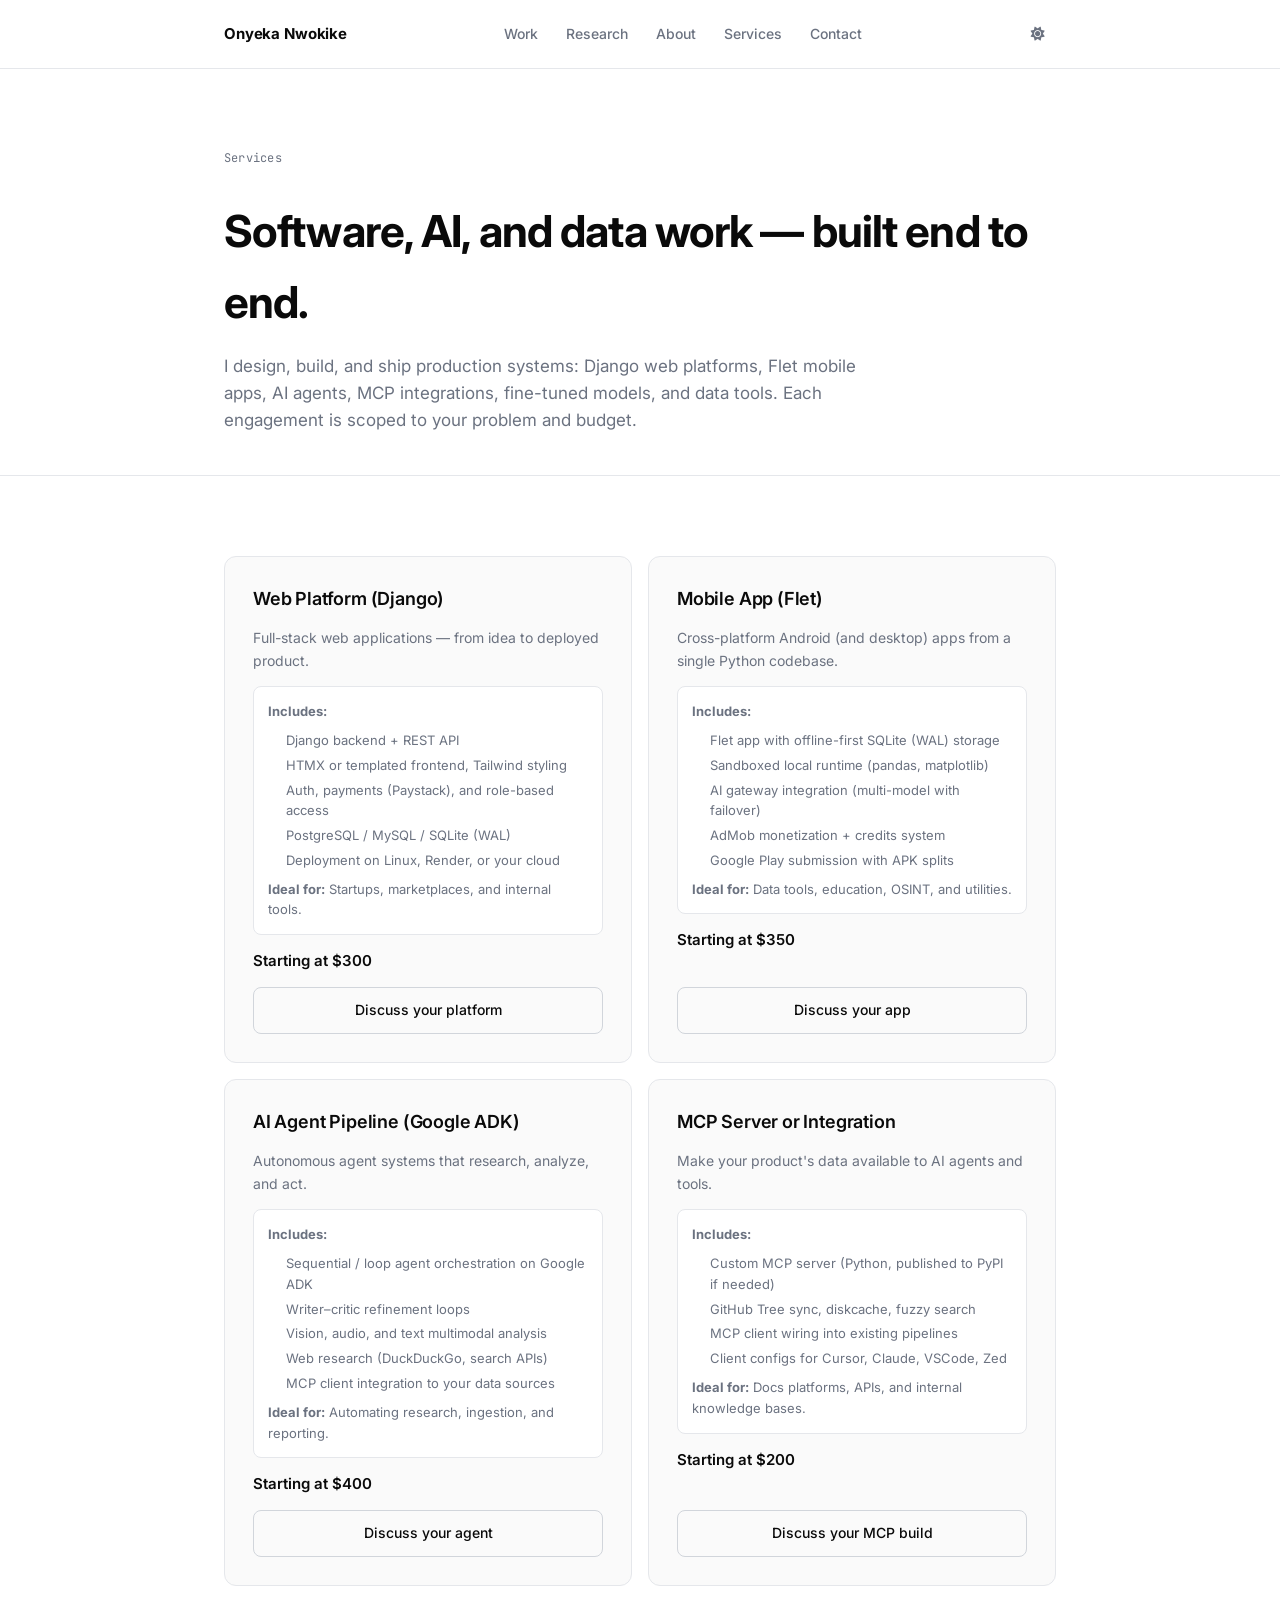
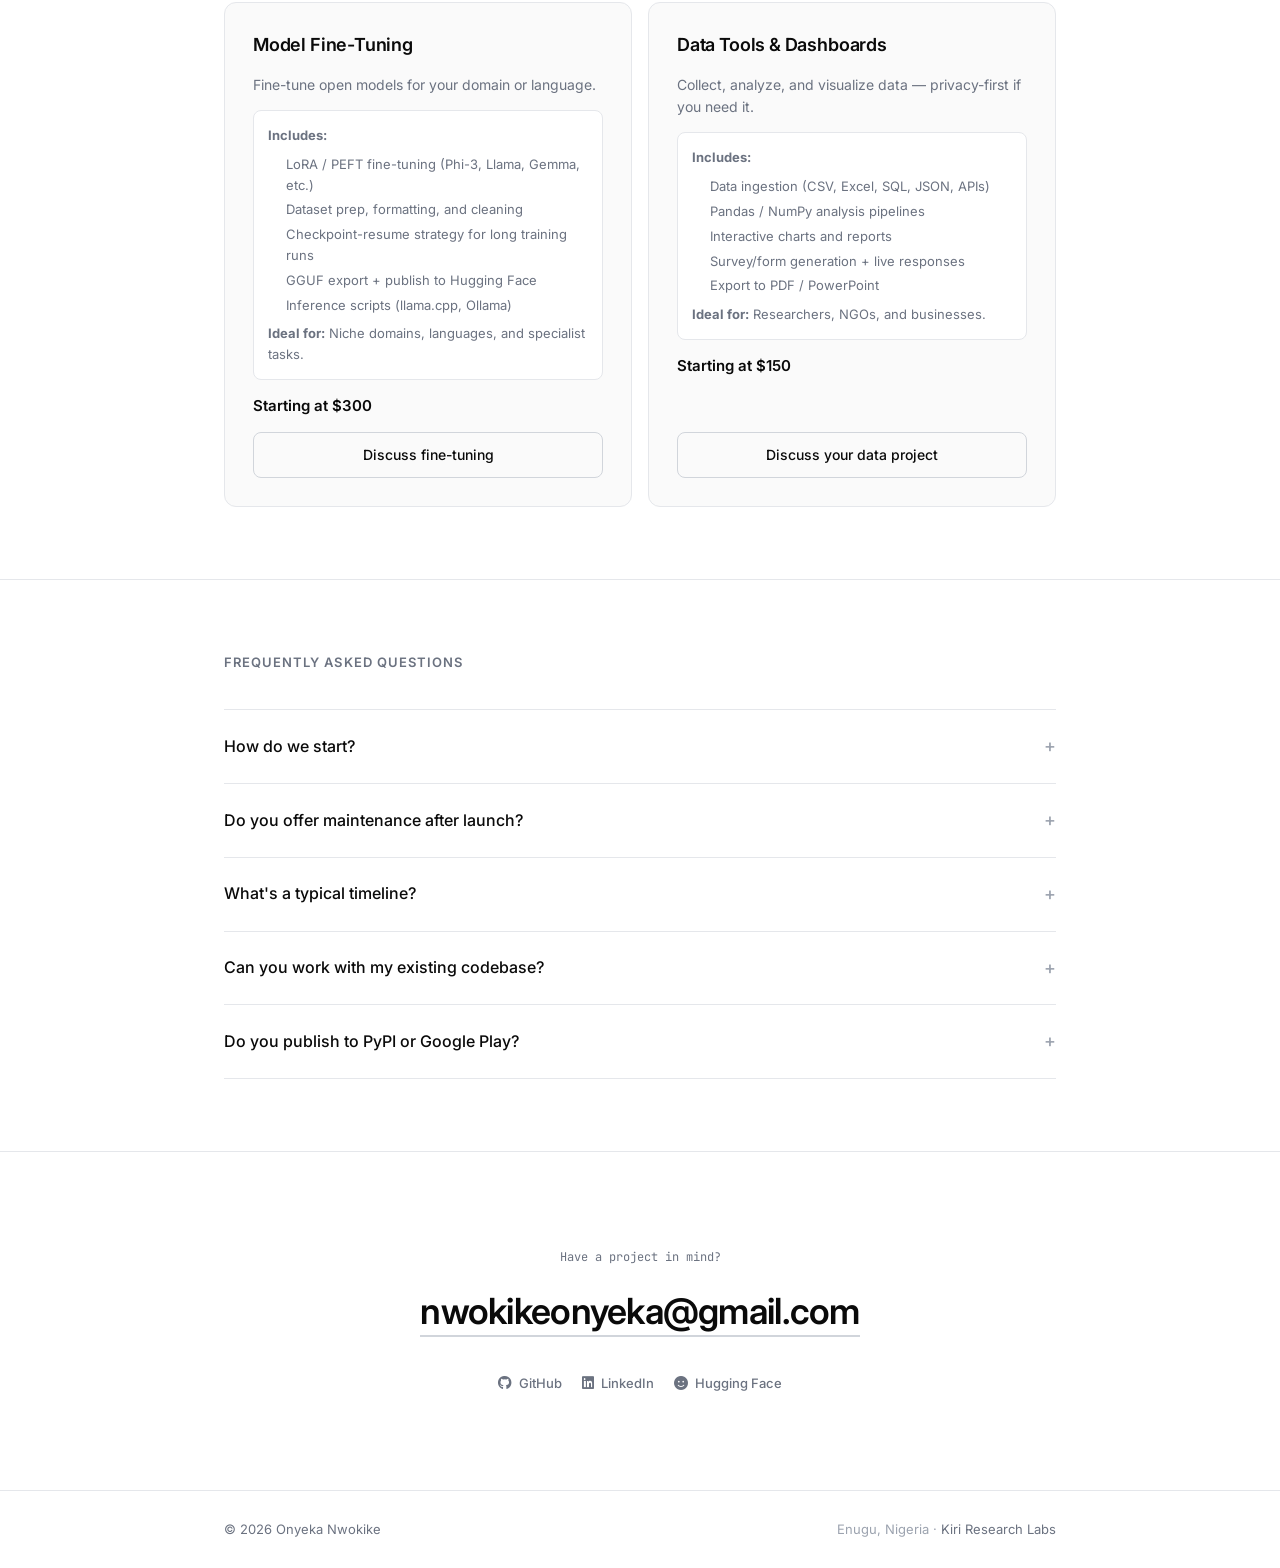
==== services.html @ c1fd8513 "Redesign portfolio (Minimal Mono) + update CV + services - index.html: generalist hero mirroring CV," ====
<!DOCTYPE html>
<html lang="en">
<head>
  <meta charset="utf-8"/>
  <meta name="viewport" content="width=device-width, initial-scale=1.0"/>
  <title>Services — Onyeka Nwokike</title>
  <meta name="description" content="Software development services from Onyeka Nwokike — Django web platforms, Flet mobile apps, AI agents, MCP servers, model fine-tuning, and data tools."/>

  <!-- Theme: set BEFORE paint to avoid flash -->
  <script>
    (function () {
      try {
        var saved = localStorage.getItem('theme') || 'system';
        var sysDark = window.matchMedia('(prefers-color-scheme: dark)').matches;
        var dark = saved === 'dark' || (saved === 'system' && sysDark);
        document.documentElement.setAttribute('data-theme', dark ? 'dark' : 'light');
      } catch (e) {
        document.documentElement.setAttribute('data-theme', 'light');
      }
    })();
  </script>

  <link rel="preconnect" href="https://fonts.googleapis.com">
  <link rel="preconnect" href="https://fonts.gstatic.com" crossorigin>
  <link href="https://fonts.googleapis.com/css2?family=Inter:wght@400;500;600;700;800&family=JetBrains+Mono:wght@400;500&display=swap" rel="stylesheet">
  <link rel="stylesheet" href="https://cdnjs.cloudflare.com/ajax/libs/font-awesome/6.4.0/css/all.min.css">
  <link href="css/style.css" rel="stylesheet"/>
  <link href="images/FB_IMG.jpg" rel="icon"/>
</head>
<body>
  <nav class="nav">
    <div class="nav-inner">
      <a href="index.html" class="nav-logo">Onyeka Nwokike</a>
      <ul class="nav-links" id="navLinks">
        <li><a href="index.html#work">Work</a></li>
        <li><a href="index.html#research">Research</a></li>
        <li><a href="index.html#about">About</a></li>
        <li><a href="services.html">Services</a></li>
        <li><a href="mailto:nwokikeonyeka@gmail.com">Contact</a></li>
      </ul>
      <div class="nav-actions">
        <button id="themeToggle" class="theme-toggle" title="Switch theme" aria-label="Switch theme">
          <i class="fas fa-sun icon-light" aria-hidden="true"></i>
          <i class="fas fa-moon icon-dark" aria-hidden="true"></i>
          <i class="fas fa-desktop icon-system" aria-hidden="true"></i>
        </button>
        <button class="menu-btn" id="menuBtn" aria-label="Open menu">
          <span class="bar"></span>
          <span class="bar"></span>
        </button>
      </div>
    </div>
  </nav>

  <div class="mobile-menu" id="mobileMenu">
    <button aria-label="Close menu" class="close-btn" id="closeMenu">×</button>
    <ul>
      <li><a href="index.html#work">Work</a></li>
      <li><a href="index.html#research">Research</a></li>
      <li><a href="index.html#about">About</a></li>
      <li><a href="services.html">Services</a></li>
      <li><a href="mailto:nwokikeonyeka@gmail.com">Contact</a></li>
    </ul>
  </div>

  <main id="top">

    <!-- PAGE HERO -->
    <section class="page-hero">
      <div class="container">
        <p class="eyebrow">Services</p>
        <h1 class="page-title">Software, AI, and data work — built end to end.</h1>
        <p class="page-lede">
          I design, build, and ship production systems: Django web platforms, Flet mobile apps, AI agents, MCP integrations, fine-tuned models, and data tools. Each engagement is scoped to your problem and budget.
        </p>
      </div>
    </section>

    <!-- SERVICES GRID -->
    <section class="section">
      <div class="container">
        <div class="services-grid">

          <div class="service-card">
            <h3>Web Platform (Django)</h3>
            <p>Full-stack web applications — from idea to deployed product.</p>
            <div class="service-details">
              <strong>Includes:</strong>
              <ul>
                <li>Django backend + REST API</li>
                <li>HTMX or templated frontend, Tailwind styling</li>
                <li>Auth, payments (Paystack), and role-based access</li>
                <li>PostgreSQL / MySQL / SQLite (WAL)</li>
                <li>Deployment on Linux, Render, or your cloud</li>
              </ul>
              <strong>Ideal for:</strong> Startups, marketplaces, and internal tools.
            </div>
            <div class="service-price">Starting at $300</div>
            <div class="service-cta">
              <a class="btn-block" href="mailto:nwokikeonyeka@gmail.com?subject=Django%20web%20platform">Discuss your platform</a>
            </div>
          </div>

          <div class="service-card">
            <h3>Mobile App (Flet)</h3>
            <p>Cross-platform Android (and desktop) apps from a single Python codebase.</p>
            <div class="service-details">
              <strong>Includes:</strong>
              <ul>
                <li>Flet app with offline-first SQLite (WAL) storage</li>
                <li>Sandboxed local runtime (pandas, matplotlib)</li>
                <li>AI gateway integration (multi-model with failover)</li>
                <li>AdMob monetization + credits system</li>
                <li>Google Play submission with APK splits</li>
              </ul>
              <strong>Ideal for:</strong> Data tools, education, OSINT, and utilities.
            </div>
            <div class="service-price">Starting at $350</div>
            <div class="service-cta">
              <a class="btn-block" href="mailto:nwokikeonyeka@gmail.com?subject=Flet%20mobile%20app">Discuss your app</a>
            </div>
          </div>

          <div class="service-card">
            <h3>AI Agent Pipeline (Google ADK)</h3>
            <p>Autonomous agent systems that research, analyze, and act.</p>
            <div class="service-details">
              <strong>Includes:</strong>
              <ul>
                <li>Sequential / loop agent orchestration on Google ADK</li>
                <li>Writer–critic refinement loops</li>
                <li>Vision, audio, and text multimodal analysis</li>
                <li>Web research (DuckDuckGo, search APIs)</li>
                <li>MCP client integration to your data sources</li>
              </ul>
              <strong>Ideal for:</strong> Automating research, ingestion, and reporting.
            </div>
            <div class="service-price">Starting at $400</div>
            <div class="service-cta">
              <a class="btn-block" href="mailto:nwokikeonyeka@gmail.com?subject=AI%20agent%20pipeline">Discuss your agent</a>
            </div>
          </div>

          <div class="service-card">
            <h3>MCP Server or Integration</h3>
            <p>Make your product's data available to AI agents and tools.</p>
            <div class="service-details">
              <strong>Includes:</strong>
              <ul>
                <li>Custom MCP server (Python, published to PyPI if needed)</li>
                <li>GitHub Tree sync, diskcache, fuzzy search</li>
                <li>MCP client wiring into existing pipelines</li>
                <li>Client configs for Cursor, Claude, VSCode, Zed</li>
              </ul>
              <strong>Ideal for:</strong> Docs platforms, APIs, and internal knowledge bases.
            </div>
            <div class="service-price">Starting at $200</div>
            <div class="service-cta">
              <a class="btn-block" href="mailto:nwokikeonyeka@gmail.com?subject=MCP%20server">Discuss your MCP build</a>
            </div>
          </div>

          <div class="service-card">
            <h3>Model Fine-Tuning</h3>
            <p>Fine-tune open models for your domain or language.</p>
            <div class="service-details">
              <strong>Includes:</strong>
              <ul>
                <li>LoRA / PEFT fine-tuning (Phi-3, Llama, Gemma, etc.)</li>
                <li>Dataset prep, formatting, and cleaning</li>
                <li>Checkpoint-resume strategy for long training runs</li>
                <li>GGUF export + publish to Hugging Face</li>
                <li>Inference scripts (llama.cpp, Ollama)</li>
              </ul>
              <strong>Ideal for:</strong> Niche domains, languages, and specialist tasks.
            </div>
            <div class="service-price">Starting at $300</div>
            <div class="service-cta">
              <a class="btn-block" href="mailto:nwokikeonyeka@gmail.com?subject=Model%20fine-tuning">Discuss fine-tuning</a>
            </div>
          </div>

          <div class="service-card">
            <h3>Data Tools &amp; Dashboards</h3>
            <p>Collect, analyze, and visualize data — privacy-first if you need it.</p>
            <div class="service-details">
              <strong>Includes:</strong>
              <ul>
                <li>Data ingestion (CSV, Excel, SQL, JSON, APIs)</li>
                <li>Pandas / NumPy analysis pipelines</li>
                <li>Interactive charts and reports</li>
                <li>Survey/form generation + live responses</li>
                <li>Export to PDF / PowerPoint</li>
              </ul>
              <strong>Ideal for:</strong> Researchers, NGOs, and businesses.
            </div>
            <div class="service-price">Starting at $150</div>
            <div class="service-cta">
              <a class="btn-block" href="mailto:nwokikeonyeka@gmail.com?subject=Data%20tools">Discuss your data project</a>
            </div>
          </div>

        </div>
      </div>
    </section>

    <!-- FAQ -->
    <section class="section">
      <div class="container">
        <h2 class="section-head">Frequently Asked Questions</h2>
        <div class="faq-list">

          <div class="faq-item">
            <button class="faq-question">
              How do we start?
              <span class="faq-toggle">+</span>
            </button>
            <div class="faq-answer">
              <p>Email me with a short description of your project, your goal, your timeline, and a rough budget. From there I'll send a scope and proposal.</p>
            </div>
          </div>

          <div class="faq-item">
            <button class="faq-question">
              Do you offer maintenance after launch?
              <span class="faq-toggle">+</span>
            </button>
            <div class="faq-answer">
              <p>Yes. After launch we can arrange a monthly retainer for updates, monitoring, and support to keep things secure and fast.</p>
            </div>
          </div>

          <div class="faq-item">
            <button class="faq-question">
              What's a typical timeline?
              <span class="faq-toggle">+</span>
            </button>
            <div class="faq-answer">
              <p>A data tool or MCP server is often 1–2 weeks. A Django platform or Flet app usually runs 3–8 weeks depending on scope. AI agent pipelines and fine-tuning vary most — I'll give a precise estimate up front.</p>
            </div>
          </div>

          <div class="faq-item">
            <button class="faq-question">
              Can you work with my existing codebase?
              <span class="faq-toggle">+</span>
            </button>
            <div class="faq-answer">
              <p>Yes. I'm comfortable onboarding into existing Django, Flet, or Python projects — adding features, refactoring, or integrating AI without a full rewrite.</p>
            </div>
          </div>

          <div class="faq-item">
            <button class="faq-question">
              Do you publish to PyPI or Google Play?
              <span class="faq-toggle">+</span>
            </button>
            <div class="faq-answer">
              <p>If you want it. I can package a tool for PyPI, submit a Flet app to Google Play (with APK architecture splits), or publish models and datasets to Hugging Face under your account.</p>
            </div>
          </div>

        </div>
      </div>
    </section>

    <!-- CONTACT -->
    <section class="contact">
      <div class="container">
        <p class="contact-eyebrow">Have a project in mind?</p>
        <h2 class="contact-title">
          <a href="mailto:nwokikeonyeka@gmail.com">nwokikeonyeka@gmail.com</a>
        </h2>
        <div class="hero-socials">
          <a href="https://github.com/Nwokike" target="_blank" aria-label="GitHub"><i class="fab fa-github"></i> GitHub</a>
          <a href="https://www.linkedin.com/in/onyeka-nwokike" target="_blank" aria-label="LinkedIn"><i class="fab fa-linkedin"></i> LinkedIn</a>
          <a href="https://huggingface.co/nwokikeonyeka" target="_blank" aria-label="Hugging Face"><i class="fas fa-face-smile"></i> Hugging Face</a>
        </div>
      </div>
    </section>

  </main>

  <footer class="footer">
    <div class="container footer-inner">
      <span>© <span id="year"></span> Onyeka Nwokike</span>
      <span class="footer-muted">Enugu, Nigeria · <a href="https://kiri.ng" target="_blank" class="footer-link">Kiri Research Labs</a></span>
    </div>
  </footer>

  <script src="js/script.js"></script>
  <script>
    // FAQ accordion
    document.querySelectorAll('.faq-question').forEach(function (btn) {
      btn.addEventListener('click', function () {
        var item = btn.closest('.faq-item');
        var isOpen = item.classList.contains('open');
        document.querySelectorAll('.faq-item').forEach(function (i) { i.classList.remove('open'); });
        if (!isOpen) item.classList.add('open');
      });
    });
  </script>
</body>
</html>
---- css/style.css ----
/* ─────────────────────────────────────────────────────
   Onyeka Nwokike — Minimal Mono
   Theme: light / dark / system (via [data-theme])
   ───────────────────────────────────────────────────── */

/* TOKENS — LIGHT (default) */
:root,
[data-theme="light"] {
  --bg: #ffffff;
  --bg-subtle: #fafafa;
  --bg-elevated: #ffffff;
  --text: #0a0a0a;
  --text-muted: #6b7280;
  --text-faint: #9ca3af;
  --border: #e5e7eb;
  --border-strong: #d1d5db;
  --accent: #0a0a0a;
  --accent-contrast: #ffffff;
  --hover: #f5f5f5;
  --radius: 12px;
  --radius-sm: 8px;
}

/* TOKENS — DARK */
[data-theme="dark"] {
  --bg: #0a0a0a;
  --bg-subtle: #111111;
  --bg-elevated: #161616;
  --text: #fafafa;
  --text-muted: #9ca3af;
  --text-faint: #6b7280;
  --border: #1f1f1f;
  --border-strong: #2a2a2a;
  --accent: #ffffff;
  --accent-contrast: #0a0a0a;
  --hover: #1a1a1a;
}

/* Follow system if user hasn't explicitly chosen */
@media (prefers-color-scheme: dark) {
  :root:not([data-theme]) {
    --bg: #0a0a0a;
    --bg-subtle: #111111;
    --bg-elevated: #161616;
    --text: #fafafa;
    --text-muted: #9ca3af;
    --text-faint: #6b7280;
    --border: #1f1f1f;
    --border-strong: #2a2a2a;
    --accent: #ffffff;
    --accent-contrast: #0a0a0a;
    --hover: #1a1a1a;
  }
}

/* RESET */
*, *::before, *::after { box-sizing: border-box; margin: 0; padding: 0; }
html { scroll-behavior: smooth; -webkit-text-size-adjust: 100%; }
body {
  font-family: 'Inter', -apple-system, BlinkMacSystemFont, sans-serif;
  background: var(--bg);
  color: var(--text);
  line-height: 1.6;
  font-size: 16px;
  -webkit-font-smoothing: antialiased;
  -moz-osx-font-smoothing: grayscale;
  transition: background-color 0.2s ease, color 0.2s ease;
}
a { color: inherit; text-decoration: none; }
ol, ul { list-style: none; }
img { max-width: 100%; display: block; }
button { font: inherit; cursor: pointer; background: none; border: none; color: inherit; }

/* LAYOUT */
.container { max-width: 880px; margin: 0 auto; padding: 0 24px; }

/* NAV */
.nav {
  position: sticky; top: 0; z-index: 50;
  background: color-mix(in srgb, var(--bg) 85%, transparent);
  backdrop-filter: saturate(180%) blur(12px);
  -webkit-backdrop-filter: saturate(180%) blur(12px);
  border-bottom: 1px solid var(--border);
}
.nav-inner {
  max-width: 880px; margin: 0 auto; padding: 16px 24px;
  display: flex; align-items: center; justify-content: space-between; gap: 16px;
}
.nav-logo { font-weight: 700; font-size: 15px; letter-spacing: -0.01em; }
.nav-links { display: flex; gap: 28px; }
.nav-links a {
  color: var(--text-muted); font-size: 14px; font-weight: 500;
  transition: color 0.15s ease;
}
.nav-links a:hover { color: var(--text); }
.nav-actions { display: flex; align-items: center; gap: 8px; }

/* THEME TOGGLE — 3-state (system / light / dark) */
.theme-toggle {
  width: 36px; height: 36px;
  display: inline-flex; align-items: center; justify-content: center;
  border-radius: 8px; color: var(--text-muted);
  transition: background-color 0.15s ease, color 0.15s ease;
}
.theme-toggle:hover { background: var(--hover); color: var(--text); }
.theme-toggle i { display: none; font-size: 14px; }
[data-theme="light"] .theme-toggle .icon-light,
[data-theme="dark"]  .theme-toggle .icon-dark { display: block; }
:root:not([data-theme]) .theme-toggle .icon-system { display: block; }
@media (prefers-color-scheme: light) {
  :root:not([data-theme]) .theme-toggle .icon-light { display: block; }
  :root:not([data-theme]) .theme-toggle .icon-system { display: none; }
}
@media (prefers-color-scheme: dark) {
  :root:not([data-theme]) .theme-toggle .icon-dark { display: block; }
  :root:not([data-theme]) .theme-toggle .icon-light { display: none; }
}

/* MOBILE MENU BUTTON */
.menu-btn { display: none; width: 36px; height: 36px; flex-direction: column; gap: 5px; align-items: center; justify-content: center; border-radius: 8px; }
.menu-btn .bar { width: 20px; height: 2px; background: var(--text); transition: transform 0.2s ease; }
.menu-btn:hover { background: var(--hover); }

/* HERO */
.hero { padding: 96px 0 72px; }
.eyebrow {
  font-family: 'JetBrains Mono', monospace; font-size: 12px;
  color: var(--text-muted); margin-bottom: 28px;
  letter-spacing: 0.02em;
}
.hero-title {
  font-size: clamp(38px, 7vw, 64px);
  font-weight: 700; letter-spacing: -0.03em; line-height: 1.05;
  margin-bottom: 14px;
}
.hero-sub {
  font-size: clamp(15px, 2vw, 18px);
  color: var(--text-muted); font-weight: 500; margin-bottom: 28px;
}
.muted { color: var(--text-muted); }
.hero-lede {
  font-size: 18px; color: var(--text-muted); max-width: 60ch;
  margin-bottom: 36px;
}
.hero-actions { display: flex; gap: 12px; margin-bottom: 36px; flex-wrap: wrap; }
.btn {
  display: inline-flex; align-items: center; gap: 8px;
  padding: 12px 22px; font-size: 14px; font-weight: 500;
  border-radius: var(--radius-sm); transition: all 0.15s ease;
  border: 1px solid transparent;
}
.btn-primary { background: var(--accent); color: var(--accent-contrast); }
.btn-primary:hover { transform: translateY(-1px); box-shadow: 0 4px 12px rgba(0,0,0,0.12); }
.btn-ghost { background: transparent; color: var(--text); border-color: var(--border-strong); }
.btn-ghost:hover { background: var(--hover); }

/* SOCIALS */
.hero-socials { display: flex; gap: 20px; flex-wrap: wrap; }
.hero-socials a {
  display: inline-flex; align-items: center; gap: 7px;
  font-size: 13px; color: var(--text-muted); font-weight: 500;
  transition: color 0.15s ease;
}
.hero-socials a:hover { color: var(--text); }
.hero-socials i { font-size: 14px; }

/* STATS */
.stats { padding: 0 0 72px; }
.stats-grid {
  display: grid; grid-template-columns: repeat(4, 1fr); gap: 16px;
  padding: 32px 0; border-top: 1px solid var(--border); border-bottom: 1px solid var(--border);
}
.stat-num { font-size: 30px; font-weight: 700; letter-spacing: -0.02em; margin-bottom: 4px; }
.stat-label { font-size: 13px; color: var(--text-muted); line-height: 1.4; }

/* SECTIONS */
.section { padding: 72px 0; border-top: 1px solid var(--border); }
.section-head {
  font-size: 13px; font-weight: 600; color: var(--text-muted);
  text-transform: uppercase; letter-spacing: 0.08em;
  margin-bottom: 36px;
}

/* WORK LIST */
.work-list { display: flex; flex-direction: column; }
.work-item { border-bottom: 1px solid var(--border); }
.work-item:first-child { border-top: 1px solid var(--border); }
.work-link {
  display: block; padding: 24px 0;
  display: flex; align-items: baseline; justify-content: space-between; gap: 20px;
  transition: padding 0.18s ease, background-color 0.18s ease;
}
.work-link:hover { padding-left: 12px; padding-right: 12px; }
.work-meta { display: flex; align-items: baseline; gap: 16px; flex-wrap: wrap; }
.work-num {
  font-family: 'JetBrains Mono', monospace; font-size: 12px;
  color: var(--text-faint); min-width: 22px;
}
.work-title { font-size: 18px; font-weight: 600; letter-spacing: -0.01em; }
.work-info { display: flex; align-items: center; gap: 16px; text-align: right; }
.work-desc { font-size: 14px; color: var(--text-muted); }
.work-arrow {
  color: var(--text-faint); font-size: 12px;
  transition: transform 0.18s ease, color 0.18s ease;
}
.work-link:hover .work-arrow { color: var(--text); transform: translateX(4px); }
.badge-store {
  font-family: 'JetBrains Mono', monospace; font-size: 10px;
  padding: 3px 8px; border-radius: 4px;
  background: var(--bg-subtle); color: var(--text-muted);
  border: 1px solid var(--border); letter-spacing: 0.04em;
}

.see-all {
  display: inline-flex; align-items: center; gap: 8px;
  margin-top: 32px; font-size: 14px; color: var(--text-muted);
  transition: color 0.15s ease;
}
.see-all:hover { color: var(--text); }
.see-all i { font-size: 11px; transition: transform 0.15s ease; }
.see-all:hover i { transform: translateX(3px); }

/* ABOUT */
.about-grid { display: grid; grid-template-columns: 1.4fr 1fr; gap: 56px; align-items: start; }
.about-text { font-size: 17px; color: var(--text-muted); margin-bottom: 18px; line-height: 1.65; }
.inline-link { color: var(--text); font-weight: 500; border-bottom: 1px solid var(--border-strong); }
.inline-link:hover { border-bottom-color: var(--text); }
.stack { padding: 28px; background: var(--bg-subtle); border: 1px solid var(--border); border-radius: var(--radius); }
.stack-title {
  font-size: 13px; font-weight: 600; color: var(--text-muted);
  text-transform: uppercase; letter-spacing: 0.08em; margin-bottom: 18px;
}
.stack-list { display: flex; flex-direction: column; gap: 12px; }
.stack-list li {
  font-size: 14px; color: var(--text); display: flex; flex-direction: column; gap: 2px;
  padding-bottom: 12px; border-bottom: 1px solid var(--border);
}
.stack-list li:last-child { border-bottom: none; padding-bottom: 0; }
.stack-key {
  font-size: 11px; color: var(--text-faint); font-weight: 600;
  text-transform: uppercase; letter-spacing: 0.06em;
}

/* CONTACT */
.contact { padding: 96px 0; border-top: 1px solid var(--border); text-align: center; }
.contact-eyebrow { font-family: 'JetBrains Mono', monospace; font-size: 12px; color: var(--text-muted); margin-bottom: 16px; }
.contact-title { font-size: clamp(22px, 4vw, 36px); font-weight: 600; letter-spacing: -0.02em; margin-bottom: 32px; }
.contact-title a { border-bottom: 2px solid var(--border-strong); padding-bottom: 2px; transition: border-color 0.15s ease; }
.contact-title a:hover { border-bottom-color: var(--text); }
.contact .hero-socials { justify-content: center; }

/* FOOTER */
.footer { border-top: 1px solid var(--border); padding: 28px 0; }
.footer-inner { display: flex; justify-content: space-between; align-items: center; gap: 12px; flex-wrap: wrap; font-size: 13px; color: var(--text-muted); }
.footer-muted { color: var(--text-faint); }
.footer-link { color: var(--text-muted); border-bottom: 1px solid transparent; transition: color 0.15s ease, border-color 0.15s ease; }
.footer-link:hover { color: var(--text); border-bottom-color: var(--text); }

/* ───────── SERVICES PAGE ───────── */
.page-hero { padding: 80px 0 40px; }
.page-title { font-size: clamp(28px, 5vw, 44px); font-weight: 700; letter-spacing: -0.02em; margin-bottom: 16px; }
.page-lede { font-size: 17px; color: var(--text-muted); max-width: 60ch; }

.services-grid {
  display: grid; grid-template-columns: repeat(2, 1fr); gap: 16px;
  margin-top: 8px;
}
.service-card {
  padding: 28px; background: var(--bg-subtle); border: 1px solid var(--border);
  border-radius: var(--radius); display: flex; flex-direction: column; gap: 14px;
  transition: border-color 0.18s ease, transform 0.18s ease;
}
.service-card:hover { border-color: var(--border-strong); transform: translateY(-2px); }
.service-card h3 { font-size: 18px; font-weight: 600; letter-spacing: -0.01em; }
.service-card p { font-size: 14px; color: var(--text-muted); }
.service-details {
  font-size: 13px; color: var(--text-muted); line-height: 1.6;
  padding: 14px; background: var(--bg); border-radius: var(--radius-sm);
  border: 1px solid var(--border);
}
.service-details ul { padding-left: 18px; margin: 8px 0; }
.service-details ul li { margin-bottom: 4px; }
.service-price { font-size: 15px; font-weight: 600; color: var(--text); }
.service-cta { margin-top: auto; }
.btn-block {
  display: flex; align-items: center; justify-content: center; gap: 8px;
  width: 100%; padding: 11px 16px; font-size: 14px; font-weight: 500;
  border-radius: var(--radius-sm); border: 1px solid var(--border-strong);
  background: transparent; color: var(--text); transition: all 0.15s ease;
}
.btn-block:hover { background: var(--hover); }

/* FAQ */
.faq-list { margin-top: 8px; }
.faq-item { border-bottom: 1px solid var(--border); }
.faq-item:first-child { border-top: 1px solid var(--border); }
.faq-question {
  width: 100%; text-align: left; padding: 22px 0;
  display: flex; justify-content: space-between; align-items: center; gap: 16px;
  font-size: 16px; font-weight: 500; color: var(--text);
}
.faq-toggle { color: var(--text-faint); font-size: 18px; transition: transform 0.2s ease; }
.faq-item.open .faq-toggle { transform: rotate(45deg); }
.faq-answer {
  max-height: 0; overflow: hidden;
  transition: max-height 0.3s ease, padding 0.3s ease;
  font-size: 15px; color: var(--text-muted); line-height: 1.6;
}
.faq-item.open .faq-answer { max-height: 240px; padding-bottom: 22px; }

@media (max-width: 768px) {
  .services-grid { grid-template-columns: 1fr; }
  .page-hero { padding: 64px 0 32px; }
}

/* MOBILE MENU PANEL */
.mobile-menu {
  position: fixed; inset: 0; z-index: 100; background: var(--bg);
  transform: translateX(100%); transition: transform 0.25s ease;
  display: flex; flex-direction: column; justify-content: center; align-items: center; gap: 24px;
}
.mobile-menu.open { transform: translateX(0); }
.mobile-menu ul { display: flex; flex-direction: column; align-items: center; gap: 28px; }
.mobile-menu a { font-size: 22px; font-weight: 600; }
.close-btn {
  position: absolute; top: 22px; right: 24px;
  width: 44px; height: 44px; font-size: 28px; color: var(--text);
  display: inline-flex; align-items: center; justify-content: center;
}

/* ───────── RESPONSIVE ───────── */
@media (max-width: 768px) {
  .nav-links { display: none; }
  .menu-btn { display: inline-flex; }
  .hero { padding: 64px 0 56px; }
  .hero-lede { font-size: 16px; }
  .stats-grid { grid-template-columns: repeat(2, 1fr); gap: 28px 16px; }
  .section { padding: 56px 0; }
  .work-link { flex-direction: column; align-items: flex-start; gap: 8px; }
  .work-info { text-align: left; justify-content: space-between; width: 100%; }
  .work-desc { font-size: 13px; }
  .about-grid { grid-template-columns: 1fr; gap: 32px; }
  .contact { padding: 72px 0; }
}
@media (max-width: 480px) {
  .hero-title { font-size: 30px; }
  .stat-num { font-size: 24px; }
}
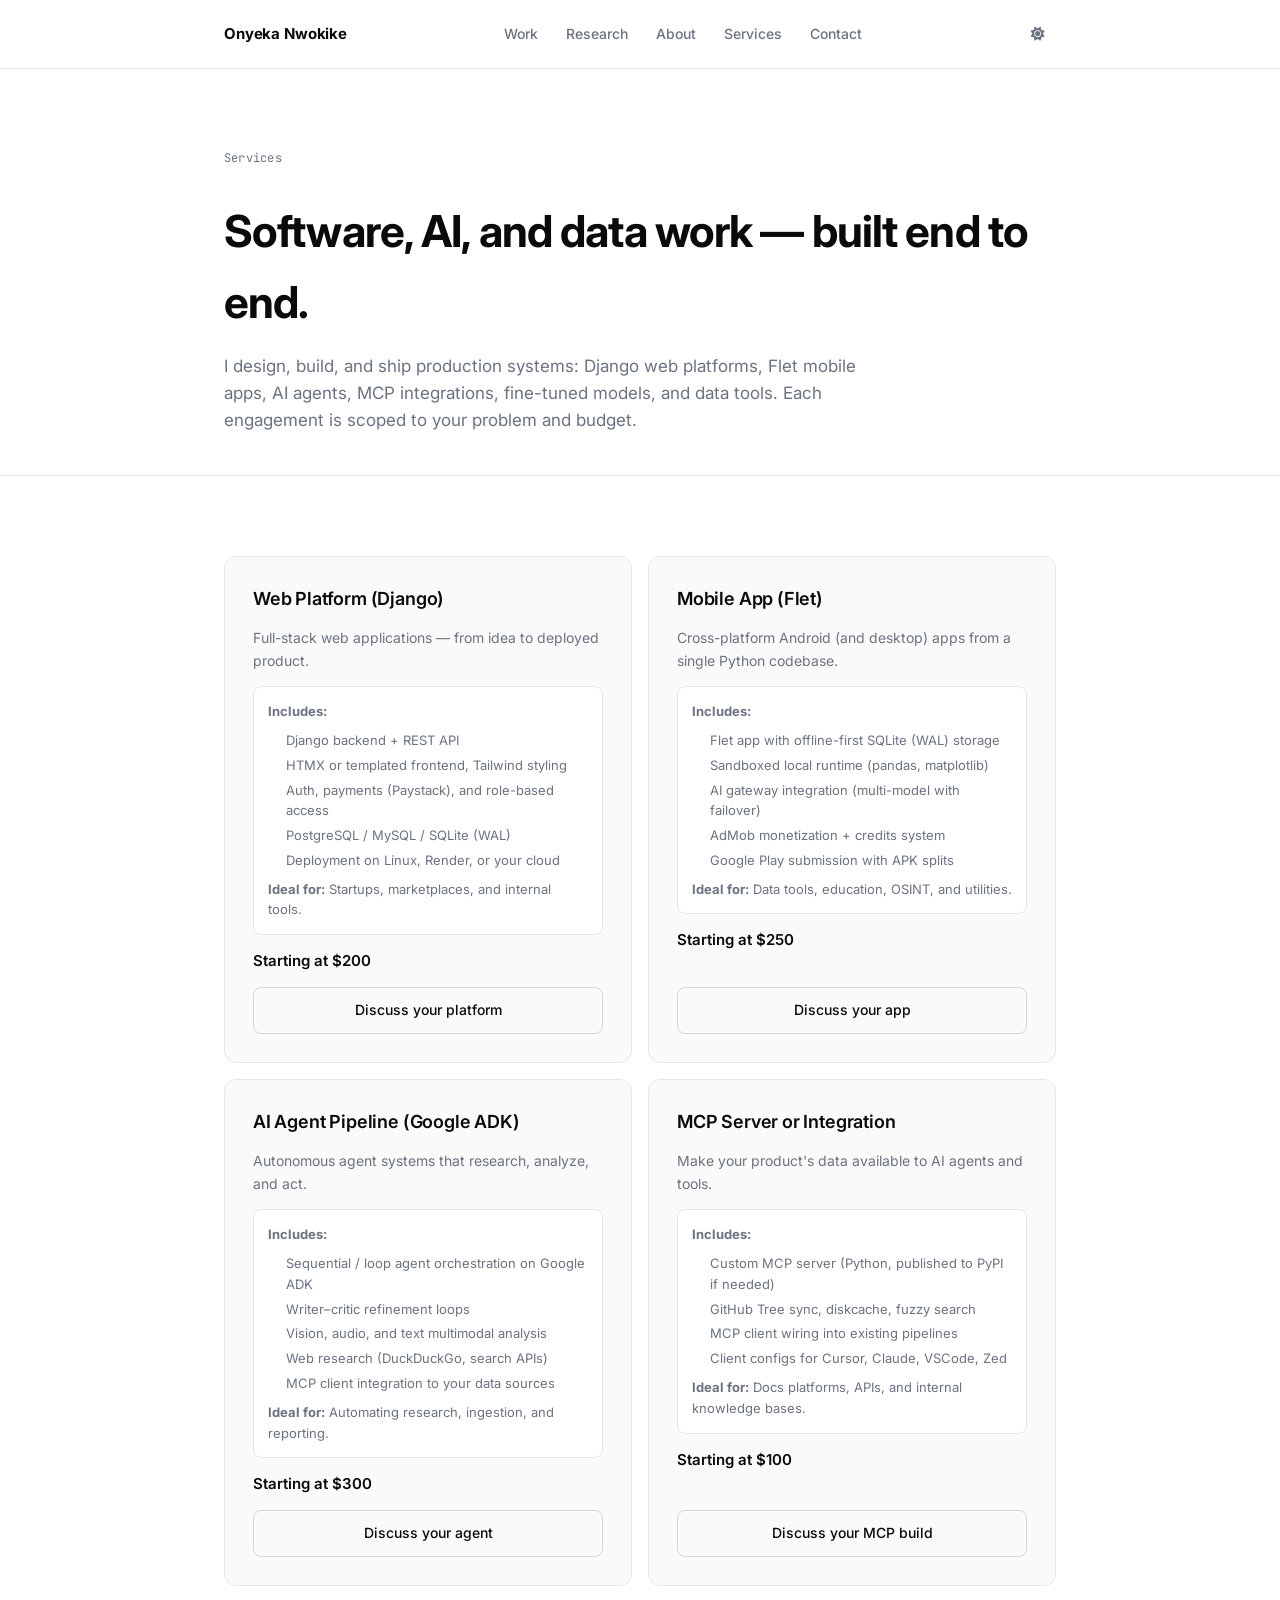
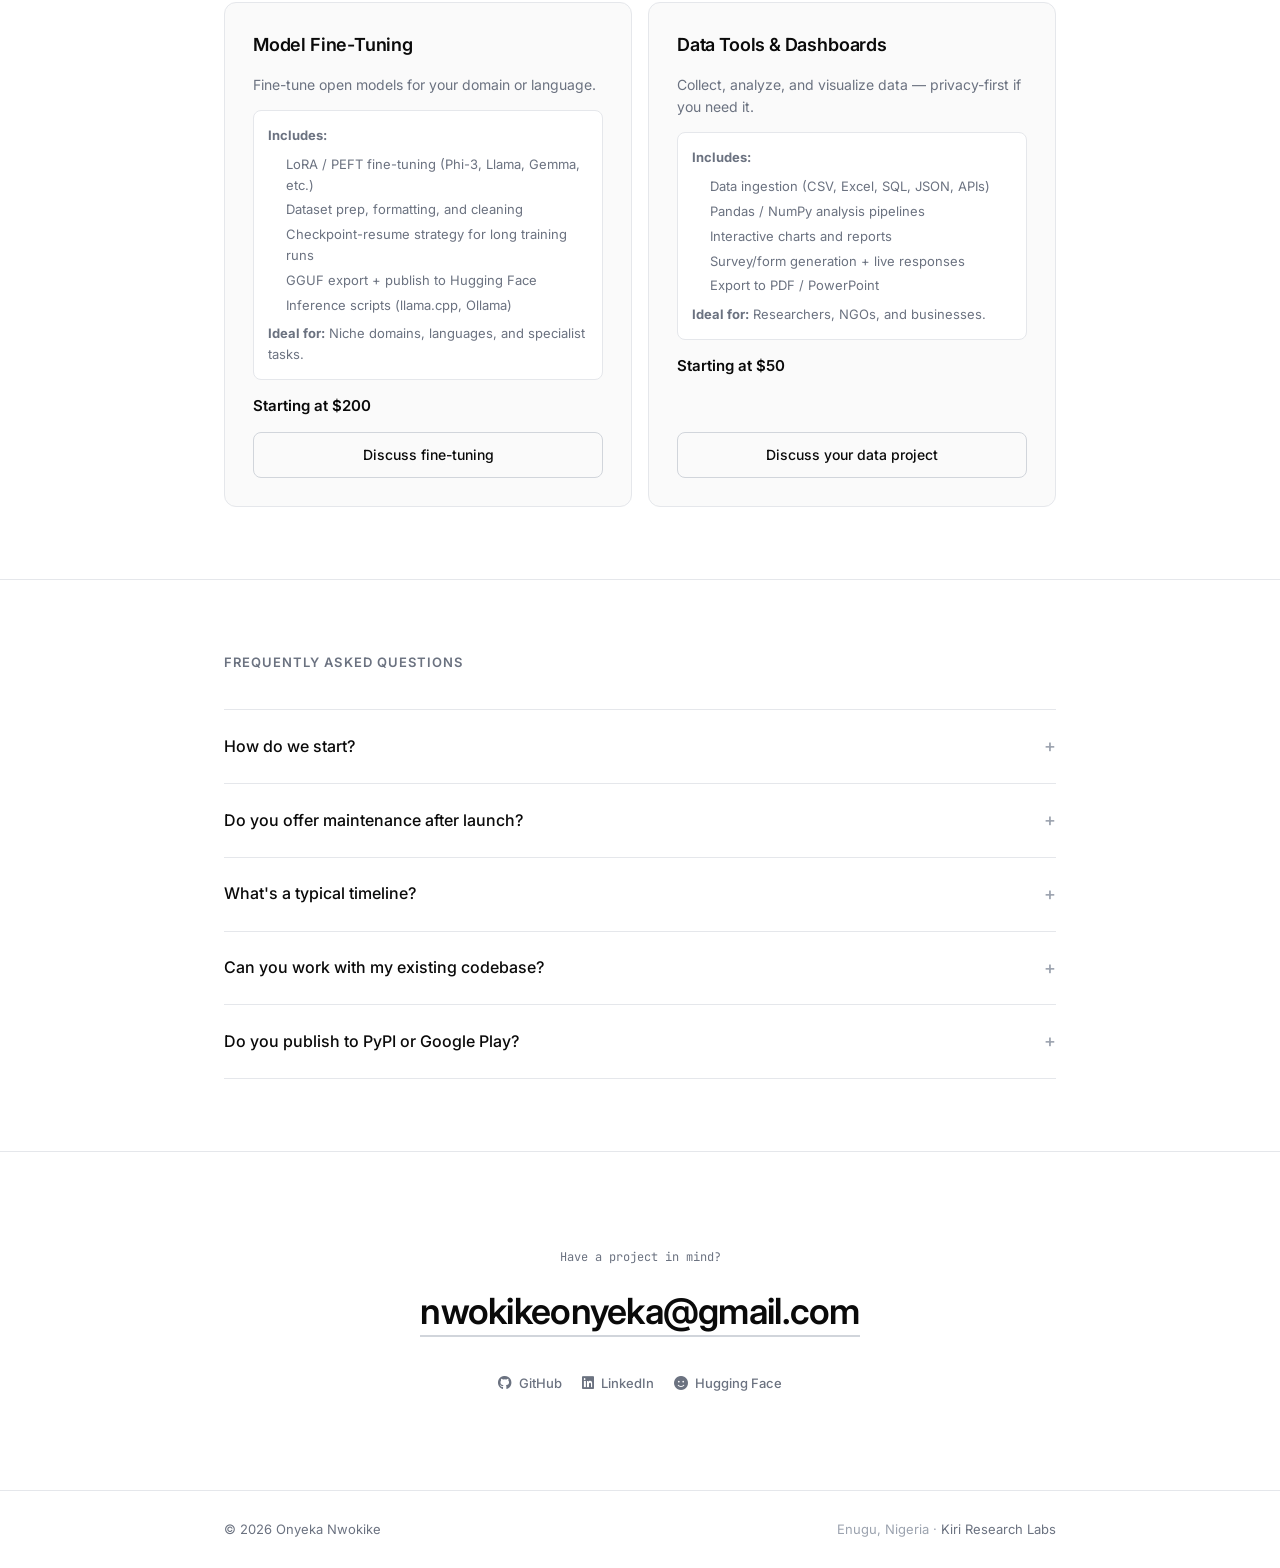
==== commit c0e4661a: "Link services from nav+hero CTA, cut prices by $100, remove orphan PDF - index.html: add Services to" ====
--- a/services.html
+++ b/services.html
@@ -95,7 +95,7 @@
               </ul>
               <strong>Ideal for:</strong> Startups, marketplaces, and internal tools.
             </div>
-            <div class="service-price">Starting at $300</div>
+            <div class="service-price">Starting at $200</div>
             <div class="service-cta">
               <a class="btn-block" href="mailto:nwokikeonyeka@gmail.com?subject=Django%20web%20platform">Discuss your platform</a>
             </div>
@@ -115,7 +115,7 @@
               </ul>
               <strong>Ideal for:</strong> Data tools, education, OSINT, and utilities.
             </div>
-            <div class="service-price">Starting at $350</div>
+            <div class="service-price">Starting at $250</div>
             <div class="service-cta">
               <a class="btn-block" href="mailto:nwokikeonyeka@gmail.com?subject=Flet%20mobile%20app">Discuss your app</a>
             </div>
@@ -135,7 +135,7 @@
               </ul>
               <strong>Ideal for:</strong> Automating research, ingestion, and reporting.
             </div>
-            <div class="service-price">Starting at $400</div>
+            <div class="service-price">Starting at $300</div>
             <div class="service-cta">
               <a class="btn-block" href="mailto:nwokikeonyeka@gmail.com?subject=AI%20agent%20pipeline">Discuss your agent</a>
             </div>
@@ -154,7 +154,7 @@
               </ul>
               <strong>Ideal for:</strong> Docs platforms, APIs, and internal knowledge bases.
             </div>
-            <div class="service-price">Starting at $200</div>
+            <div class="service-price">Starting at $100</div>
             <div class="service-cta">
               <a class="btn-block" href="mailto:nwokikeonyeka@gmail.com?subject=MCP%20server">Discuss your MCP build</a>
             </div>
@@ -174,7 +174,7 @@
               </ul>
               <strong>Ideal for:</strong> Niche domains, languages, and specialist tasks.
             </div>
-            <div class="service-price">Starting at $300</div>
+            <div class="service-price">Starting at $200</div>
             <div class="service-cta">
               <a class="btn-block" href="mailto:nwokikeonyeka@gmail.com?subject=Model%20fine-tuning">Discuss fine-tuning</a>
             </div>
@@ -194,7 +194,7 @@
               </ul>
               <strong>Ideal for:</strong> Researchers, NGOs, and businesses.
             </div>
-            <div class="service-price">Starting at $150</div>
+            <div class="service-price">Starting at $50</div>
             <div class="service-cta">
               <a class="btn-block" href="mailto:nwokikeonyeka@gmail.com?subject=Data%20tools">Discuss your data project</a>
             </div>
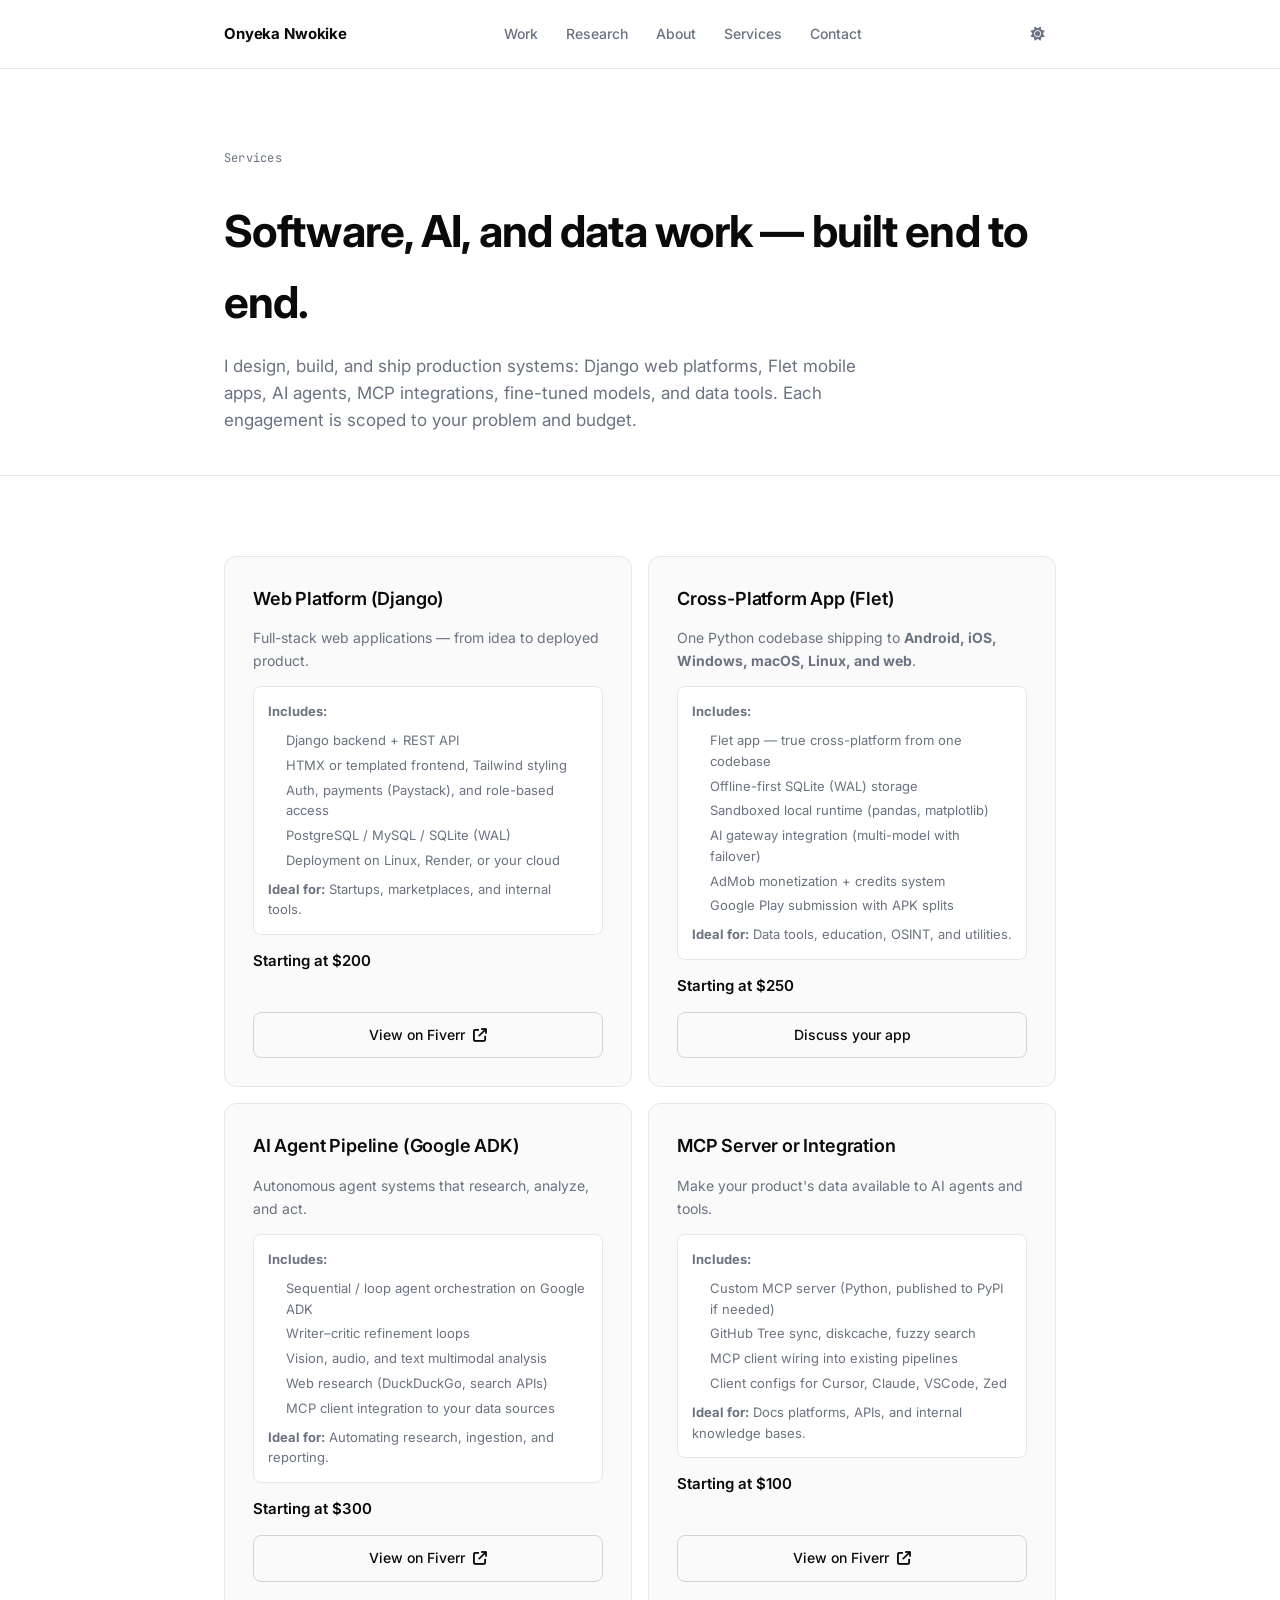
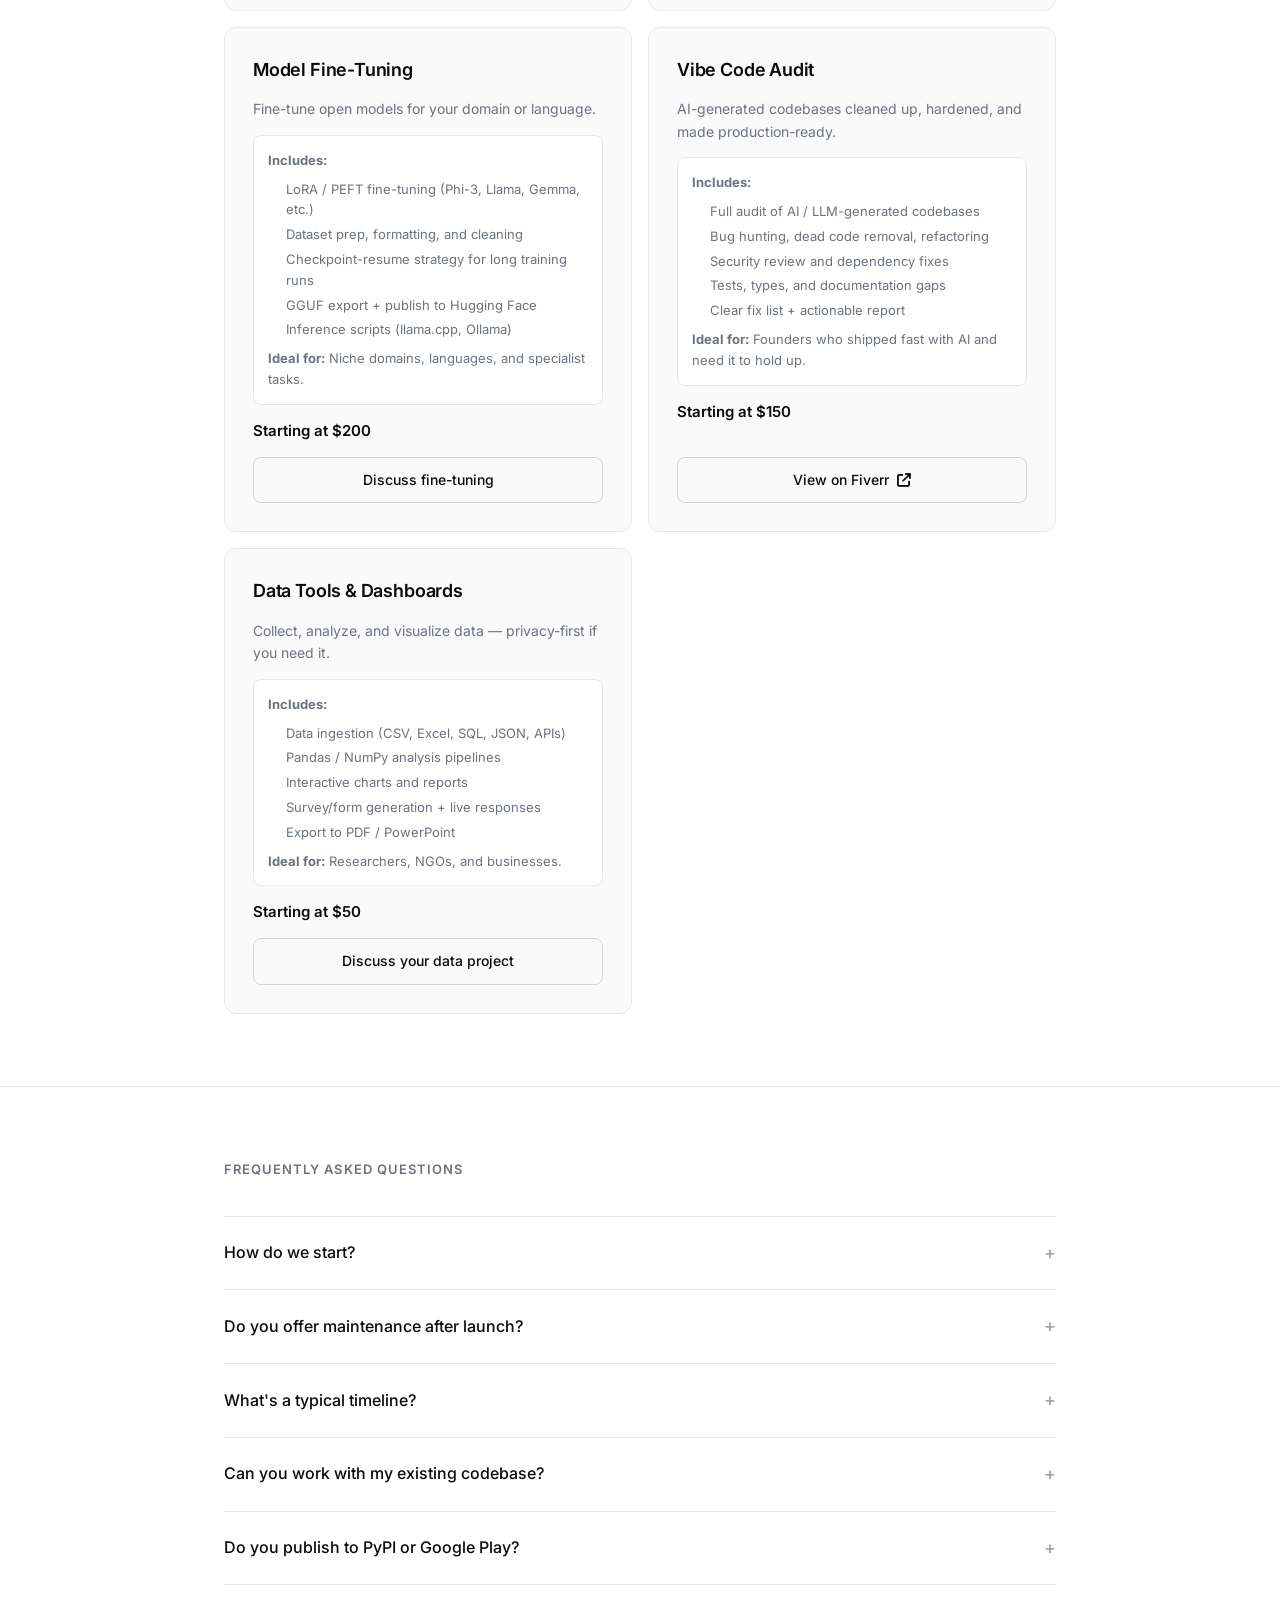
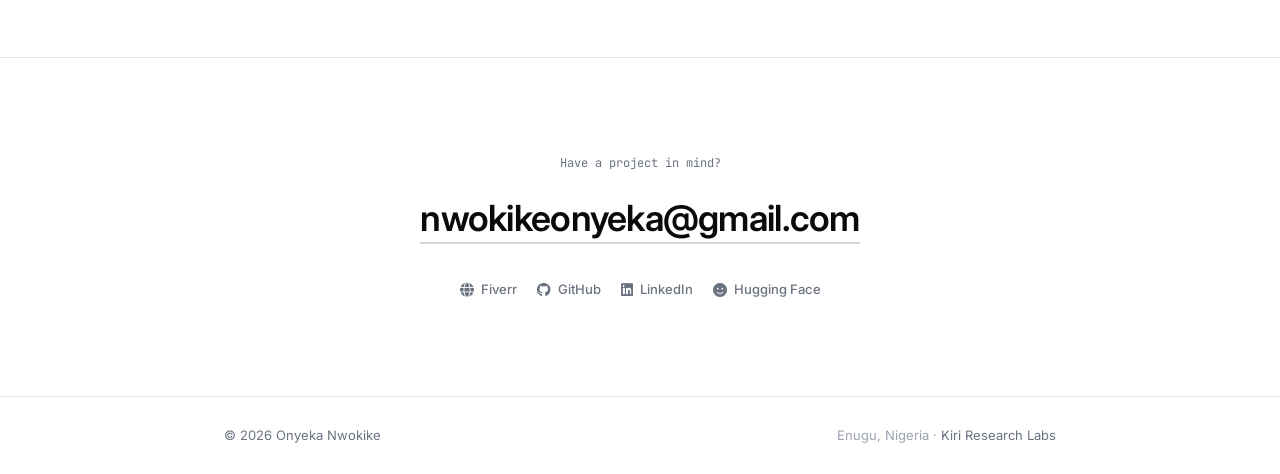
==== commit 3cbf5ac7: "upgdate" ====
--- a/services.html
+++ b/services.html
@@ -97,17 +97,18 @@
             </div>
             <div class="service-price">Starting at $200</div>
             <div class="service-cta">
-              <a class="btn-block" href="mailto:nwokikeonyeka@gmail.com?subject=Django%20web%20platform">Discuss your platform</a>
-            </div>
-          </div>
-
-          <div class="service-card">
-            <h3>Mobile App (Flet)</h3>
-            <p>Cross-platform Android (and desktop) apps from a single Python codebase.</p>
-            <div class="service-details">
-              <strong>Includes:</strong>
-              <ul>
-                <li>Flet app with offline-first SQLite (WAL) storage</li>
+              <a class="btn-block" href="https://www.fiverr.com/maikel7/build-fast-and-responsive-website-or-web-app-using-django" target="_blank">View on Fiverr <i class="fas fa-arrow-up-right-from-square"></i></a>
+            </div>
+          </div>
+
+          <div class="service-card">
+            <h3>Cross-Platform App (Flet)</h3>
+            <p>One Python codebase shipping to <strong>Android, iOS, Windows, macOS, Linux, and web</strong>.</p>
+            <div class="service-details">
+              <strong>Includes:</strong>
+              <ul>
+                <li>Flet app — true cross-platform from one codebase</li>
+                <li>Offline-first SQLite (WAL) storage</li>
                 <li>Sandboxed local runtime (pandas, matplotlib)</li>
                 <li>AI gateway integration (multi-model with failover)</li>
                 <li>AdMob monetization + credits system</li>
@@ -117,7 +118,7 @@
             </div>
             <div class="service-price">Starting at $250</div>
             <div class="service-cta">
-              <a class="btn-block" href="mailto:nwokikeonyeka@gmail.com?subject=Flet%20mobile%20app">Discuss your app</a>
+              <a class="btn-block" href="mailto:nwokikeonyeka@gmail.com?subject=Cross-platform%20app">Discuss your app</a>
             </div>
           </div>
 
@@ -137,7 +138,7 @@
             </div>
             <div class="service-price">Starting at $300</div>
             <div class="service-cta">
-              <a class="btn-block" href="mailto:nwokikeonyeka@gmail.com?subject=AI%20agent%20pipeline">Discuss your agent</a>
+              <a class="btn-block" href="https://www.fiverr.com/maikel7/build-smart-ai-features-and-llm-apis-into-your-django-backend" target="_blank">View on Fiverr <i class="fas fa-arrow-up-right-from-square"></i></a>
             </div>
           </div>
 
@@ -156,7 +157,7 @@
             </div>
             <div class="service-price">Starting at $100</div>
             <div class="service-cta">
-              <a class="btn-block" href="mailto:nwokikeonyeka@gmail.com?subject=MCP%20server">Discuss your MCP build</a>
+              <a class="btn-block" href="https://www.fiverr.com/maikel7/make-your-saas-agent-ready-with-model-context-protocol-mcp" target="_blank">View on Fiverr <i class="fas fa-arrow-up-right-from-square"></i></a>
             </div>
           </div>
 
@@ -177,6 +178,26 @@
             <div class="service-price">Starting at $200</div>
             <div class="service-cta">
               <a class="btn-block" href="mailto:nwokikeonyeka@gmail.com?subject=Model%20fine-tuning">Discuss fine-tuning</a>
+            </div>
+          </div>
+
+          <div class="service-card">
+            <h3>Vibe Code Audit</h3>
+            <p>AI-generated codebases cleaned up, hardened, and made production-ready.</p>
+            <div class="service-details">
+              <strong>Includes:</strong>
+              <ul>
+                <li>Full audit of AI / LLM-generated codebases</li>
+                <li>Bug hunting, dead code removal, refactoring</li>
+                <li>Security review and dependency fixes</li>
+                <li>Tests, types, and documentation gaps</li>
+                <li>Clear fix list + actionable report</li>
+              </ul>
+              <strong>Ideal for:</strong> Founders who shipped fast with AI and need it to hold up.
+            </div>
+            <div class="service-price">Starting at $150</div>
+            <div class="service-cta">
+              <a class="btn-block" href="https://www.fiverr.com/maikel7/audit-your-ai-generated-codebase-and-fix-vibe-code-bugs" target="_blank">View on Fiverr <i class="fas fa-arrow-up-right-from-square"></i></a>
             </div>
           </div>
 
@@ -272,6 +293,7 @@
           <a href="mailto:nwokikeonyeka@gmail.com">nwokikeonyeka@gmail.com</a>
         </h2>
         <div class="hero-socials">
+          <a href="https://www.fiverr.com/maikel7" target="_blank" aria-label="Fiverr"><i class="fas fa-globe"></i> Fiverr</a>
           <a href="https://github.com/Nwokike" target="_blank" aria-label="GitHub"><i class="fab fa-github"></i> GitHub</a>
           <a href="https://www.linkedin.com/in/onyeka-nwokike" target="_blank" aria-label="LinkedIn"><i class="fab fa-linkedin"></i> LinkedIn</a>
           <a href="https://huggingface.co/nwokikeonyeka" target="_blank" aria-label="Hugging Face"><i class="fas fa-face-smile"></i> Hugging Face</a>
--- a/css/style.css
+++ b/css/style.css
@@ -148,6 +148,7 @@
   padding: 12px 22px; font-size: 14px; font-weight: 500;
   border-radius: var(--radius-sm); transition: all 0.15s ease;
   border: 1px solid transparent;
+  white-space: nowrap;
 }
 .btn-primary { background: var(--accent); color: var(--accent-contrast); }
 .btn-primary:hover { transform: translateY(-1px); box-shadow: 0 4px 12px rgba(0,0,0,0.12); }
@@ -221,7 +222,7 @@
 .see-all:hover i { transform: translateX(3px); }
 
 /* ABOUT */
-.about-grid { display: grid; grid-template-columns: 1.4fr 1fr; gap: 56px; align-items: start; }
+.about-grid { display: grid; grid-template-columns: 1fr 1fr; gap: 56px; align-items: start; }
 .about-text { font-size: 17px; color: var(--text-muted); margin-bottom: 18px; line-height: 1.65; }
 .inline-link { color: var(--text); font-weight: 500; border-bottom: 1px solid var(--border-strong); }
 .inline-link:hover { border-bottom-color: var(--text); }
@@ -239,6 +240,19 @@
 .stack-key {
   font-size: 11px; color: var(--text-faint); font-weight: 600;
   text-transform: uppercase; letter-spacing: 0.06em;
+}
+
+/* ABOUT PHOTO */
+.about-photo {
+  width: 140px; height: 140px; object-fit: cover;
+  border-radius: 16px; margin-bottom: 28px;
+  border: 1px solid var(--border);
+  filter: grayscale(15%);
+  transition: filter 0.25s ease, transform 0.25s ease;
+}
+.about-photo:hover { filter: grayscale(0%); transform: scale(1.02); }
+@media (max-width: 768px) {
+  .about-photo { width: 120px; height: 120px; border-radius: 14px; }
 }
 
 /* CONTACT */
@@ -334,7 +348,11 @@
   .menu-btn { display: inline-flex; }
   .hero { padding: 64px 0 56px; }
   .hero-lede { font-size: 16px; }
-  .stats-grid { grid-template-columns: repeat(2, 1fr); gap: 28px 16px; }
+  /* Hero buttons: fit on one line on mobile */
+  .hero-actions { gap: 8px; }
+  .hero-actions .btn { padding: 9px 14px; font-size: 13px; }
+  /* Stats: inner breathing room from screen edge */
+  .stats-grid { grid-template-columns: repeat(2, 1fr); gap: 28px 16px; padding: 28px 8px; }
   .section { padding: 56px 0; }
   .work-link { flex-direction: column; align-items: flex-start; gap: 8px; }
   .work-info { text-align: left; justify-content: space-between; width: 100%; }
@@ -345,4 +363,9 @@
 @media (max-width: 480px) {
   .hero-title { font-size: 30px; }
   .stat-num { font-size: 24px; }
-}
+  /* Even tighter on small phones so 3 buttons fit */
+  .hero-actions .btn { padding: 8px 11px; font-size: 12px; }
+}
+@media (max-width: 360px) {
+  .hero-actions { flex-wrap: nowrap; overflow-x: auto; }
+}
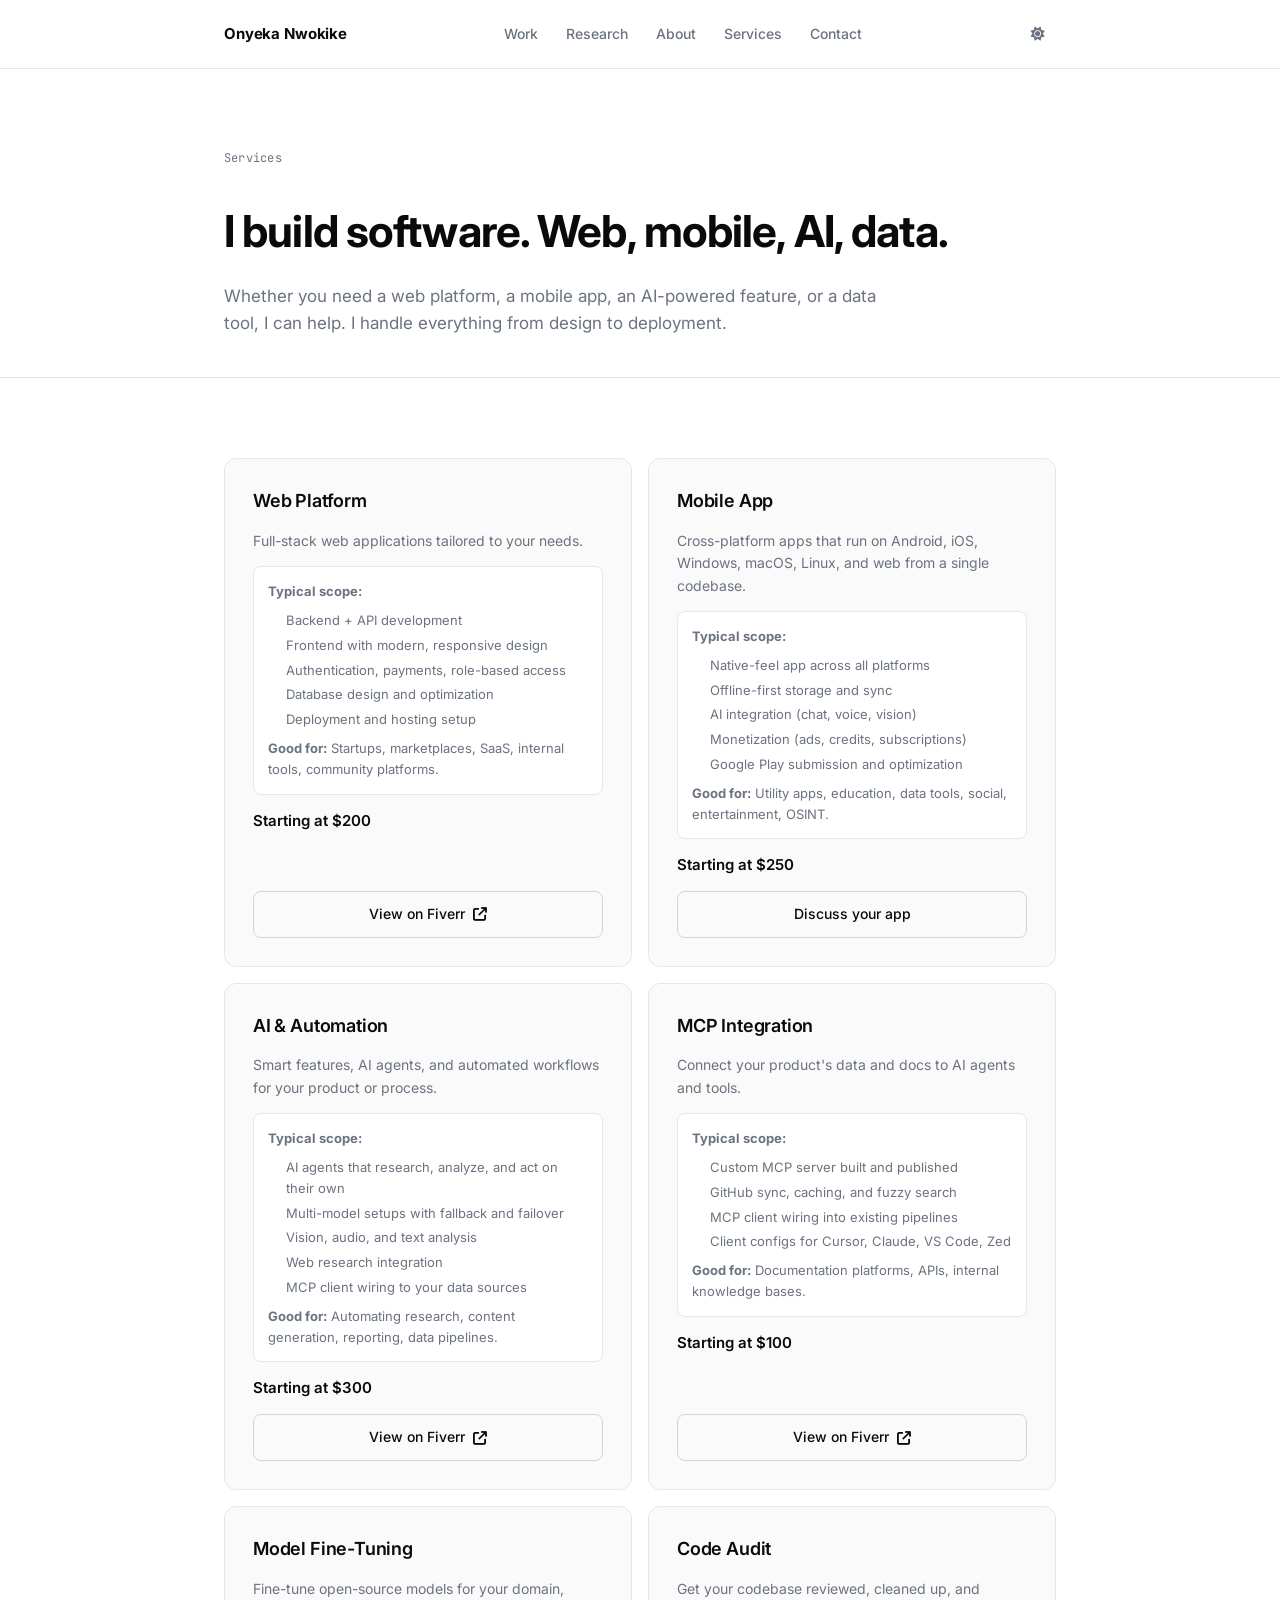
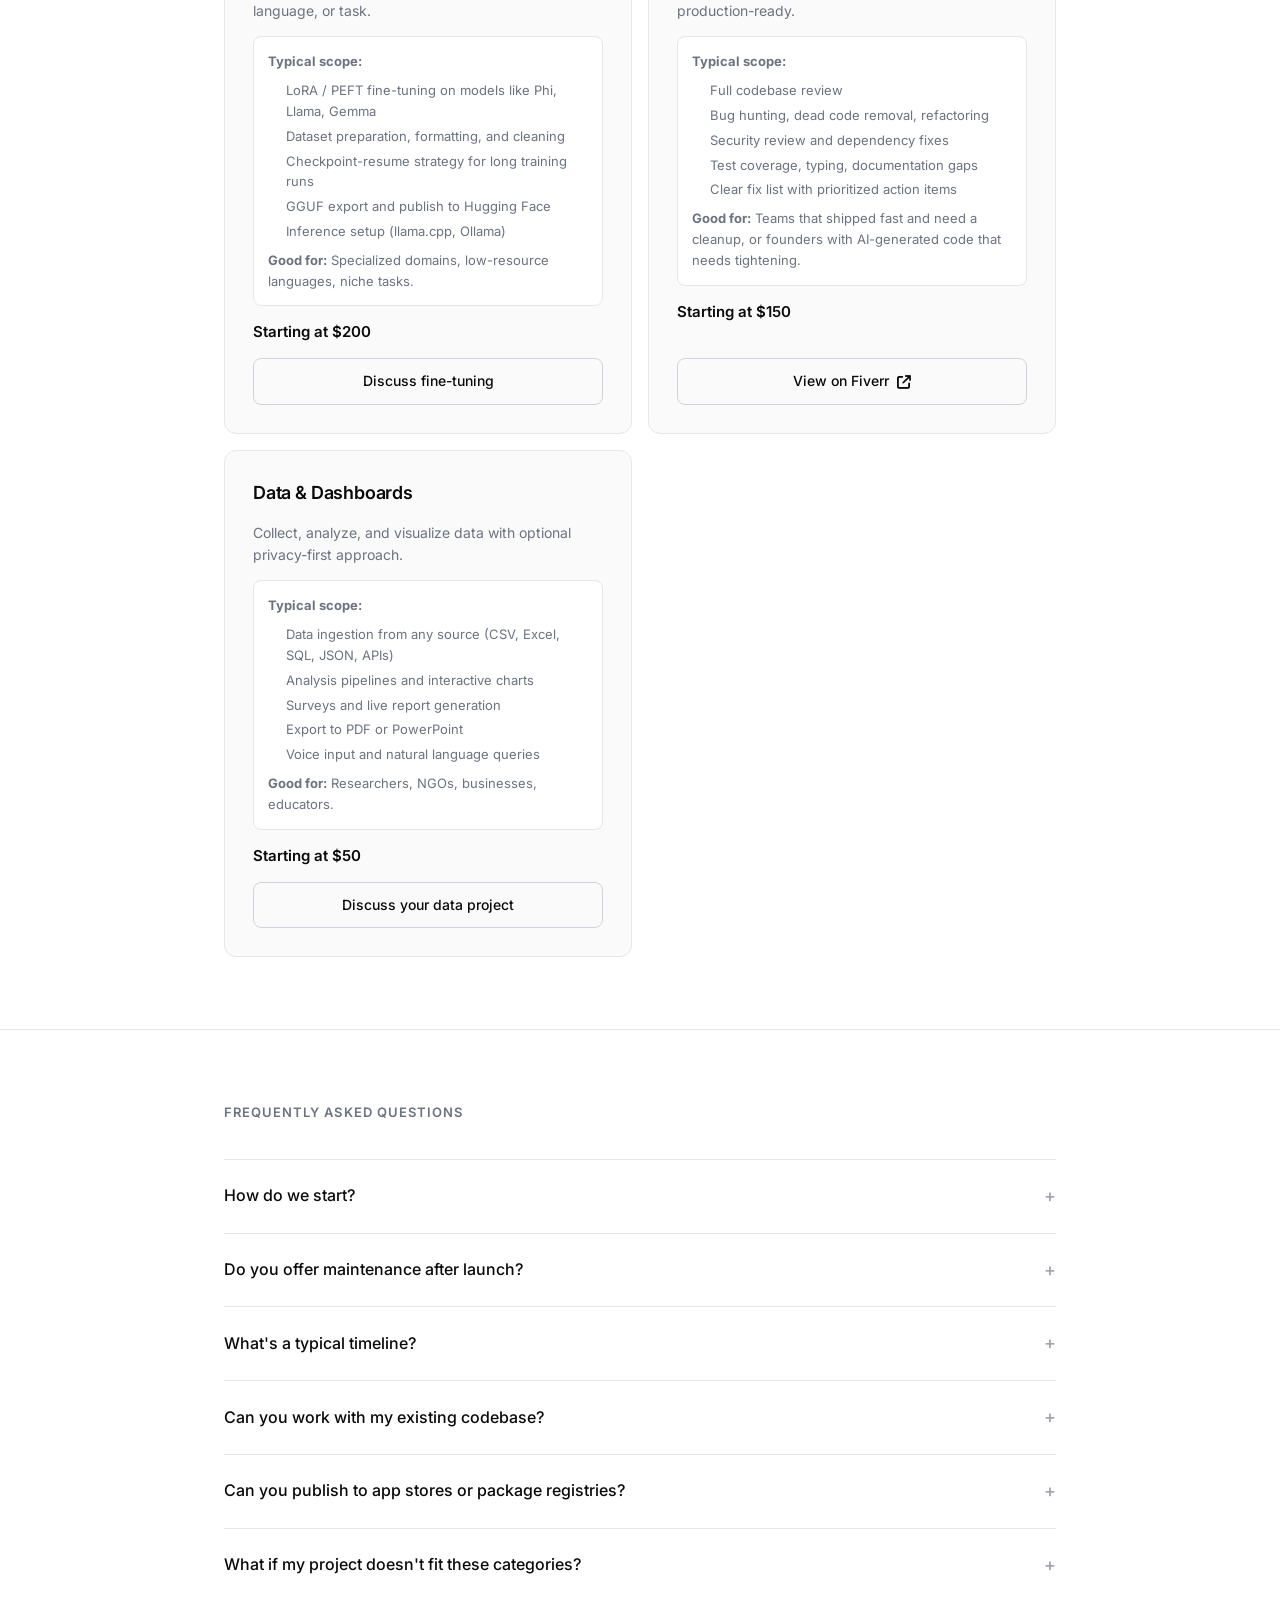
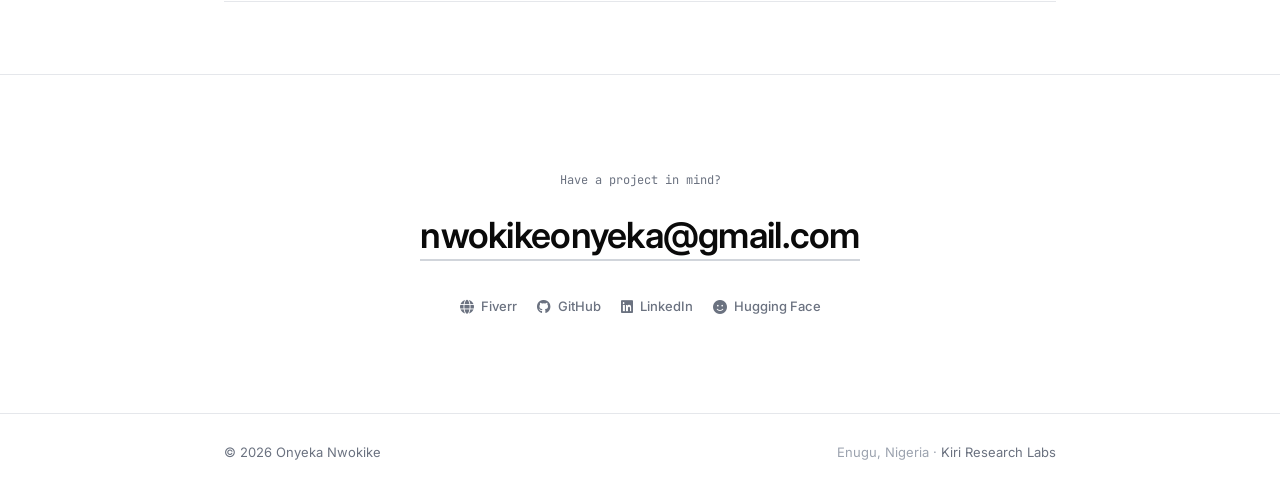
==== commit 2214b116: "Refactor service descriptions and improve layout in services.html; adjust styles for about-photo in " ====
--- a/services.html
+++ b/services.html
@@ -4,9 +4,8 @@
   <meta charset="utf-8"/>
   <meta name="viewport" content="width=device-width, initial-scale=1.0"/>
   <title>Services — Onyeka Nwokike</title>
-  <meta name="description" content="Software development services from Onyeka Nwokike — Django web platforms, Flet mobile apps, AI agents, MCP servers, model fine-tuning, and data tools."/>
-
-  <!-- Theme: set BEFORE paint to avoid flash -->
+  <meta name="description" content="Software development services from Onyeka Nwokike — web platforms, mobile apps, AI agents, MCP servers, model fine-tuning, and data tools."/>
+
   <script>
     (function () {
       try {
@@ -65,35 +64,33 @@
 
   <main id="top">
 
-    <!-- PAGE HERO -->
     <section class="page-hero">
       <div class="container">
         <p class="eyebrow">Services</p>
-        <h1 class="page-title">Software, AI, and data work — built end to end.</h1>
+        <h1 class="page-title">I build software. Web, mobile, AI, data.</h1>
         <p class="page-lede">
-          I design, build, and ship production systems: Django web platforms, Flet mobile apps, AI agents, MCP integrations, fine-tuned models, and data tools. Each engagement is scoped to your problem and budget.
+          Whether you need a web platform, a mobile app, an AI-powered feature, or a data tool, I can help. I handle everything from design to deployment.
         </p>
       </div>
     </section>
 
-    <!-- SERVICES GRID -->
     <section class="section">
       <div class="container">
         <div class="services-grid">
 
           <div class="service-card">
-            <h3>Web Platform (Django)</h3>
-            <p>Full-stack web applications — from idea to deployed product.</p>
-            <div class="service-details">
-              <strong>Includes:</strong>
-              <ul>
-                <li>Django backend + REST API</li>
-                <li>HTMX or templated frontend, Tailwind styling</li>
-                <li>Auth, payments (Paystack), and role-based access</li>
-                <li>PostgreSQL / MySQL / SQLite (WAL)</li>
-                <li>Deployment on Linux, Render, or your cloud</li>
-              </ul>
-              <strong>Ideal for:</strong> Startups, marketplaces, and internal tools.
+            <h3>Web Platform</h3>
+            <p>Full-stack web applications tailored to your needs.</p>
+            <div class="service-details">
+              <strong>Typical scope:</strong>
+              <ul>
+                <li>Backend + API development</li>
+                <li>Frontend with modern, responsive design</li>
+                <li>Authentication, payments, role-based access</li>
+                <li>Database design and optimization</li>
+                <li>Deployment and hosting setup</li>
+              </ul>
+              <strong>Good for:</strong> Startups, marketplaces, SaaS, internal tools, community platforms.
             </div>
             <div class="service-price">Starting at $200</div>
             <div class="service-cta">
@@ -102,39 +99,38 @@
           </div>
 
           <div class="service-card">
-            <h3>Cross-Platform App (Flet)</h3>
-            <p>One Python codebase shipping to <strong>Android, iOS, Windows, macOS, Linux, and web</strong>.</p>
-            <div class="service-details">
-              <strong>Includes:</strong>
-              <ul>
-                <li>Flet app — true cross-platform from one codebase</li>
-                <li>Offline-first SQLite (WAL) storage</li>
-                <li>Sandboxed local runtime (pandas, matplotlib)</li>
-                <li>AI gateway integration (multi-model with failover)</li>
-                <li>AdMob monetization + credits system</li>
-                <li>Google Play submission with APK splits</li>
-              </ul>
-              <strong>Ideal for:</strong> Data tools, education, OSINT, and utilities.
+            <h3>Mobile App</h3>
+            <p>Cross-platform apps that run on Android, iOS, Windows, macOS, Linux, and web from a single codebase.</p>
+            <div class="service-details">
+              <strong>Typical scope:</strong>
+              <ul>
+                <li>Native-feel app across all platforms</li>
+                <li>Offline-first storage and sync</li>
+                <li>AI integration (chat, voice, vision)</li>
+                <li>Monetization (ads, credits, subscriptions)</li>
+                <li>Google Play submission and optimization</li>
+              </ul>
+              <strong>Good for:</strong> Utility apps, education, data tools, social, entertainment, OSINT.
             </div>
             <div class="service-price">Starting at $250</div>
             <div class="service-cta">
-              <a class="btn-block" href="mailto:nwokikeonyeka@gmail.com?subject=Cross-platform%20app">Discuss your app</a>
-            </div>
-          </div>
-
-          <div class="service-card">
-            <h3>AI Agent Pipeline (Google ADK)</h3>
-            <p>Autonomous agent systems that research, analyze, and act.</p>
-            <div class="service-details">
-              <strong>Includes:</strong>
-              <ul>
-                <li>Sequential / loop agent orchestration on Google ADK</li>
-                <li>Writer–critic refinement loops</li>
-                <li>Vision, audio, and text multimodal analysis</li>
-                <li>Web research (DuckDuckGo, search APIs)</li>
-                <li>MCP client integration to your data sources</li>
-              </ul>
-              <strong>Ideal for:</strong> Automating research, ingestion, and reporting.
+              <a class="btn-block" href="mailto:nwokikeonyeka@gmail.com?subject=Mobile%20app%20project">Discuss your app</a>
+            </div>
+          </div>
+
+          <div class="service-card">
+            <h3>AI & Automation</h3>
+            <p>Smart features, AI agents, and automated workflows for your product or process.</p>
+            <div class="service-details">
+              <strong>Typical scope:</strong>
+              <ul>
+                <li>AI agents that research, analyze, and act on their own</li>
+                <li>Multi-model setups with fallback and failover</li>
+                <li>Vision, audio, and text analysis</li>
+                <li>Web research integration</li>
+                <li>MCP client wiring to your data sources</li>
+              </ul>
+              <strong>Good for:</strong> Automating research, content generation, reporting, data pipelines.
             </div>
             <div class="service-price">Starting at $300</div>
             <div class="service-cta">
@@ -143,17 +139,17 @@
           </div>
 
           <div class="service-card">
-            <h3>MCP Server or Integration</h3>
-            <p>Make your product's data available to AI agents and tools.</p>
-            <div class="service-details">
-              <strong>Includes:</strong>
-              <ul>
-                <li>Custom MCP server (Python, published to PyPI if needed)</li>
-                <li>GitHub Tree sync, diskcache, fuzzy search</li>
+            <h3>MCP Integration</h3>
+            <p>Connect your product's data and docs to AI agents and tools.</p>
+            <div class="service-details">
+              <strong>Typical scope:</strong>
+              <ul>
+                <li>Custom MCP server built and published</li>
+                <li>GitHub sync, caching, and fuzzy search</li>
                 <li>MCP client wiring into existing pipelines</li>
-                <li>Client configs for Cursor, Claude, VSCode, Zed</li>
-              </ul>
-              <strong>Ideal for:</strong> Docs platforms, APIs, and internal knowledge bases.
+                <li>Client configs for Cursor, Claude, VS Code, Zed</li>
+              </ul>
+              <strong>Good for:</strong> Documentation platforms, APIs, internal knowledge bases.
             </div>
             <div class="service-price">Starting at $100</div>
             <div class="service-cta">
@@ -163,37 +159,37 @@
 
           <div class="service-card">
             <h3>Model Fine-Tuning</h3>
-            <p>Fine-tune open models for your domain or language.</p>
-            <div class="service-details">
-              <strong>Includes:</strong>
-              <ul>
-                <li>LoRA / PEFT fine-tuning (Phi-3, Llama, Gemma, etc.)</li>
-                <li>Dataset prep, formatting, and cleaning</li>
+            <p>Fine-tune open-source models for your domain, language, or task.</p>
+            <div class="service-details">
+              <strong>Typical scope:</strong>
+              <ul>
+                <li>LoRA / PEFT fine-tuning on models like Phi, Llama, Gemma</li>
+                <li>Dataset preparation, formatting, and cleaning</li>
                 <li>Checkpoint-resume strategy for long training runs</li>
-                <li>GGUF export + publish to Hugging Face</li>
-                <li>Inference scripts (llama.cpp, Ollama)</li>
-              </ul>
-              <strong>Ideal for:</strong> Niche domains, languages, and specialist tasks.
+                <li>GGUF export and publish to Hugging Face</li>
+                <li>Inference setup (llama.cpp, Ollama)</li>
+              </ul>
+              <strong>Good for:</strong> Specialized domains, low-resource languages, niche tasks.
             </div>
             <div class="service-price">Starting at $200</div>
             <div class="service-cta">
-              <a class="btn-block" href="mailto:nwokikeonyeka@gmail.com?subject=Model%20fine-tuning">Discuss fine-tuning</a>
-            </div>
-          </div>
-
-          <div class="service-card">
-            <h3>Vibe Code Audit</h3>
-            <p>AI-generated codebases cleaned up, hardened, and made production-ready.</p>
-            <div class="service-details">
-              <strong>Includes:</strong>
-              <ul>
-                <li>Full audit of AI / LLM-generated codebases</li>
+              <a class="btn-block" href="mailto:nwokikeonyeka@gmail.com?subject=Model%20fine-tuning%20project">Discuss fine-tuning</a>
+            </div>
+          </div>
+
+          <div class="service-card">
+            <h3>Code Audit</h3>
+            <p>Get your codebase reviewed, cleaned up, and production-ready.</p>
+            <div class="service-details">
+              <strong>Typical scope:</strong>
+              <ul>
+                <li>Full codebase review</li>
                 <li>Bug hunting, dead code removal, refactoring</li>
                 <li>Security review and dependency fixes</li>
-                <li>Tests, types, and documentation gaps</li>
-                <li>Clear fix list + actionable report</li>
-              </ul>
-              <strong>Ideal for:</strong> Founders who shipped fast with AI and need it to hold up.
+                <li>Test coverage, typing, documentation gaps</li>
+                <li>Clear fix list with prioritized action items</li>
+              </ul>
+              <strong>Good for:</strong> Teams that shipped fast and need a cleanup, or founders with AI-generated code that needs tightening.
             </div>
             <div class="service-price">Starting at $150</div>
             <div class="service-cta">
@@ -202,22 +198,22 @@
           </div>
 
           <div class="service-card">
-            <h3>Data Tools &amp; Dashboards</h3>
-            <p>Collect, analyze, and visualize data — privacy-first if you need it.</p>
-            <div class="service-details">
-              <strong>Includes:</strong>
-              <ul>
-                <li>Data ingestion (CSV, Excel, SQL, JSON, APIs)</li>
-                <li>Pandas / NumPy analysis pipelines</li>
-                <li>Interactive charts and reports</li>
-                <li>Survey/form generation + live responses</li>
-                <li>Export to PDF / PowerPoint</li>
-              </ul>
-              <strong>Ideal for:</strong> Researchers, NGOs, and businesses.
+            <h3>Data & Dashboards</h3>
+            <p>Collect, analyze, and visualize data with optional privacy-first approach.</p>
+            <div class="service-details">
+              <strong>Typical scope:</strong>
+              <ul>
+                <li>Data ingestion from any source (CSV, Excel, SQL, JSON, APIs)</li>
+                <li>Analysis pipelines and interactive charts</li>
+                <li>Surveys and live report generation</li>
+                <li>Export to PDF or PowerPoint</li>
+                <li>Voice input and natural language queries</li>
+              </ul>
+              <strong>Good for:</strong> Researchers, NGOs, businesses, educators.
             </div>
             <div class="service-price">Starting at $50</div>
             <div class="service-cta">
-              <a class="btn-block" href="mailto:nwokikeonyeka@gmail.com?subject=Data%20tools">Discuss your data project</a>
+              <a class="btn-block" href="mailto:nwokikeonyeka@gmail.com?subject=Data%20project">Discuss your data project</a>
             </div>
           </div>
 
@@ -225,7 +221,6 @@
       </div>
     </section>
 
-    <!-- FAQ -->
     <section class="section">
       <div class="container">
         <h2 class="section-head">Frequently Asked Questions</h2>
@@ -237,7 +232,7 @@
               <span class="faq-toggle">+</span>
             </button>
             <div class="faq-answer">
-              <p>Email me with a short description of your project, your goal, your timeline, and a rough budget. From there I'll send a scope and proposal.</p>
+              <p>Send me an email with a short description of your project, your goal, your timeline, and your budget. I'll reply with a scope and proposal.</p>
             </div>
           </div>
 
@@ -247,7 +242,7 @@
               <span class="faq-toggle">+</span>
             </button>
             <div class="faq-answer">
-              <p>Yes. After launch we can arrange a monthly retainer for updates, monitoring, and support to keep things secure and fast.</p>
+              <p>Yes. We can set up a monthly retainer for updates, monitoring, and support after launch.</p>
             </div>
           </div>
 
@@ -257,7 +252,7 @@
               <span class="faq-toggle">+</span>
             </button>
             <div class="faq-answer">
-              <p>A data tool or MCP server is often 1–2 weeks. A Django platform or Flet app usually runs 3–8 weeks depending on scope. AI agent pipelines and fine-tuning vary most — I'll give a precise estimate up front.</p>
+              <p>A data tool or MCP server usually takes 1 to 2 weeks. A web platform or mobile app runs 3 to 8 weeks depending on scope. AI and fine-tuning projects vary most, but I'll give you a clear estimate upfront.</p>
             </div>
           </div>
 
@@ -267,17 +262,27 @@
               <span class="faq-toggle">+</span>
             </button>
             <div class="faq-answer">
-              <p>Yes. I'm comfortable onboarding into existing Django, Flet, or Python projects — adding features, refactoring, or integrating AI without a full rewrite.</p>
-            </div>
-          </div>
-
-          <div class="faq-item">
-            <button class="faq-question">
-              Do you publish to PyPI or Google Play?
-              <span class="faq-toggle">+</span>
-            </button>
-            <div class="faq-answer">
-              <p>If you want it. I can package a tool for PyPI, submit a Flet app to Google Play (with APK architecture splits), or publish models and datasets to Hugging Face under your account.</p>
+              <p>Yes. I can jump into an existing project to add features, refactor, or integrate AI without a full rewrite.</p>
+            </div>
+          </div>
+
+          <div class="faq-item">
+            <button class="faq-question">
+              Can you publish to app stores or package registries?
+              <span class="faq-toggle">+</span>
+            </button>
+            <div class="faq-answer">
+              <p>Yes. I can package a tool for PyPI, submit a mobile app to Google Play, or publish models and datasets to Hugging Face under your account.</p>
+            </div>
+          </div>
+
+          <div class="faq-item">
+            <button class="faq-question">
+              What if my project doesn't fit these categories?
+              <span class="faq-toggle">+</span>
+            </button>
+            <div class="faq-answer">
+              <p>Reach out anyway. These are the most common requests I get, but I work across a lot of areas. If I can't help, I'll say so upfront.</p>
             </div>
           </div>
 
@@ -285,7 +290,6 @@
       </div>
     </section>
 
-    <!-- CONTACT -->
     <section class="contact">
       <div class="container">
         <p class="contact-eyebrow">Have a project in mind?</p>
@@ -305,14 +309,13 @@
 
   <footer class="footer">
     <div class="container footer-inner">
-      <span>© <span id="year"></span> Onyeka Nwokike</span>
+      <span>&copy; <span id="year"></span> Onyeka Nwokike</span>
       <span class="footer-muted">Enugu, Nigeria · <a href="https://kiri.ng" target="_blank" class="footer-link">Kiri Research Labs</a></span>
     </div>
   </footer>
 
   <script src="js/script.js"></script>
   <script>
-    // FAQ accordion
     document.querySelectorAll('.faq-question').forEach(function (btn) {
       btn.addEventListener('click', function () {
         var item = btn.closest('.faq-item');
@@ -323,4 +326,4 @@
     });
   </script>
 </body>
-</html>
+</html>
--- a/css/style.css
+++ b/css/style.css
@@ -242,18 +242,14 @@
   text-transform: uppercase; letter-spacing: 0.06em;
 }
 
-/* ABOUT PHOTO */
 .about-photo {
   width: 140px; height: 140px; object-fit: cover;
-  border-radius: 16px; margin-bottom: 28px;
+  border-radius: 16px; margin-top: 24px; margin-bottom: 24px;
   border: 1px solid var(--border);
   filter: grayscale(15%);
   transition: filter 0.25s ease, transform 0.25s ease;
 }
 .about-photo:hover { filter: grayscale(0%); transform: scale(1.02); }
-@media (max-width: 768px) {
-  .about-photo { width: 120px; height: 120px; border-radius: 14px; }
-}
 
 /* CONTACT */
 .contact { padding: 96px 0; border-top: 1px solid var(--border); text-align: center; }
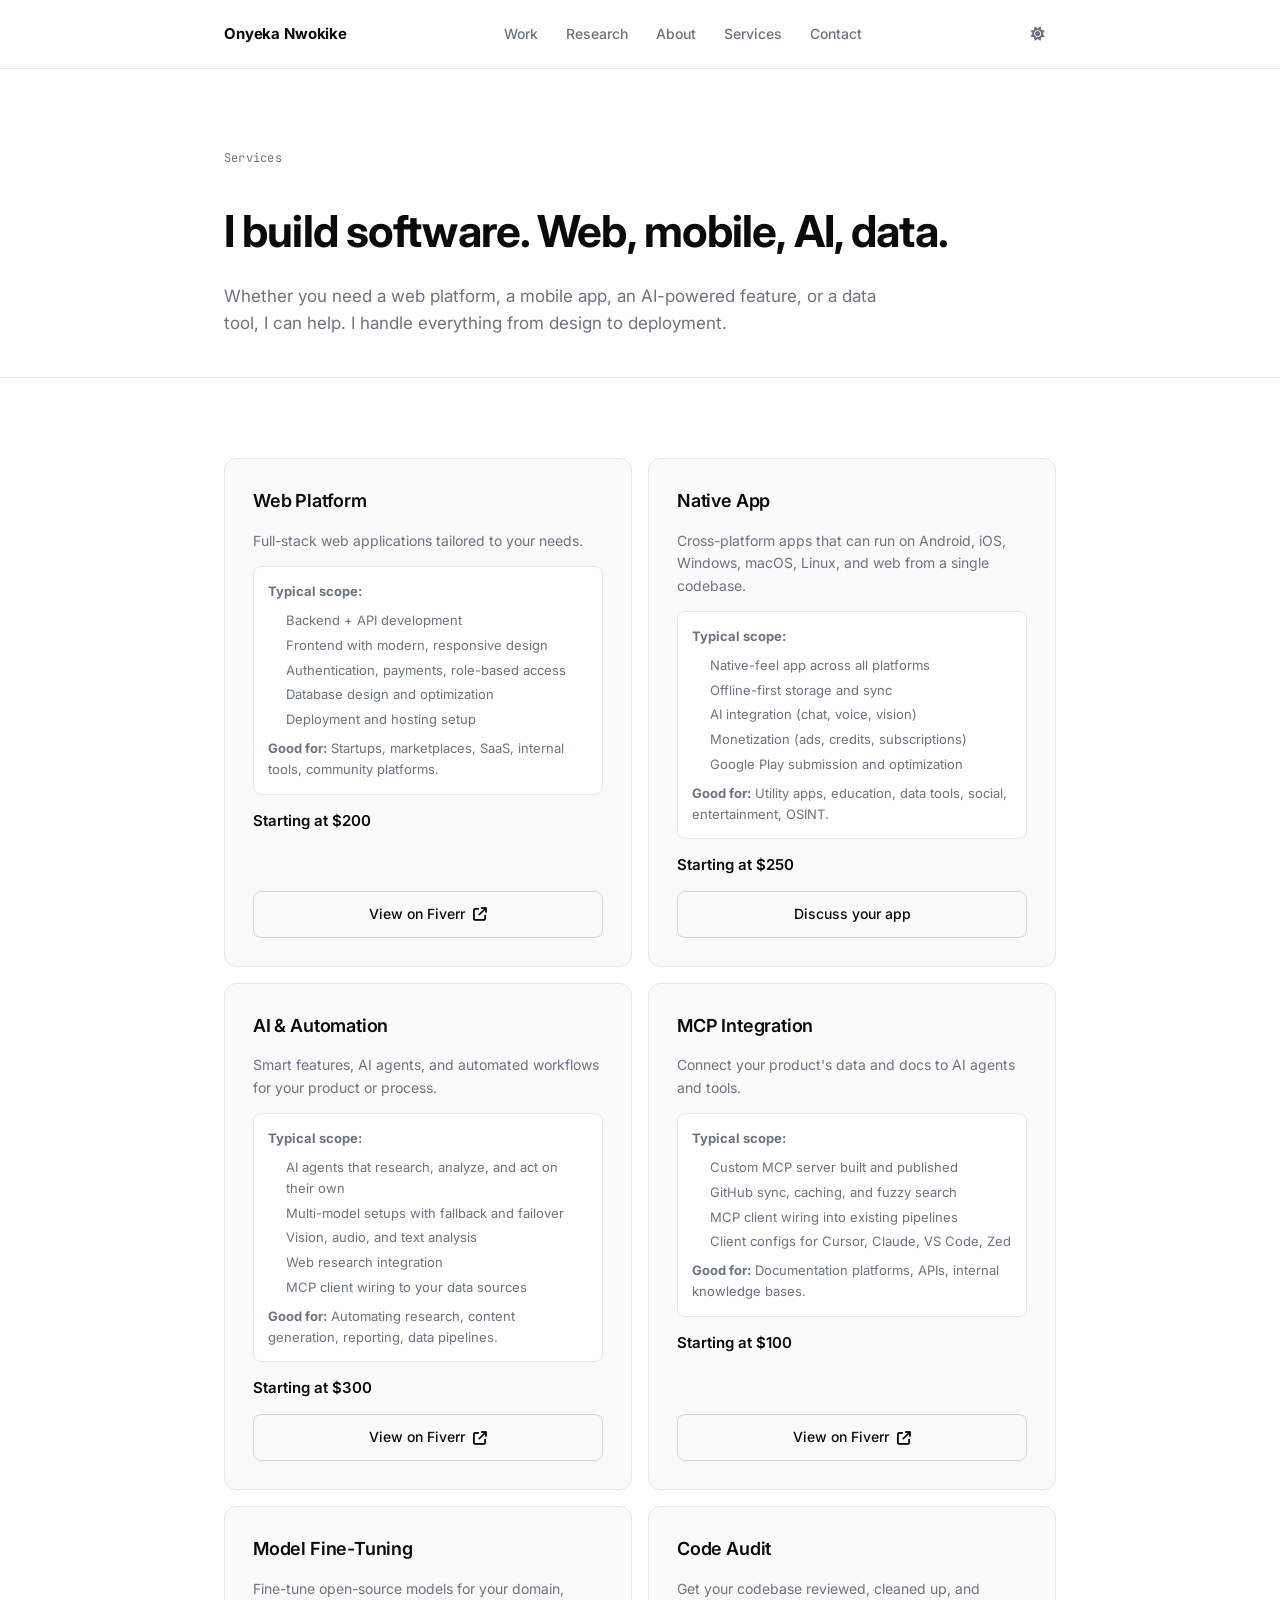
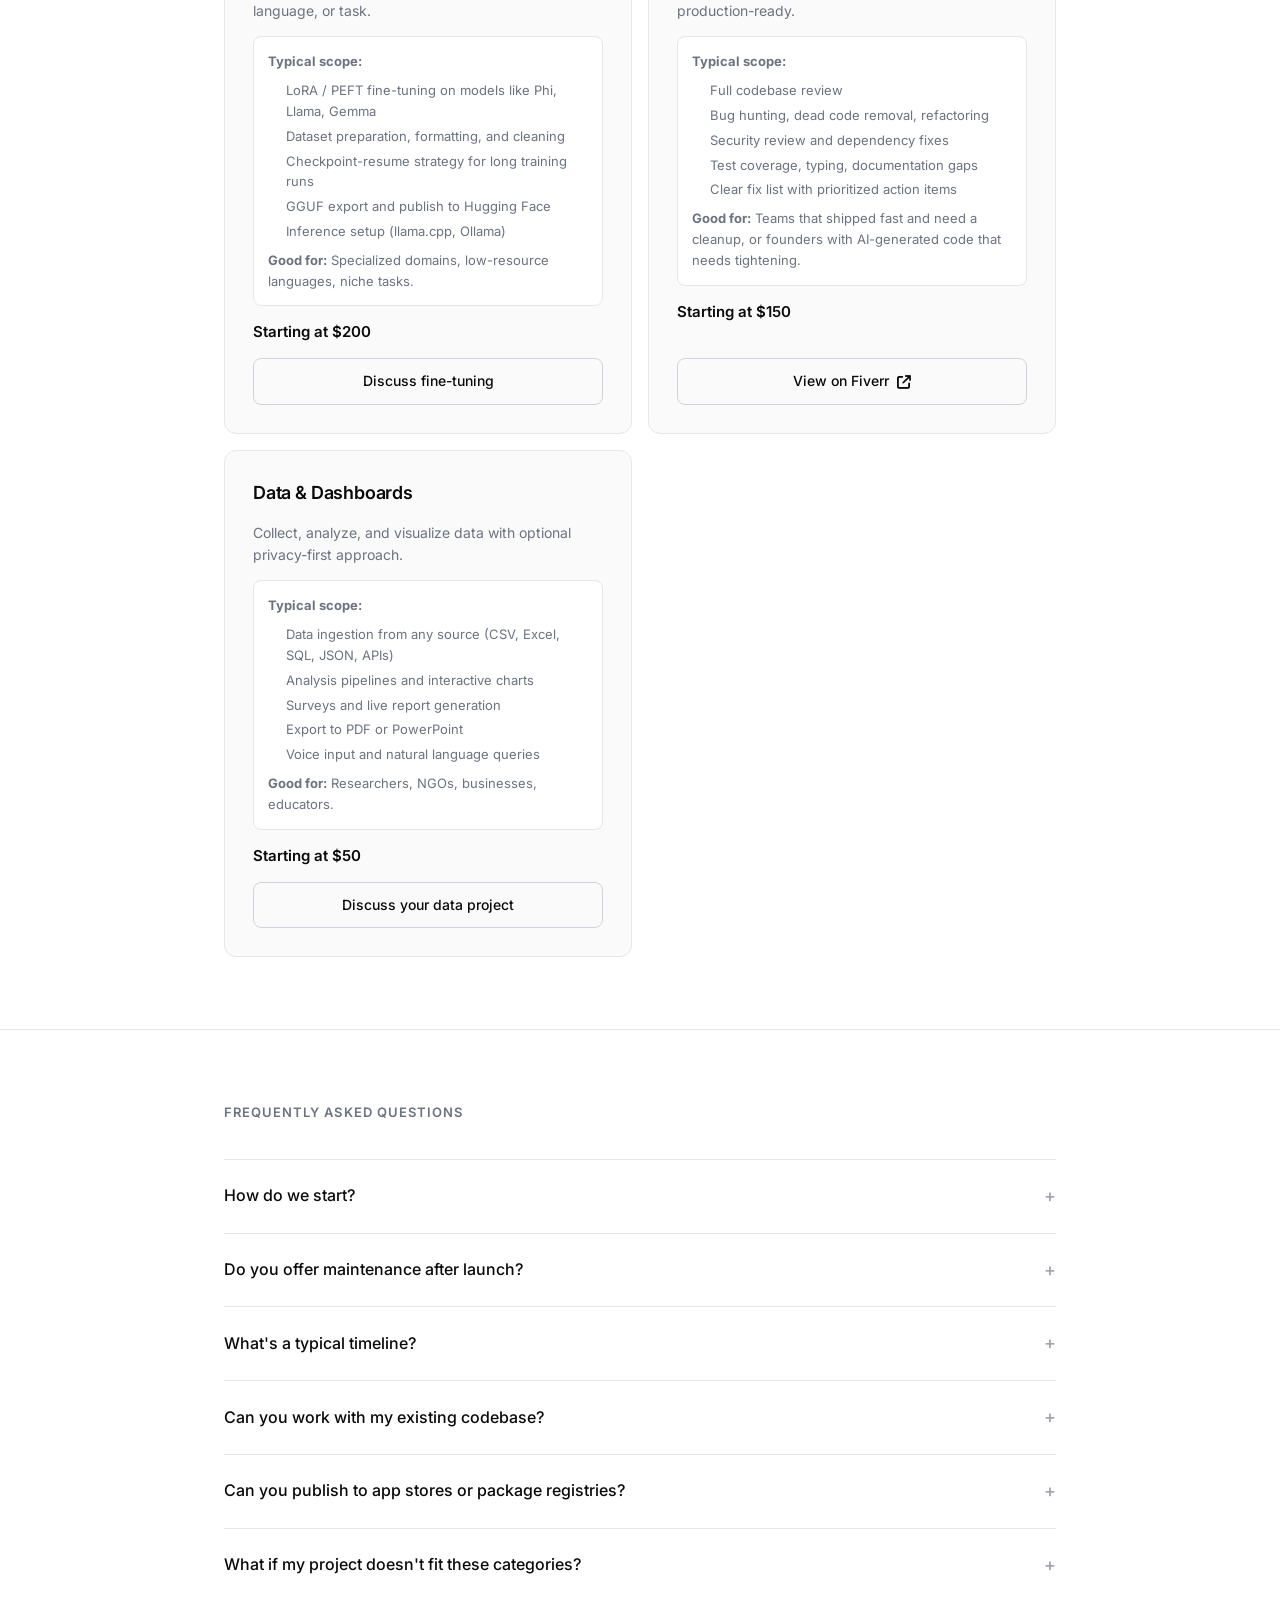
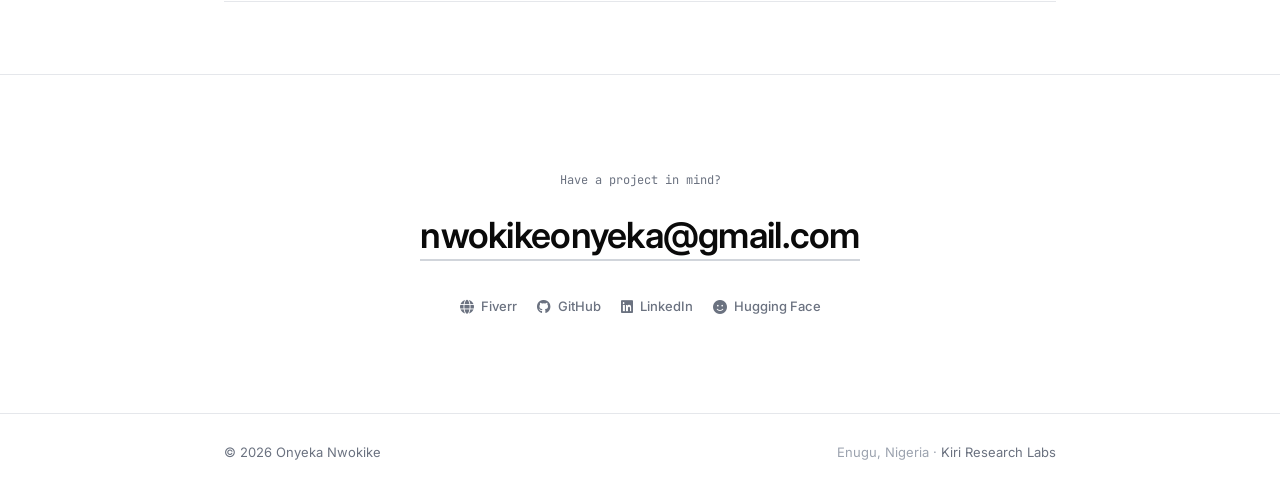
==== commit d02755e6: "Rename 'Mobile App' to 'Native App' in services.html" ====
--- a/services.html
+++ b/services.html
@@ -99,8 +99,8 @@
           </div>
 
           <div class="service-card">
-            <h3>Mobile App</h3>
-            <p>Cross-platform apps that run on Android, iOS, Windows, macOS, Linux, and web from a single codebase.</p>
+            <h3>Native App</h3>
+            <p>Cross-platform apps that can run on Android, iOS, Windows, macOS, Linux, and web from a single codebase.</p>
             <div class="service-details">
               <strong>Typical scope:</strong>
               <ul>
@@ -326,4 +326,4 @@
     });
   </script>
 </body>
-</html>+</html>
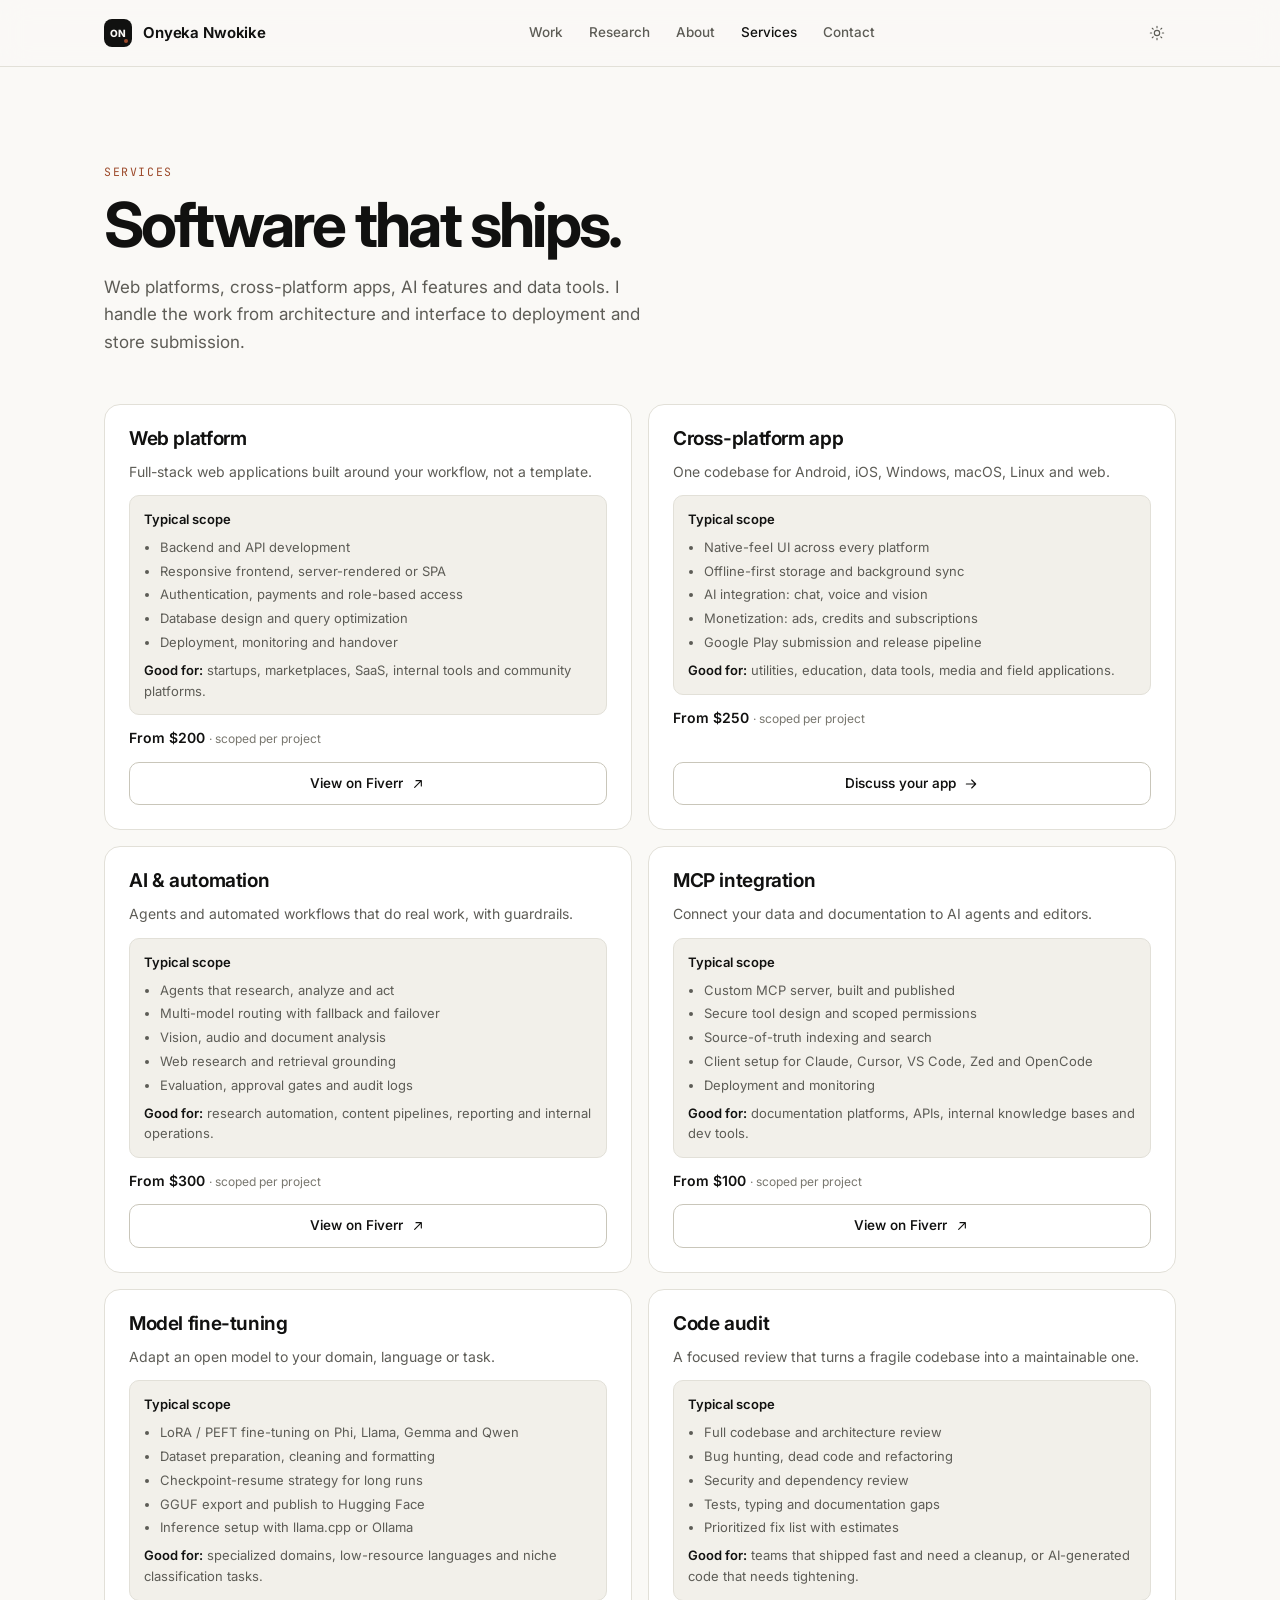
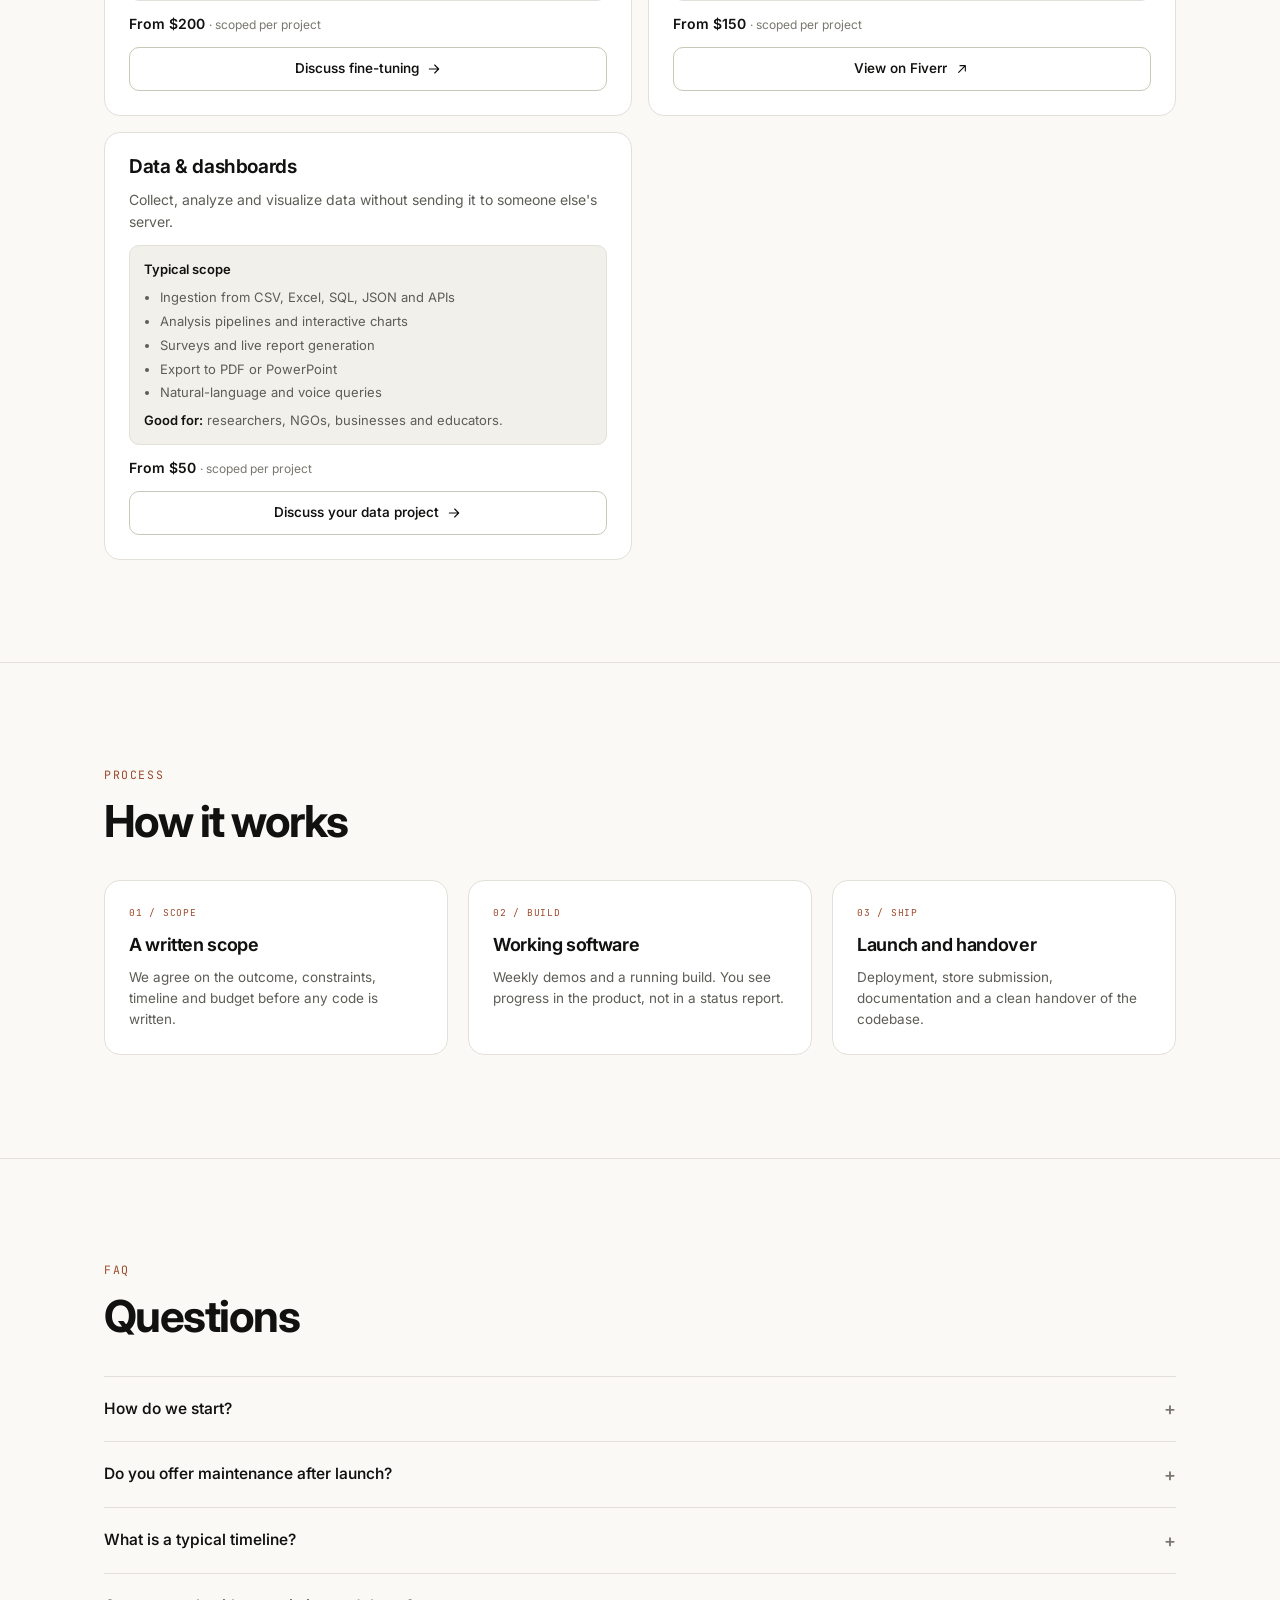
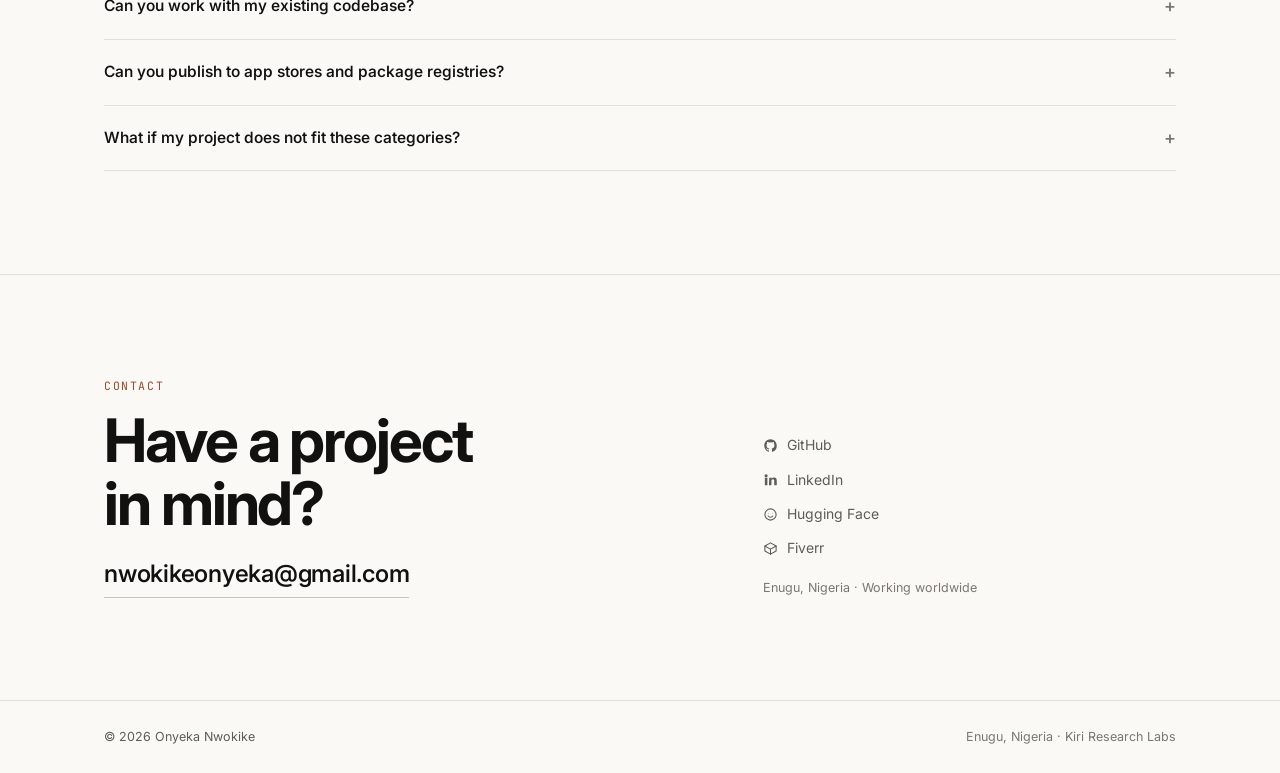
==== commit fcc641cb: "Redesign portfolio and rebuild CV with current shipped work" ====
--- a/services.html
+++ b/services.html
@@ -1,329 +1,358 @@
 <!DOCTYPE html>
 <html lang="en">
 <head>
-  <meta charset="utf-8"/>
-  <meta name="viewport" content="width=device-width, initial-scale=1.0"/>
-  <title>Services — Onyeka Nwokike</title>
-  <meta name="description" content="Software development services from Onyeka Nwokike — web platforms, mobile apps, AI agents, MCP servers, model fine-tuning, and data tools."/>
-
+  <meta charset="utf-8">
+  <meta name="viewport" content="width=device-width, initial-scale=1">
+  <title>Services | Onyeka Nwokike</title>
+  <meta name="description" content="Software development services from Onyeka Nwokike: web platforms, cross-platform apps, AI agents, MCP servers, model fine-tuning, code audits and data tools.">
+  <link rel="canonical" href="https://nwokike.github.io/services.html">
   <script>
     (function () {
       try {
         var saved = localStorage.getItem('theme') || 'system';
-        var sysDark = window.matchMedia('(prefers-color-scheme: dark)').matches;
-        var dark = saved === 'dark' || (saved === 'system' && sysDark);
-        document.documentElement.setAttribute('data-theme', dark ? 'dark' : 'light');
-      } catch (e) {
-        document.documentElement.setAttribute('data-theme', 'light');
-      }
+        if (saved === 'light' || saved === 'dark') {
+          document.documentElement.setAttribute('data-theme', saved);
+        }
+      } catch (e) {}
     })();
   </script>
-
   <link rel="preconnect" href="https://fonts.googleapis.com">
   <link rel="preconnect" href="https://fonts.gstatic.com" crossorigin>
   <link href="https://fonts.googleapis.com/css2?family=Inter:wght@400;500;600;700;800&family=JetBrains+Mono:wght@400;500&display=swap" rel="stylesheet">
-  <link rel="stylesheet" href="https://cdnjs.cloudflare.com/ajax/libs/font-awesome/6.4.0/css/all.min.css">
-  <link href="css/style.css" rel="stylesheet"/>
-  <link href="images/FB_IMG.jpg" rel="icon"/>
+  <link rel="stylesheet" href="css/style.css">
+  <link rel="icon" href="images/favicon.svg" type="image/svg+xml">
+  <link rel="apple-touch-icon" href="images/apple-touch-icon.png">
+  <meta property="og:type" content="website">
+  <meta property="og:title" content="Services | Onyeka Nwokike">
+  <meta property="og:description" content="Web platforms, cross-platform apps, AI agents, MCP servers, fine-tuning and data tools.">
+  <meta property="og:url" content="https://nwokike.github.io/services.html">
+  <meta property="og:image" content="https://nwokike.github.io/images/og.png">
+  <meta name="theme-color" content="#faf9f6" media="(prefers-color-scheme: light)">
+  <meta name="theme-color" content="#0b0b0a" media="(prefers-color-scheme: dark)">
 </head>
 <body>
-  <nav class="nav">
+  <a class="skip" href="#main">Skip to content</a>
+
+  <svg aria-hidden="true" focusable="false" width="0" height="0" style="position:absolute">
+    <symbol id="i-arrow" viewBox="0 0 24 24"><path d="M5 12h14M13 6l6 6-6 6"/></symbol>
+    <symbol id="i-ext" viewBox="0 0 24 24"><path d="M7 17 17 7M9 7h8v8"/></symbol>
+    <symbol id="i-github" viewBox="0 0 24 24"><path d="M12 2C6.48 2 2 6.58 2 12.26c0 4.5 2.87 8.32 6.84 9.67.5.09.68-.22.68-.49 0-.24-.01-.87-.01-1.7-2.78.62-3.37-1.37-3.37-1.37-.45-1.18-1.11-1.5-1.11-1.5-.91-.64.07-.62.07-.62 1 .07 1.53 1.06 1.53 1.06.89 1.56 2.34 1.11 2.91.85.09-.66.35-1.11.63-1.36-2.22-.26-4.56-1.14-4.56-5.07 0-1.12.39-2.03 1.03-2.75-.1-.26-.45-1.3.1-2.7 0 0 .84-.28 2.75 1.05a9.4 9.4 0 0 1 5 0c1.91-1.33 2.75-1.05 2.75-1.05.55 1.4.2 2.44.1 2.7.64.72 1.03 1.63 1.03 2.75 0 3.94-2.34 4.81-4.57 5.06.36.32.68.94.68 1.9 0 1.37-.01 2.47-.01 2.81 0 .27.18.59.69.49A10.02 10.02 0 0 0 22 12.26C22 6.58 17.52 2 12 2Z"/></symbol>
+    <symbol id="i-linkedin" viewBox="0 0 24 24"><path d="M4.98 3.5a2.5 2.5 0 1 1 0 5 2.5 2.5 0 0 1 0-5ZM3 9h4v12H3zM10 9h3.8v1.64h.05c.53-.95 1.83-1.95 3.76-1.95C21.4 8.69 22 11.1 22 14.2V21h-4v-6.03c0-1.44-.03-3.29-2.1-3.29-2.1 0-2.42 1.56-2.42 3.18V21h-3.98z"/></symbol>
+    <symbol id="i-mail" viewBox="0 0 24 24"><rect x="3" y="5" width="18" height="14" rx="2"/><path d="m3.5 7 8.5 6 8.5-6"/></symbol>
+    <symbol id="i-smile" viewBox="0 0 24 24"><circle cx="12" cy="12" r="9"/><path d="M8.3 14.4a4.6 4.6 0 0 0 7.4 0"/><circle cx="9" cy="9.8" r=".7" fill="currentColor" stroke="none"/><circle cx="15" cy="9.8" r=".7" fill="currentColor" stroke="none"/></symbol>
+    <symbol id="i-box" viewBox="0 0 24 24"><path d="m21 8-9-5-9 5v8l9 5 9-5z"/><path d="m3 8 9 5 9-5M12 13v8"/></symbol>
+    <symbol id="i-sun" viewBox="0 0 24 24"><circle cx="12" cy="12" r="4"/><path d="M12 2v2M12 20v2M4.9 4.9l1.4 1.4M17.7 17.7l1.4 1.4M2 12h2M20 12h2M4.9 19.1l1.4-1.4M17.7 6.3l1.4-1.4"/></symbol>
+    <symbol id="i-moon" viewBox="0 0 24 24"><path d="M20 14.5A8 8 0 0 1 9.5 4a8 8 0 1 0 10.5 10.5Z"/></symbol>
+    <symbol id="i-desktop" viewBox="0 0 24 24"><rect x="3" y="4" width="18" height="12" rx="1.5"/><path d="M9 20h6M12 16v4"/></symbol>
+    <symbol id="i-menu" viewBox="0 0 24 24"><path d="M4 7h16M4 12h16M4 17h16"/></symbol>
+    <symbol id="i-close" viewBox="0 0 24 24"><path d="m6 6 12 12M18 6 6 18"/></symbol>
+  </svg>
+
+  <header class="nav" id="top">
     <div class="nav-inner">
-      <a href="index.html" class="nav-logo">Onyeka Nwokike</a>
-      <ul class="nav-links" id="navLinks">
-        <li><a href="index.html#work">Work</a></li>
-        <li><a href="index.html#research">Research</a></li>
-        <li><a href="index.html#about">About</a></li>
-        <li><a href="services.html">Services</a></li>
-        <li><a href="mailto:nwokikeonyeka@gmail.com">Contact</a></li>
-      </ul>
+      <a class="brand" href="index.html" aria-label="Onyeka Nwokike, home">
+        <span class="brand-mark" aria-hidden="true">ON</span>
+        <span>Onyeka Nwokike</span>
+      </a>
+      <nav class="nav-links" aria-label="Primary">
+        <a href="index.html#work">Work</a>
+        <a href="index.html#research">Research</a>
+        <a href="index.html#about">About</a>
+        <a href="services.html" aria-current="true">Services</a>
+        <a href="index.html#contact">Contact</a>
+      </nav>
       <div class="nav-actions">
-        <button id="themeToggle" class="theme-toggle" title="Switch theme" aria-label="Switch theme">
-          <i class="fas fa-sun icon-light" aria-hidden="true"></i>
-          <i class="fas fa-moon icon-dark" aria-hidden="true"></i>
-          <i class="fas fa-desktop icon-system" aria-hidden="true"></i>
+        <button class="icon-btn theme-toggle" id="themeToggle" aria-label="Switch theme: system">
+          <svg class="i icon-light" aria-hidden="true"><use href="#i-sun"/></svg>
+          <svg class="i icon-dark" aria-hidden="true"><use href="#i-moon"/></svg>
+          <svg class="i icon-system" aria-hidden="true"><use href="#i-desktop"/></svg>
         </button>
-        <button class="menu-btn" id="menuBtn" aria-label="Open menu">
-          <span class="bar"></span>
-          <span class="bar"></span>
+        <button class="icon-btn menu-btn" id="menuBtn" aria-label="Open menu" aria-expanded="false" aria-controls="menu">
+          <svg class="i" aria-hidden="true"><use href="#i-menu"/></svg>
         </button>
       </div>
     </div>
-  </nav>
-
-  <div class="mobile-menu" id="mobileMenu">
-    <button aria-label="Close menu" class="close-btn" id="closeMenu">×</button>
+  </header>
+
+  <div class="menu" id="menu" role="dialog" aria-modal="true" aria-label="Site menu">
+    <div class="menu-top">
+      <a class="brand" href="index.html">
+        <span class="brand-mark" aria-hidden="true">ON</span>
+        <span>Onyeka Nwokike</span>
+      </a>
+      <button class="icon-btn" id="menuClose" aria-label="Close menu">
+        <svg class="i" aria-hidden="true"><use href="#i-close"/></svg>
+      </button>
+    </div>
     <ul>
-      <li><a href="index.html#work">Work</a></li>
-      <li><a href="index.html#research">Research</a></li>
-      <li><a href="index.html#about">About</a></li>
-      <li><a href="services.html">Services</a></li>
-      <li><a href="mailto:nwokikeonyeka@gmail.com">Contact</a></li>
+      <li><a href="index.html#work"><span>01</span>Work</a></li>
+      <li><a href="index.html#research"><span>02</span>Research</a></li>
+      <li><a href="index.html#about"><span>03</span>About</a></li>
+      <li><a href="services.html"><span>04</span>Services</a></li>
+      <li><a href="index.html#contact"><span>05</span>Contact</a></li>
     </ul>
+    <div class="menu-foot">
+      <a href="https://github.com/Nwokike" target="_blank" rel="noopener">GitHub</a>
+      <a href="https://www.linkedin.com/in/onyeka-nwokike" target="_blank" rel="noopener">LinkedIn</a>
+      <a href="https://huggingface.co/nwokikeonyeka" target="_blank" rel="noopener">Hugging Face</a>
+      <a href="mailto:nwokikeonyeka@gmail.com">Email</a>
+    </div>
   </div>
 
-  <main id="top">
-
+  <main id="main">
     <section class="page-hero">
-      <div class="container">
-        <p class="eyebrow">Services</p>
-        <h1 class="page-title">I build software. Web, mobile, AI, data.</h1>
+      <div class="wrap">
+        <p class="kicker">Services</p>
+        <h1>Software that ships.</h1>
         <p class="page-lede">
-          Whether you need a web platform, a mobile app, an AI-powered feature, or a data tool, I can help. I handle everything from design to deployment.
+          Web platforms, cross-platform apps, AI features and data tools. I handle the work from
+          architecture and interface to deployment and store submission.
         </p>
       </div>
     </section>
 
-    <section class="section">
-      <div class="container">
+    <section class="section" style="border-top:none;padding-top:0">
+      <div class="wrap">
         <div class="services-grid">
-
-          <div class="service-card">
-            <h3>Web Platform</h3>
-            <p>Full-stack web applications tailored to your needs.</p>
-            <div class="service-details">
-              <strong>Typical scope:</strong>
-              <ul>
-                <li>Backend + API development</li>
-                <li>Frontend with modern, responsive design</li>
-                <li>Authentication, payments, role-based access</li>
-                <li>Database design and optimization</li>
-                <li>Deployment and hosting setup</li>
-              </ul>
-              <strong>Good for:</strong> Startups, marketplaces, SaaS, internal tools, community platforms.
-            </div>
-            <div class="service-price">Starting at $200</div>
-            <div class="service-cta">
-              <a class="btn-block" href="https://www.fiverr.com/maikel7/build-fast-and-responsive-website-or-web-app-using-django" target="_blank">View on Fiverr <i class="fas fa-arrow-up-right-from-square"></i></a>
-            </div>
-          </div>
-
-          <div class="service-card">
-            <h3>Native App</h3>
-            <p>Cross-platform apps that can run on Android, iOS, Windows, macOS, Linux, and web from a single codebase.</p>
-            <div class="service-details">
-              <strong>Typical scope:</strong>
-              <ul>
-                <li>Native-feel app across all platforms</li>
-                <li>Offline-first storage and sync</li>
-                <li>AI integration (chat, voice, vision)</li>
-                <li>Monetization (ads, credits, subscriptions)</li>
-                <li>Google Play submission and optimization</li>
-              </ul>
-              <strong>Good for:</strong> Utility apps, education, data tools, social, entertainment, OSINT.
-            </div>
-            <div class="service-price">Starting at $250</div>
-            <div class="service-cta">
-              <a class="btn-block" href="mailto:nwokikeonyeka@gmail.com?subject=Mobile%20app%20project">Discuss your app</a>
-            </div>
-          </div>
-
-          <div class="service-card">
-            <h3>AI & Automation</h3>
-            <p>Smart features, AI agents, and automated workflows for your product or process.</p>
-            <div class="service-details">
-              <strong>Typical scope:</strong>
-              <ul>
-                <li>AI agents that research, analyze, and act on their own</li>
-                <li>Multi-model setups with fallback and failover</li>
-                <li>Vision, audio, and text analysis</li>
-                <li>Web research integration</li>
-                <li>MCP client wiring to your data sources</li>
-              </ul>
-              <strong>Good for:</strong> Automating research, content generation, reporting, data pipelines.
-            </div>
-            <div class="service-price">Starting at $300</div>
-            <div class="service-cta">
-              <a class="btn-block" href="https://www.fiverr.com/maikel7/build-smart-ai-features-and-llm-apis-into-your-django-backend" target="_blank">View on Fiverr <i class="fas fa-arrow-up-right-from-square"></i></a>
-            </div>
-          </div>
-
-          <div class="service-card">
-            <h3>MCP Integration</h3>
-            <p>Connect your product's data and docs to AI agents and tools.</p>
-            <div class="service-details">
-              <strong>Typical scope:</strong>
-              <ul>
-                <li>Custom MCP server built and published</li>
-                <li>GitHub sync, caching, and fuzzy search</li>
-                <li>MCP client wiring into existing pipelines</li>
-                <li>Client configs for Cursor, Claude, VS Code, Zed</li>
-              </ul>
-              <strong>Good for:</strong> Documentation platforms, APIs, internal knowledge bases.
-            </div>
-            <div class="service-price">Starting at $100</div>
-            <div class="service-cta">
-              <a class="btn-block" href="https://www.fiverr.com/maikel7/make-your-saas-agent-ready-with-model-context-protocol-mcp" target="_blank">View on Fiverr <i class="fas fa-arrow-up-right-from-square"></i></a>
-            </div>
-          </div>
-
-          <div class="service-card">
-            <h3>Model Fine-Tuning</h3>
-            <p>Fine-tune open-source models for your domain, language, or task.</p>
-            <div class="service-details">
-              <strong>Typical scope:</strong>
-              <ul>
-                <li>LoRA / PEFT fine-tuning on models like Phi, Llama, Gemma</li>
-                <li>Dataset preparation, formatting, and cleaning</li>
-                <li>Checkpoint-resume strategy for long training runs</li>
+          <article class="service-card">
+            <h2>Web platform</h2>
+            <p>Full-stack web applications built around your workflow, not a template.</p>
+            <div class="service-details">
+              <strong>Typical scope</strong>
+              <ul>
+                <li>Backend and API development</li>
+                <li>Responsive frontend, server-rendered or SPA</li>
+                <li>Authentication, payments and role-based access</li>
+                <li>Database design and query optimization</li>
+                <li>Deployment, monitoring and handover</li>
+              </ul>
+              <strong>Good for:</strong> startups, marketplaces, SaaS, internal tools and community platforms.
+            </div>
+            <div class="service-price">From $200 <span>· scoped per project</span></div>
+            <div class="service-cta">
+              <a class="btn-block" href="https://www.fiverr.com/maikel7/build-fast-and-responsive-website-or-web-app-using-django" target="_blank" rel="noopener">View on Fiverr <svg class="i" aria-hidden="true"><use href="#i-ext"/></svg></a>
+            </div>
+          </article>
+
+          <article class="service-card">
+            <h2>Cross-platform app</h2>
+            <p>One codebase for Android, iOS, Windows, macOS, Linux and web.</p>
+            <div class="service-details">
+              <strong>Typical scope</strong>
+              <ul>
+                <li>Native-feel UI across every platform</li>
+                <li>Offline-first storage and background sync</li>
+                <li>AI integration: chat, voice and vision</li>
+                <li>Monetization: ads, credits and subscriptions</li>
+                <li>Google Play submission and release pipeline</li>
+              </ul>
+              <strong>Good for:</strong> utilities, education, data tools, media and field applications.
+            </div>
+            <div class="service-price">From $250 <span>· scoped per project</span></div>
+            <div class="service-cta">
+              <a class="btn-block" href="mailto:nwokikeonyeka@gmail.com?subject=Cross-platform%20app%20project">Discuss your app <svg class="i" aria-hidden="true"><use href="#i-arrow"/></svg></a>
+            </div>
+          </article>
+
+          <article class="service-card">
+            <h2>AI &amp; automation</h2>
+            <p>Agents and automated workflows that do real work, with guardrails.</p>
+            <div class="service-details">
+              <strong>Typical scope</strong>
+              <ul>
+                <li>Agents that research, analyze and act</li>
+                <li>Multi-model routing with fallback and failover</li>
+                <li>Vision, audio and document analysis</li>
+                <li>Web research and retrieval grounding</li>
+                <li>Evaluation, approval gates and audit logs</li>
+              </ul>
+              <strong>Good for:</strong> research automation, content pipelines, reporting and internal operations.
+            </div>
+            <div class="service-price">From $300 <span>· scoped per project</span></div>
+            <div class="service-cta">
+              <a class="btn-block" href="https://www.fiverr.com/maikel7/build-smart-ai-features-and-llm-apis-into-your-django-backend" target="_blank" rel="noopener">View on Fiverr <svg class="i" aria-hidden="true"><use href="#i-ext"/></svg></a>
+            </div>
+          </article>
+
+          <article class="service-card">
+            <h2>MCP integration</h2>
+            <p>Connect your data and documentation to AI agents and editors.</p>
+            <div class="service-details">
+              <strong>Typical scope</strong>
+              <ul>
+                <li>Custom MCP server, built and published</li>
+                <li>Secure tool design and scoped permissions</li>
+                <li>Source-of-truth indexing and search</li>
+                <li>Client setup for Claude, Cursor, VS Code, Zed and OpenCode</li>
+                <li>Deployment and monitoring</li>
+              </ul>
+              <strong>Good for:</strong> documentation platforms, APIs, internal knowledge bases and dev tools.
+            </div>
+            <div class="service-price">From $100 <span>· scoped per project</span></div>
+            <div class="service-cta">
+              <a class="btn-block" href="https://www.fiverr.com/maikel7/make-your-saas-agent-ready-with-model-context-protocol-mcp" target="_blank" rel="noopener">View on Fiverr <svg class="i" aria-hidden="true"><use href="#i-ext"/></svg></a>
+            </div>
+          </article>
+
+          <article class="service-card">
+            <h2>Model fine-tuning</h2>
+            <p>Adapt an open model to your domain, language or task.</p>
+            <div class="service-details">
+              <strong>Typical scope</strong>
+              <ul>
+                <li>LoRA / PEFT fine-tuning on Phi, Llama, Gemma and Qwen</li>
+                <li>Dataset preparation, cleaning and formatting</li>
+                <li>Checkpoint-resume strategy for long runs</li>
                 <li>GGUF export and publish to Hugging Face</li>
-                <li>Inference setup (llama.cpp, Ollama)</li>
-              </ul>
-              <strong>Good for:</strong> Specialized domains, low-resource languages, niche tasks.
-            </div>
-            <div class="service-price">Starting at $200</div>
-            <div class="service-cta">
-              <a class="btn-block" href="mailto:nwokikeonyeka@gmail.com?subject=Model%20fine-tuning%20project">Discuss fine-tuning</a>
-            </div>
-          </div>
-
-          <div class="service-card">
-            <h3>Code Audit</h3>
-            <p>Get your codebase reviewed, cleaned up, and production-ready.</p>
-            <div class="service-details">
-              <strong>Typical scope:</strong>
-              <ul>
-                <li>Full codebase review</li>
-                <li>Bug hunting, dead code removal, refactoring</li>
-                <li>Security review and dependency fixes</li>
-                <li>Test coverage, typing, documentation gaps</li>
-                <li>Clear fix list with prioritized action items</li>
-              </ul>
-              <strong>Good for:</strong> Teams that shipped fast and need a cleanup, or founders with AI-generated code that needs tightening.
-            </div>
-            <div class="service-price">Starting at $150</div>
-            <div class="service-cta">
-              <a class="btn-block" href="https://www.fiverr.com/maikel7/audit-your-ai-generated-codebase-and-fix-vibe-code-bugs" target="_blank">View on Fiverr <i class="fas fa-arrow-up-right-from-square"></i></a>
-            </div>
-          </div>
-
-          <div class="service-card">
-            <h3>Data & Dashboards</h3>
-            <p>Collect, analyze, and visualize data with optional privacy-first approach.</p>
-            <div class="service-details">
-              <strong>Typical scope:</strong>
-              <ul>
-                <li>Data ingestion from any source (CSV, Excel, SQL, JSON, APIs)</li>
+                <li>Inference setup with llama.cpp or Ollama</li>
+              </ul>
+              <strong>Good for:</strong> specialized domains, low-resource languages and niche classification tasks.
+            </div>
+            <div class="service-price">From $200 <span>· scoped per project</span></div>
+            <div class="service-cta">
+              <a class="btn-block" href="mailto:nwokikeonyeka@gmail.com?subject=Model%20fine-tuning%20project">Discuss fine-tuning <svg class="i" aria-hidden="true"><use href="#i-arrow"/></svg></a>
+            </div>
+          </article>
+
+          <article class="service-card">
+            <h2>Code audit</h2>
+            <p>A focused review that turns a fragile codebase into a maintainable one.</p>
+            <div class="service-details">
+              <strong>Typical scope</strong>
+              <ul>
+                <li>Full codebase and architecture review</li>
+                <li>Bug hunting, dead code and refactoring</li>
+                <li>Security and dependency review</li>
+                <li>Tests, typing and documentation gaps</li>
+                <li>Prioritized fix list with estimates</li>
+              </ul>
+              <strong>Good for:</strong> teams that shipped fast and need a cleanup, or AI-generated code that needs tightening.
+            </div>
+            <div class="service-price">From $150 <span>· scoped per project</span></div>
+            <div class="service-cta">
+              <a class="btn-block" href="https://www.fiverr.com/maikel7/audit-your-ai-generated-codebase-and-fix-vibe-code-bugs" target="_blank" rel="noopener">View on Fiverr <svg class="i" aria-hidden="true"><use href="#i-ext"/></svg></a>
+            </div>
+          </article>
+
+          <article class="service-card">
+            <h2>Data &amp; dashboards</h2>
+            <p>Collect, analyze and visualize data without sending it to someone else's server.</p>
+            <div class="service-details">
+              <strong>Typical scope</strong>
+              <ul>
+                <li>Ingestion from CSV, Excel, SQL, JSON and APIs</li>
                 <li>Analysis pipelines and interactive charts</li>
                 <li>Surveys and live report generation</li>
                 <li>Export to PDF or PowerPoint</li>
-                <li>Voice input and natural language queries</li>
-              </ul>
-              <strong>Good for:</strong> Researchers, NGOs, businesses, educators.
-            </div>
-            <div class="service-price">Starting at $50</div>
-            <div class="service-cta">
-              <a class="btn-block" href="mailto:nwokikeonyeka@gmail.com?subject=Data%20project">Discuss your data project</a>
-            </div>
-          </div>
-
+                <li>Natural-language and voice queries</li>
+              </ul>
+              <strong>Good for:</strong> researchers, NGOs, businesses and educators.
+            </div>
+            <div class="service-price">From $50 <span>· scoped per project</span></div>
+            <div class="service-cta">
+              <a class="btn-block" href="mailto:nwokikeonyeka@gmail.com?subject=Data%20project">Discuss your data project <svg class="i" aria-hidden="true"><use href="#i-arrow"/></svg></a>
+            </div>
+          </article>
         </div>
       </div>
     </section>
 
     <section class="section">
-      <div class="container">
-        <h2 class="section-head">Frequently Asked Questions</h2>
-        <div class="faq-list">
-
-          <div class="faq-item">
-            <button class="faq-question">
-              How do we start?
-              <span class="faq-toggle">+</span>
-            </button>
-            <div class="faq-answer">
-              <p>Send me an email with a short description of your project, your goal, your timeline, and your budget. I'll reply with a scope and proposal.</p>
-            </div>
-          </div>
-
-          <div class="faq-item">
-            <button class="faq-question">
-              Do you offer maintenance after launch?
-              <span class="faq-toggle">+</span>
-            </button>
-            <div class="faq-answer">
-              <p>Yes. We can set up a monthly retainer for updates, monitoring, and support after launch.</p>
-            </div>
-          </div>
-
-          <div class="faq-item">
-            <button class="faq-question">
-              What's a typical timeline?
-              <span class="faq-toggle">+</span>
-            </button>
-            <div class="faq-answer">
-              <p>A data tool or MCP server usually takes 1 to 2 weeks. A web platform or mobile app runs 3 to 8 weeks depending on scope. AI and fine-tuning projects vary most, but I'll give you a clear estimate upfront.</p>
-            </div>
-          </div>
-
-          <div class="faq-item">
-            <button class="faq-question">
-              Can you work with my existing codebase?
-              <span class="faq-toggle">+</span>
-            </button>
-            <div class="faq-answer">
-              <p>Yes. I can jump into an existing project to add features, refactor, or integrate AI without a full rewrite.</p>
-            </div>
-          </div>
-
-          <div class="faq-item">
-            <button class="faq-question">
-              Can you publish to app stores or package registries?
-              <span class="faq-toggle">+</span>
-            </button>
-            <div class="faq-answer">
-              <p>Yes. I can package a tool for PyPI, submit a mobile app to Google Play, or publish models and datasets to Hugging Face under your account.</p>
-            </div>
-          </div>
-
-          <div class="faq-item">
-            <button class="faq-question">
-              What if my project doesn't fit these categories?
-              <span class="faq-toggle">+</span>
-            </button>
-            <div class="faq-answer">
-              <p>Reach out anyway. These are the most common requests I get, but I work across a lot of areas. If I can't help, I'll say so upfront.</p>
-            </div>
-          </div>
-
-        </div>
-      </div>
-    </section>
-
-    <section class="contact">
-      <div class="container">
-        <p class="contact-eyebrow">Have a project in mind?</p>
-        <h2 class="contact-title">
-          <a href="mailto:nwokikeonyeka@gmail.com">nwokikeonyeka@gmail.com</a>
-        </h2>
-        <div class="hero-socials">
-          <a href="https://www.fiverr.com/maikel7" target="_blank" aria-label="Fiverr"><i class="fas fa-globe"></i> Fiverr</a>
-          <a href="https://github.com/Nwokike" target="_blank" aria-label="GitHub"><i class="fab fa-github"></i> GitHub</a>
-          <a href="https://www.linkedin.com/in/onyeka-nwokike" target="_blank" aria-label="LinkedIn"><i class="fab fa-linkedin"></i> LinkedIn</a>
-          <a href="https://huggingface.co/nwokikeonyeka" target="_blank" aria-label="Hugging Face"><i class="fas fa-face-smile"></i> Hugging Face</a>
-        </div>
-      </div>
-    </section>
-
+      <div class="wrap">
+        <div class="section-head">
+          <div>
+            <p class="kicker">Process</p>
+            <h2>How it works</h2>
+          </div>
+        </div>
+        <div class="work-grid" style="grid-template-columns:repeat(3,1fr)">
+          <article class="card" style="padding:24px">
+            <div class="card-body" style="padding:0">
+              <div class="model-type">01 / Scope</div>
+              <h3 style="margin:10px 0 8px">A written scope</h3>
+              <p style="margin:0">We agree on the outcome, constraints, timeline and budget before any code is written.</p>
+            </div>
+          </article>
+          <article class="card" style="padding:24px">
+            <div class="card-body" style="padding:0">
+              <div class="model-type">02 / Build</div>
+              <h3 style="margin:10px 0 8px">Working software</h3>
+              <p style="margin:0">Weekly demos and a running build. You see progress in the product, not in a status report.</p>
+            </div>
+          </article>
+          <article class="card" style="padding:24px">
+            <div class="card-body" style="padding:0">
+              <div class="model-type">03 / Ship</div>
+              <h3 style="margin:10px 0 8px">Launch and handover</h3>
+              <p style="margin:0">Deployment, store submission, documentation and a clean handover of the codebase.</p>
+            </div>
+          </article>
+        </div>
+      </div>
+    </section>
+
+    <section class="section">
+      <div class="wrap">
+        <div class="section-head">
+          <div>
+            <p class="kicker">FAQ</p>
+            <h2>Questions</h2>
+          </div>
+        </div>
+        <div class="faq">
+          <div class="faq-item">
+            <button class="faq-q" aria-expanded="false">How do we start? <span class="plus" aria-hidden="true">+</span></button>
+            <div class="faq-a"><p>Send a short description of the project, the goal, the timeline and the budget. I reply with a scope and a proposal.</p></div>
+          </div>
+          <div class="faq-item">
+            <button class="faq-q" aria-expanded="false">Do you offer maintenance after launch? <span class="plus" aria-hidden="true">+</span></button>
+            <div class="faq-a"><p>Yes. We can set up a monthly retainer for updates, monitoring and support after launch.</p></div>
+          </div>
+          <div class="faq-item">
+            <button class="faq-q" aria-expanded="false">What is a typical timeline? <span class="plus" aria-hidden="true">+</span></button>
+            <div class="faq-a"><p>A data tool or MCP server usually takes one to two weeks. A web platform or mobile app runs three to eight weeks depending on scope. AI and fine-tuning projects vary most, but you get a clear estimate upfront.</p></div>
+          </div>
+          <div class="faq-item">
+            <button class="faq-q" aria-expanded="false">Can you work with my existing codebase? <span class="plus" aria-hidden="true">+</span></button>
+            <div class="faq-a"><p>Yes. I can join an existing project to add features, refactor, or integrate AI without a full rewrite.</p></div>
+          </div>
+          <div class="faq-item">
+            <button class="faq-q" aria-expanded="false">Can you publish to app stores and package registries? <span class="plus" aria-hidden="true">+</span></button>
+            <div class="faq-a"><p>Yes. I can package a tool for PyPI, submit an app to Google Play, or publish models and datasets to Hugging Face under your account.</p></div>
+          </div>
+          <div class="faq-item">
+            <button class="faq-q" aria-expanded="false">What if my project does not fit these categories? <span class="plus" aria-hidden="true">+</span></button>
+            <div class="faq-a"><p>Reach out anyway. These are the most common requests, but I work across a lot of areas. If I cannot help, I will say so upfront.</p></div>
+          </div>
+        </div>
+      </div>
+    </section>
+
+    <section class="contact" id="contact">
+      <div class="wrap contact-grid">
+        <div>
+          <p class="kicker">Contact</p>
+          <h2>Have a project<br>in mind?</h2>
+          <a class="contact-email" href="mailto:nwokikeonyeka@gmail.com">nwokikeonyeka@gmail.com</a>
+        </div>
+        <div class="contact-links">
+          <a href="https://github.com/Nwokike" target="_blank" rel="noopener"><svg class="i fill" aria-hidden="true"><use href="#i-github"/></svg> GitHub</a>
+          <a href="https://www.linkedin.com/in/onyeka-nwokike" target="_blank" rel="noopener"><svg class="i fill" aria-hidden="true"><use href="#i-linkedin"/></svg> LinkedIn</a>
+          <a href="https://huggingface.co/nwokikeonyeka" target="_blank" rel="noopener"><svg class="i" aria-hidden="true"><use href="#i-smile"/></svg> Hugging Face</a>
+          <a href="https://www.fiverr.com/maikel7" target="_blank" rel="noopener"><svg class="i" aria-hidden="true"><use href="#i-box"/></svg> Fiverr</a>
+          <p class="footer-muted" style="font-size:12.5px;margin-top:6px">Enugu, Nigeria · Working worldwide</p>
+        </div>
+      </div>
+    </section>
   </main>
 
   <footer class="footer">
-    <div class="container footer-inner">
-      <span>&copy; <span id="year"></span> Onyeka Nwokike</span>
-      <span class="footer-muted">Enugu, Nigeria · <a href="https://kiri.ng" target="_blank" class="footer-link">Kiri Research Labs</a></span>
+    <div class="wrap footer-inner">
+      <span>© <span id="year"></span> Onyeka Nwokike</span>
+      <span class="footer-muted">Enugu, Nigeria · <a href="https://kiri.ng" target="_blank" rel="noopener">Kiri Research Labs</a></span>
     </div>
   </footer>
 
   <script src="js/script.js"></script>
-  <script>
-    document.querySelectorAll('.faq-question').forEach(function (btn) {
-      btn.addEventListener('click', function () {
-        var item = btn.closest('.faq-item');
-        var isOpen = item.classList.contains('open');
-        document.querySelectorAll('.faq-item').forEach(function (i) { i.classList.remove('open'); });
-        if (!isOpen) item.classList.add('open');
-      });
-    });
-  </script>
 </body>
 </html>
--- a/css/style.css
+++ b/css/style.css
@@ -1,111 +1,192 @@
-/* ─────────────────────────────────────────────────────
-   Onyeka Nwokike — Minimal Mono
-   Theme: light / dark / system (via [data-theme])
-   ───────────────────────────────────────────────────── */
-
-/* TOKENS — LIGHT (default) */
-:root,
-[data-theme="light"] {
-  --bg: #ffffff;
-  --bg-subtle: #fafafa;
-  --bg-elevated: #ffffff;
-  --text: #0a0a0a;
-  --text-muted: #6b7280;
-  --text-faint: #9ca3af;
-  --border: #e5e7eb;
-  --border-strong: #d1d5db;
-  --accent: #0a0a0a;
-  --accent-contrast: #ffffff;
-  --hover: #f5f5f5;
-  --radius: 12px;
-  --radius-sm: 8px;
-}
-
-/* TOKENS — DARK */
+/* =========================================================
+   Onyeka Nwokike — portfolio
+   Refined mono + product imagery
+   ========================================================= */
+
+/* ---------- tokens ---------- */
+:root {
+  --bg: #faf9f6;
+  --surface: #ffffff;
+  --surface-2: #f2f0ea;
+  --text: #111110;
+  --muted: #5d5c56;
+  --faint: #79776f;
+  --border: #e2e0d8;
+  --border-2: #c9c6ba;
+  --accent: #9c4a2b;
+  --accent-ink: #ffffff;
+  --accent-soft: #f4e7e0;
+  --ok: #2f7a56;
+  --shadow: 0 1px 2px rgba(17, 17, 16, .04), 0 12px 32px -18px rgba(17, 17, 16, .28);
+  --shadow-lg: 0 2px 6px rgba(17, 17, 16, .05), 0 30px 60px -30px rgba(17, 17, 16, .35);
+  --r: 16px;
+  --r-sm: 10px;
+  --wrap: 1120px;
+  --font: 'Inter', system-ui, -apple-system, 'Segoe UI', Roboto, sans-serif;
+  --mono: 'JetBrains Mono', ui-monospace, SFMono-Regular, Menlo, Consolas, monospace;
+}
+
 [data-theme="dark"] {
-  --bg: #0a0a0a;
-  --bg-subtle: #111111;
-  --bg-elevated: #161616;
-  --text: #fafafa;
-  --text-muted: #9ca3af;
-  --text-faint: #6b7280;
-  --border: #1f1f1f;
-  --border-strong: #2a2a2a;
-  --accent: #ffffff;
-  --accent-contrast: #0a0a0a;
-  --hover: #1a1a1a;
-}
-
-/* Follow system if user hasn't explicitly chosen */
+  --bg: #0b0b0a;
+  --surface: #121211;
+  --surface-2: #181816;
+  --text: #f4f2ec;
+  --muted: #a8a69e;
+  --faint: #7d7b73;
+  --border: #24231f;
+  --border-2: #35332d;
+  --accent: #d98a68;
+  --accent-ink: #1a0f0a;
+  --accent-soft: #241813;
+  --ok: #6cbb92;
+  --shadow: 0 1px 2px rgba(0, 0, 0, .5), 0 12px 32px -18px rgba(0, 0, 0, .9);
+  --shadow-lg: 0 2px 6px rgba(0, 0, 0, .55), 0 30px 60px -30px rgba(0, 0, 0, 1);
+}
+
 @media (prefers-color-scheme: dark) {
   :root:not([data-theme]) {
-    --bg: #0a0a0a;
-    --bg-subtle: #111111;
-    --bg-elevated: #161616;
-    --text: #fafafa;
-    --text-muted: #9ca3af;
-    --text-faint: #6b7280;
-    --border: #1f1f1f;
-    --border-strong: #2a2a2a;
-    --accent: #ffffff;
-    --accent-contrast: #0a0a0a;
-    --hover: #1a1a1a;
+    --bg: #0b0b0a;
+    --surface: #121211;
+    --surface-2: #181816;
+    --text: #f4f2ec;
+    --muted: #a8a69e;
+    --faint: #7d7b73;
+    --border: #24231f;
+    --border-2: #35332d;
+    --accent: #d98a68;
+    --accent-ink: #1a0f0a;
+    --accent-soft: #241813;
+    --ok: #6cbb92;
+    --shadow: 0 1px 2px rgba(0, 0, 0, .5), 0 12px 32px -18px rgba(0, 0, 0, .9);
+    --shadow-lg: 0 2px 6px rgba(0, 0, 0, .55), 0 30px 60px -30px rgba(0, 0, 0, 1);
   }
 }
 
-/* RESET */
-*, *::before, *::after { box-sizing: border-box; margin: 0; padding: 0; }
-html { scroll-behavior: smooth; -webkit-text-size-adjust: 100%; }
+/* ---------- reset ---------- */
+*, *::before, *::after { box-sizing: border-box; }
+* { margin: 0; padding: 0; }
+html {
+  scroll-behavior: smooth;
+  -webkit-text-size-adjust: 100%;
+  scroll-padding-top: 88px;
+}
 body {
-  font-family: 'Inter', -apple-system, BlinkMacSystemFont, sans-serif;
+  font-family: var(--font);
   background: var(--bg);
   color: var(--text);
+  font-size: 16px;
   line-height: 1.6;
-  font-size: 16px;
   -webkit-font-smoothing: antialiased;
   -moz-osx-font-smoothing: grayscale;
-  transition: background-color 0.2s ease, color 0.2s ease;
-}
+  transition: background-color .25s ease, color .25s ease;
+}
+img, svg { display: block; max-width: 100%; }
+[hidden] { display: none !important; }
 a { color: inherit; text-decoration: none; }
-ol, ul { list-style: none; }
-img { max-width: 100%; display: block; }
-button { font: inherit; cursor: pointer; background: none; border: none; color: inherit; }
-
-/* LAYOUT */
-.container { max-width: 880px; margin: 0 auto; padding: 0 24px; }
-
-/* NAV */
+ul, ol { list-style: none; }
+button, input, select, textarea { font: inherit; color: inherit; }
+button { background: none; border: none; cursor: pointer; }
+::selection { background: var(--accent); color: var(--accent-ink); }
+
+:focus-visible {
+  outline: 2px solid var(--accent);
+  outline-offset: 3px;
+  border-radius: 4px;
+}
+
+.skip {
+  position: absolute; left: 16px; top: -60px; z-index: 200;
+  background: var(--text); color: var(--bg);
+  padding: 10px 16px; border-radius: 8px; font-size: 14px;
+  transition: top .2s ease;
+}
+.skip:focus { top: 16px; }
+
+/* ---------- layout ---------- */
+.wrap {
+  width: 100%;
+  max-width: var(--wrap);
+  margin: 0 auto;
+  padding: 0 24px;
+}
+.section { padding: clamp(64px, 8vw, 108px) 0; border-top: 1px solid var(--border); }
+.kicker {
+  font-family: var(--mono);
+  font-size: 11.5px;
+  letter-spacing: .14em;
+  text-transform: uppercase;
+  color: var(--accent);
+  margin-bottom: 14px;
+}
+h2 {
+  font-size: clamp(30px, 3.6vw, 44px);
+  font-weight: 700;
+  letter-spacing: -.035em;
+  line-height: 1.05;
+}
+.section-sub {
+  color: var(--muted);
+  font-size: 16px;
+  max-width: 56ch;
+  margin-top: 12px;
+}
+.updated {
+  font-family: var(--mono);
+  font-size: 10.5px;
+  letter-spacing: .06em;
+  color: var(--faint);
+  margin-top: 10px;
+}
+.i { width: 16px; height: 16px; flex: none; stroke: currentColor; stroke-width: 1.7; fill: none; stroke-linecap: round; stroke-linejoin: round; }
+.i.fill { fill: currentColor; stroke: none; }
+
+/* ---------- nav ---------- */
 .nav {
-  position: sticky; top: 0; z-index: 50;
-  background: color-mix(in srgb, var(--bg) 85%, transparent);
-  backdrop-filter: saturate(180%) blur(12px);
-  -webkit-backdrop-filter: saturate(180%) blur(12px);
+  position: sticky; top: 0; z-index: 60;
+  background: color-mix(in srgb, var(--bg) 86%, transparent);
+  -webkit-backdrop-filter: saturate(160%) blur(14px);
+  backdrop-filter: saturate(160%) blur(14px);
   border-bottom: 1px solid var(--border);
 }
 .nav-inner {
-  max-width: 880px; margin: 0 auto; padding: 16px 24px;
-  display: flex; align-items: center; justify-content: space-between; gap: 16px;
-}
-.nav-logo { font-weight: 700; font-size: 15px; letter-spacing: -0.01em; }
-.nav-links { display: flex; gap: 28px; }
+  max-width: var(--wrap);
+  margin: 0 auto;
+  padding: 14px 24px;
+  display: flex;
+  align-items: center;
+  justify-content: space-between;
+  gap: 20px;
+}
+.brand { display: inline-flex; align-items: center; gap: 11px; font-weight: 650; font-size: 15px; letter-spacing: -.01em; }
+.brand-mark {
+  width: 28px; height: 28px; border-radius: 8px;
+  background: var(--text); color: var(--bg);
+  display: grid; place-items: center;
+  font-size: 10px; font-weight: 800; letter-spacing: .02em;
+  position: relative;
+}
+.brand-mark::after {
+  content: ""; position: absolute; right: 4px; bottom: 4px;
+  width: 4px; height: 4px; border-radius: 50%; background: var(--accent);
+}
+.nav-links { display: flex; align-items: center; gap: 26px; }
 .nav-links a {
-  color: var(--text-muted); font-size: 14px; font-weight: 500;
-  transition: color 0.15s ease;
-}
-.nav-links a:hover { color: var(--text); }
-.nav-actions { display: flex; align-items: center; gap: 8px; }
-
-/* THEME TOGGLE — 3-state (system / light / dark) */
-.theme-toggle {
-  width: 36px; height: 36px;
+  font-size: 13.5px; font-weight: 500; color: var(--muted);
+  transition: color .15s ease;
+}
+.nav-links a:hover, .nav-links a[aria-current="true"] { color: var(--text); }
+.nav-actions { display: flex; align-items: center; gap: 6px; }
+
+.icon-btn {
+  width: 38px; height: 38px; border-radius: 9px;
   display: inline-flex; align-items: center; justify-content: center;
-  border-radius: 8px; color: var(--text-muted);
-  transition: background-color 0.15s ease, color 0.15s ease;
-}
-.theme-toggle:hover { background: var(--hover); color: var(--text); }
-.theme-toggle i { display: none; font-size: 14px; }
+  color: var(--muted);
+  transition: background-color .15s ease, color .15s ease;
+}
+.icon-btn:hover { background: var(--surface-2); color: var(--text); }
+.icon-btn i, .icon-btn .i { display: none; font-size: 15px; }
 [data-theme="light"] .theme-toggle .icon-light,
-[data-theme="dark"]  .theme-toggle .icon-dark { display: block; }
+[data-theme="dark"] .theme-toggle .icon-dark { display: block; }
 :root:not([data-theme]) .theme-toggle .icon-system { display: block; }
 @media (prefers-color-scheme: light) {
   :root:not([data-theme]) .theme-toggle .icon-light { display: block; }
@@ -113,255 +194,382 @@
 }
 @media (prefers-color-scheme: dark) {
   :root:not([data-theme]) .theme-toggle .icon-dark { display: block; }
-  :root:not([data-theme]) .theme-toggle .icon-light { display: none; }
-}
-
-/* MOBILE MENU BUTTON */
-.menu-btn { display: none; width: 36px; height: 36px; flex-direction: column; gap: 5px; align-items: center; justify-content: center; border-radius: 8px; }
-.menu-btn .bar { width: 20px; height: 2px; background: var(--text); transition: transform 0.2s ease; }
-.menu-btn:hover { background: var(--hover); }
-
-/* HERO */
-.hero { padding: 96px 0 72px; }
+  :root:not([data-theme]) .theme-toggle .icon-system { display: none; }
+}
+.menu-btn { display: none; }
+.menu-btn .i { display: block; }
+.menu-top .icon-btn .i { display: block; }
+
+/* ---------- mobile menu ---------- */
+.menu {
+  position: fixed; inset: 0; z-index: 120;
+  background: var(--bg);
+  padding: 24px;
+  display: flex; flex-direction: column;
+  opacity: 0; visibility: hidden; pointer-events: none;
+  transform: translateY(-8px);
+  transition: opacity .22s ease, transform .22s ease, visibility 0s linear .25s;
+}
+.menu.open {
+  opacity: 1; visibility: visible; pointer-events: auto; transform: none;
+  transition: opacity .22s ease, transform .22s ease, visibility 0s;
+}
+.menu-top { display: flex; align-items: center; justify-content: space-between; }
+.menu ul { margin-top: 64px; display: flex; flex-direction: column; gap: 6px; }
+.menu ul a {
+  display: block; padding: 12px 0;
+  font-size: clamp(28px, 8vw, 40px); font-weight: 650; letter-spacing: -.03em;
+}
+.menu ul a span { color: var(--faint); font-family: var(--mono); font-size: 12px; margin-right: 12px; vertical-align: middle; }
+.menu-foot { margin-top: auto; display: flex; gap: 20px; color: var(--muted); font-size: 13px; flex-wrap: wrap; }
+
+/* ---------- hero ---------- */
+.hero { padding: clamp(56px, 8vw, 96px) 0 clamp(48px, 6vw, 80px); }
+.hero-grid {
+  display: grid;
+  grid-template-columns: 1.02fr .98fr;
+  gap: clamp(36px, 5vw, 64px);
+  align-items: center;
+}
 .eyebrow {
-  font-family: 'JetBrains Mono', monospace; font-size: 12px;
-  color: var(--text-muted); margin-bottom: 28px;
-  letter-spacing: 0.02em;
-}
-.hero-title {
-  font-size: clamp(38px, 7vw, 64px);
-  font-weight: 700; letter-spacing: -0.03em; line-height: 1.05;
-  margin-bottom: 14px;
-}
-.hero-sub {
-  font-size: clamp(15px, 2vw, 18px);
-  color: var(--text-muted); font-weight: 500; margin-bottom: 28px;
-}
-.muted { color: var(--text-muted); }
+  display: inline-flex; align-items: center; gap: 9px;
+  font-family: var(--mono); font-size: 11.5px;
+  letter-spacing: .1em; text-transform: uppercase;
+  color: var(--muted); margin-bottom: 26px;
+}
+.dot { width: 7px; height: 7px; border-radius: 50%; background: var(--ok); box-shadow: 0 0 0 4px color-mix(in srgb, var(--ok) 16%, transparent); }
+h1 {
+  font-size: clamp(44px, 6.4vw, 76px);
+  font-weight: 700;
+  letter-spacing: -.045em;
+  line-height: .98;
+  margin-bottom: 18px;
+}
+.hero-role {
+  font-size: clamp(17px, 2vw, 21px);
+  color: var(--text);
+  font-weight: 500;
+  margin-bottom: 18px;
+}
 .hero-lede {
-  font-size: 18px; color: var(--text-muted); max-width: 60ch;
-  margin-bottom: 36px;
-}
-.hero-actions { display: flex; gap: 12px; margin-bottom: 36px; flex-wrap: wrap; }
+  font-size: 17px;
+  color: var(--muted);
+  max-width: 48ch;
+  margin-bottom: 30px;
+}
+.hero-actions { display: flex; flex-wrap: wrap; gap: 10px; margin-bottom: 30px; }
 .btn {
-  display: inline-flex; align-items: center; gap: 8px;
-  padding: 12px 22px; font-size: 14px; font-weight: 500;
-  border-radius: var(--radius-sm); transition: all 0.15s ease;
+  display: inline-flex; align-items: center; justify-content: center; gap: 8px;
+  padding: 12px 19px; border-radius: var(--r-sm);
+  font-size: 14px; font-weight: 550; letter-spacing: -.005em;
   border: 1px solid transparent;
+  transition: transform .15s ease, background-color .15s ease, border-color .15s ease, color .15s ease;
   white-space: nowrap;
 }
-.btn-primary { background: var(--accent); color: var(--accent-contrast); }
-.btn-primary:hover { transform: translateY(-1px); box-shadow: 0 4px 12px rgba(0,0,0,0.12); }
-.btn-ghost { background: transparent; color: var(--text); border-color: var(--border-strong); }
-.btn-ghost:hover { background: var(--hover); }
-
-/* SOCIALS */
-.hero-socials { display: flex; gap: 20px; flex-wrap: wrap; }
-.hero-socials a {
+.btn:hover { transform: translateY(-1px); }
+.btn-primary { background: var(--text); color: var(--bg); }
+.btn-primary:hover { background: color-mix(in srgb, var(--text) 86%, var(--accent)); }
+.btn-ghost { border-color: var(--border-2); color: var(--text); }
+.btn-ghost:hover { background: var(--surface-2); }
+.btn-accent { background: var(--accent); color: var(--accent-ink); }
+.btn-accent:hover { background: color-mix(in srgb, var(--accent) 88%, black); }
+
+.socials { display: flex; flex-wrap: wrap; gap: 18px; }
+.socials a {
   display: inline-flex; align-items: center; gap: 7px;
-  font-size: 13px; color: var(--text-muted); font-weight: 500;
-  transition: color 0.15s ease;
-}
-.hero-socials a:hover { color: var(--text); }
-.hero-socials i { font-size: 14px; }
-
-/* STATS */
-.stats { padding: 0 0 72px; }
-.stats-grid {
-  display: grid; grid-template-columns: repeat(4, 1fr); gap: 16px;
-  padding: 32px 0; border-top: 1px solid var(--border); border-bottom: 1px solid var(--border);
-}
-.stat-num { font-size: 30px; font-weight: 700; letter-spacing: -0.02em; margin-bottom: 4px; }
-.stat-label { font-size: 13px; color: var(--text-muted); line-height: 1.4; }
-
-/* SECTIONS */
-.section { padding: 72px 0; border-top: 1px solid var(--border); }
+  font-size: 13px; color: var(--muted); font-weight: 500;
+  transition: color .15s ease;
+}
+.socials a:hover { color: var(--text); }
+.socials .i { width: 15px; height: 15px; }
+
+/* hero collage */
+.art-grid {
+  display: grid;
+  grid-template-columns: 1fr 1fr;
+  grid-auto-rows: auto;
+  gap: 12px;
+}
+.art {
+  border: 1px solid var(--border);
+  border-radius: 14px;
+  overflow: hidden;
+  background: #0d0d0d;
+  box-shadow: var(--shadow);
+  transition: transform .25s ease, box-shadow .25s ease, border-color .25s ease;
+}
+.art:hover { transform: translateY(-3px); box-shadow: var(--shadow-lg); border-color: var(--border-2); }
+.art img { width: 100%; height: auto; object-fit: cover; aspect-ratio: 4 / 3; }
+.art-a { grid-column: 1 / -1; }
+.art-a img { aspect-ratio: 16 / 10; }
+
+/* ---------- proof ---------- */
+.proof { border-top: 1px solid var(--border); border-bottom: 1px solid var(--border); }
+.proof-grid {
+  display: grid; grid-template-columns: repeat(4, 1fr);
+  gap: 22px; padding: 28px 0;
+}
+.stat-num {
+  font-size: clamp(26px, 3vw, 34px); font-weight: 700;
+  letter-spacing: -.04em; line-height: 1; margin-bottom: 6px;
+  font-variant-numeric: tabular-nums;
+}
+.stat-label { font-size: 12.5px; color: var(--muted); line-height: 1.35; }
+.platforms {
+  display: flex; align-items: center; flex-wrap: wrap; gap: 8px;
+  padding: 0 0 24px;
+}
+.platforms-label {
+  font-family: var(--mono); font-size: 10px; letter-spacing: .14em;
+  text-transform: uppercase; color: var(--faint); margin-right: 4px;
+}
+.platforms span:not(.platforms-label) {
+  font-size: 11.5px; color: var(--muted);
+  border: 1px solid var(--border); border-radius: 999px;
+  padding: 3px 9px;
+}
+
+/* ---------- section head + filters ---------- */
 .section-head {
-  font-size: 13px; font-weight: 600; color: var(--text-muted);
-  text-transform: uppercase; letter-spacing: 0.08em;
-  margin-bottom: 36px;
-}
-
-/* WORK LIST */
-.work-list { display: flex; flex-direction: column; }
-.work-item { border-bottom: 1px solid var(--border); }
-.work-item:first-child { border-top: 1px solid var(--border); }
-.work-link {
-  display: block; padding: 24px 0;
-  display: flex; align-items: baseline; justify-content: space-between; gap: 20px;
-  transition: padding 0.18s ease, background-color 0.18s ease;
-}
-.work-link:hover { padding-left: 12px; padding-right: 12px; }
-.work-meta { display: flex; align-items: baseline; gap: 16px; flex-wrap: wrap; }
-.work-num {
-  font-family: 'JetBrains Mono', monospace; font-size: 12px;
-  color: var(--text-faint); min-width: 22px;
-}
-.work-title { font-size: 18px; font-weight: 600; letter-spacing: -0.01em; }
-.work-info { display: flex; align-items: center; gap: 16px; text-align: right; }
-.work-desc { font-size: 14px; color: var(--text-muted); }
-.work-arrow {
-  color: var(--text-faint); font-size: 12px;
-  transition: transform 0.18s ease, color 0.18s ease;
-}
-.work-link:hover .work-arrow { color: var(--text); transform: translateX(4px); }
-.badge-store {
-  font-family: 'JetBrains Mono', monospace; font-size: 10px;
-  padding: 3px 8px; border-radius: 4px;
-  background: var(--bg-subtle); color: var(--text-muted);
-  border: 1px solid var(--border); letter-spacing: 0.04em;
-}
-
-.see-all {
-  display: inline-flex; align-items: center; gap: 8px;
-  margin-top: 32px; font-size: 14px; color: var(--text-muted);
-  transition: color 0.15s ease;
-}
-.see-all:hover { color: var(--text); }
-.see-all i { font-size: 11px; transition: transform 0.15s ease; }
-.see-all:hover i { transform: translateX(3px); }
-
-/* ABOUT */
-.about-grid { display: grid; grid-template-columns: 1fr 1fr; gap: 56px; align-items: start; }
-.about-text { font-size: 17px; color: var(--text-muted); margin-bottom: 18px; line-height: 1.65; }
-.inline-link { color: var(--text); font-weight: 500; border-bottom: 1px solid var(--border-strong); }
-.inline-link:hover { border-bottom-color: var(--text); }
-.stack { padding: 28px; background: var(--bg-subtle); border: 1px solid var(--border); border-radius: var(--radius); }
-.stack-title {
-  font-size: 13px; font-weight: 600; color: var(--text-muted);
-  text-transform: uppercase; letter-spacing: 0.08em; margin-bottom: 18px;
-}
-.stack-list { display: flex; flex-direction: column; gap: 12px; }
-.stack-list li {
-  font-size: 14px; color: var(--text); display: flex; flex-direction: column; gap: 2px;
-  padding-bottom: 12px; border-bottom: 1px solid var(--border);
-}
-.stack-list li:last-child { border-bottom: none; padding-bottom: 0; }
-.stack-key {
-  font-size: 11px; color: var(--text-faint); font-weight: 600;
-  text-transform: uppercase; letter-spacing: 0.06em;
-}
-
+  display: flex; align-items: flex-end; justify-content: space-between;
+  gap: 24px; margin-bottom: 36px; flex-wrap: wrap;
+}
+.filters { display: flex; flex-wrap: wrap; gap: 7px; }
+.filter {
+  display: inline-flex; align-items: center; gap: 7px;
+  padding: 7px 13px; border-radius: 999px;
+  border: 1px solid var(--border); background: transparent;
+  font-size: 12.5px; font-weight: 500; color: var(--muted);
+  transition: all .15s ease;
+}
+.filter:hover { border-color: var(--border-2); color: var(--text); }
+.filter[aria-pressed="true"] { background: var(--text); border-color: var(--text); color: var(--bg); }
+.filter span { font-family: var(--mono); font-size: 10.5px; opacity: .65; }
+
+/* ---------- work cards ---------- */
+.work-grid {
+  display: grid;
+  grid-template-columns: repeat(3, 1fr);
+  gap: 20px;
+}
+.card {
+  border: 1px solid var(--border);
+  border-radius: var(--r);
+  background: var(--surface);
+  overflow: hidden;
+  display: flex; flex-direction: column;
+  transition: transform .22s ease, box-shadow .22s ease, border-color .22s ease;
+}
+.card:hover { transform: translateY(-3px); box-shadow: var(--shadow-lg); border-color: var(--border-2); }
+.card-media {
+  display: block; position: relative; background: #0d0d0d;
+  overflow: hidden;
+}
+.card-media img {
+  width: 100%; height: auto; aspect-ratio: 4 / 3; object-fit: cover;
+  transition: transform .5s cubic-bezier(.2, .7, .2, 1);
+}
+.card:hover .card-media img { transform: scale(1.025); }
+.status {
+  position: absolute; top: 11px; left: 11px;
+  display: inline-flex; align-items: center; gap: 6px;
+  padding: 4px 9px; border-radius: 999px;
+  background: rgba(10, 10, 10, .62);
+  border: 1px solid rgba(255, 255, 255, .16);
+  -webkit-backdrop-filter: blur(8px); backdrop-filter: blur(8px);
+  color: #f4f2ec; font-family: var(--mono); font-size: 9.5px;
+  letter-spacing: .08em; text-transform: uppercase;
+}
+.status::before { content: ""; width: 5px; height: 5px; border-radius: 50%; background: #8f8c84; }
+.status.live::before { background: #58c68b; }
+.status.launching::before { background: #e0a34a; }
+.status.oss::before { background: #79a9e6; }
+
+.card-body { padding: 18px 18px 20px; display: flex; flex-direction: column; flex: 1; }
+.card-top { display: flex; align-items: baseline; justify-content: space-between; gap: 10px; margin-bottom: 7px; }
+.card h3 { font-size: 18px; font-weight: 650; letter-spacing: -.02em; }
+.year { font-family: var(--mono); font-size: 10.5px; color: var(--faint); }
+.card p { font-size: 13.5px; color: var(--muted); line-height: 1.55; margin-bottom: 14px; }
+.tags { display: flex; flex-wrap: wrap; gap: 5px; margin-bottom: 16px; }
+.tags li {
+  font-family: var(--mono); font-size: 10px; letter-spacing: .02em;
+  padding: 3px 7px; border-radius: 5px;
+  background: var(--surface-2); color: var(--muted);
+  border: 1px solid var(--border);
+}
+.card-links { display: flex; flex-wrap: wrap; gap: 14px; margin-top: auto; }
+.card-links a {
+  display: inline-flex; align-items: center; gap: 5px;
+  font-size: 12.5px; font-weight: 550; color: var(--text);
+  border-bottom: 1px solid var(--border-2); padding-bottom: 1px;
+  transition: border-color .15s ease, color .15s ease;
+}
+.card-links a:hover { color: var(--accent); border-color: var(--accent); }
+.card-links .i { width: 12px; height: 12px; }
+
+/* ---------- more shipped ---------- */
+.more { margin-top: 44px; border-top: 1px solid var(--border); }
+.more-head {
+  font-family: var(--mono); font-size: 11px; letter-spacing: .14em;
+  text-transform: uppercase; color: var(--faint);
+  padding: 22px 0 6px;
+}
+.more-row {
+  display: grid; grid-template-columns: 1.1fr 2fr auto;
+  gap: 16px; align-items: baseline;
+  padding: 16px 0; border-bottom: 1px solid var(--border);
+}
+.more-row:first-of-type { border-top: 1px solid var(--border); }
+.more-name { font-size: 15px; font-weight: 600; letter-spacing: -.01em; }
+.more-desc { font-size: 13.5px; color: var(--muted); }
+.more-link { font-family: var(--mono); font-size: 11px; color: var(--muted); white-space: nowrap; }
+.more-link:hover { color: var(--accent); }
+
+/* ---------- research ---------- */
+.research-grid { display: grid; grid-template-columns: .9fr 1.1fr; gap: clamp(32px, 5vw, 64px); align-items: start; }
+.research-intro { position: sticky; top: 100px; }
+.research-intro p { color: var(--muted); font-size: 16px; max-width: 42ch; margin-top: 14px; }
+.research-intro .facts { margin-top: 24px; display: flex; gap: 26px; flex-wrap: wrap; }
+.fact-num { font-size: 26px; font-weight: 700; letter-spacing: -.03em; }
+.fact-label { font-size: 11.5px; color: var(--muted); font-family: var(--mono); letter-spacing: .04em; }
+.model-list { border-top: 1px solid var(--border); }
+.model {
+  display: block; padding: 20px 0; border-bottom: 1px solid var(--border);
+  transition: padding-left .18s ease;
+}
+.model:hover { padding-left: 10px; }
+.model-top { display: flex; align-items: baseline; justify-content: space-between; gap: 12px; }
+.model h3 { font-size: 16.5px; font-weight: 600; letter-spacing: -.01em; }
+.model-type { font-family: var(--mono); font-size: 9.5px; letter-spacing: .08em; text-transform: uppercase; color: var(--accent); }
+.model p { font-size: 13.5px; color: var(--muted); margin-top: 5px; max-width: 52ch; }
+.model-meta { display: flex; gap: 14px; margin-top: 8px; font-family: var(--mono); font-size: 10.5px; color: var(--faint); }
+
+/* ---------- about ---------- */
+.about-grid { display: grid; grid-template-columns: 1fr 1fr; gap: clamp(36px, 5vw, 64px); align-items: start; }
 .about-photo {
-  width: 140px; height: 140px; object-fit: cover;
-  border-radius: 16px; margin-top: 24px; margin-bottom: 24px;
-  border: 1px solid var(--border);
-  filter: grayscale(15%);
-  transition: filter 0.25s ease, transform 0.25s ease;
-}
-.about-photo:hover { filter: grayscale(0%); transform: scale(1.02); }
-
-/* CONTACT */
-.contact { padding: 96px 0; border-top: 1px solid var(--border); text-align: center; }
-.contact-eyebrow { font-family: 'JetBrains Mono', monospace; font-size: 12px; color: var(--text-muted); margin-bottom: 16px; }
-.contact-title { font-size: clamp(22px, 4vw, 36px); font-weight: 600; letter-spacing: -0.02em; margin-bottom: 32px; }
-.contact-title a { border-bottom: 2px solid var(--border-strong); padding-bottom: 2px; transition: border-color 0.15s ease; }
-.contact-title a:hover { border-bottom-color: var(--text); }
-.contact .hero-socials { justify-content: center; }
-
-/* FOOTER */
-.footer { border-top: 1px solid var(--border); padding: 28px 0; }
-.footer-inner { display: flex; justify-content: space-between; align-items: center; gap: 12px; flex-wrap: wrap; font-size: 13px; color: var(--text-muted); }
-.footer-muted { color: var(--text-faint); }
-.footer-link { color: var(--text-muted); border-bottom: 1px solid transparent; transition: color 0.15s ease, border-color 0.15s ease; }
-.footer-link:hover { color: var(--text); border-bottom-color: var(--text); }
-
-/* ───────── SERVICES PAGE ───────── */
-.page-hero { padding: 80px 0 40px; }
-.page-title { font-size: clamp(28px, 5vw, 44px); font-weight: 700; letter-spacing: -0.02em; margin-bottom: 16px; }
-.page-lede { font-size: 17px; color: var(--text-muted); max-width: 60ch; }
-
-.services-grid {
-  display: grid; grid-template-columns: repeat(2, 1fr); gap: 16px;
-  margin-top: 8px;
-}
+  width: 152px; height: 152px; object-fit: cover;
+  border-radius: 18px; border: 1px solid var(--border);
+  filter: grayscale(12%); margin-bottom: 24px;
+  transition: filter .3s ease, transform .3s ease;
+}
+.about-photo:hover { filter: grayscale(0); transform: scale(1.015); }
+.about-text { font-size: 16.5px; color: var(--muted); margin-bottom: 16px; max-width: 50ch; }
+.about-text a { color: var(--text); border-bottom: 1px solid var(--border-2); }
+.about-text a:hover { border-color: var(--accent); color: var(--accent); }
+.now { margin-top: 26px; border-top: 1px solid var(--border); padding-top: 18px; }
+.now-title { font-family: var(--mono); font-size: 10.5px; letter-spacing: .12em; text-transform: uppercase; color: var(--faint); margin-bottom: 10px; }
+.now li { font-size: 14px; color: var(--muted); padding-left: 16px; position: relative; margin-bottom: 6px; }
+.now li::before { content: ""; position: absolute; left: 0; top: .62em; width: 6px; height: 1px; background: var(--accent); }
+
+.stack { border: 1px solid var(--border); border-radius: var(--r); background: var(--surface); padding: 22px; }
+.stack-title { font-family: var(--mono); font-size: 10.5px; letter-spacing: .12em; text-transform: uppercase; color: var(--faint); margin-bottom: 14px; }
+.stack-row { display: grid; grid-template-columns: 112px 1fr; gap: 14px; padding: 11px 0; border-bottom: 1px solid var(--border); }
+.stack-row:last-child { border-bottom: none; padding-bottom: 0; }
+.stack-key { font-size: 11px; color: var(--faint); font-weight: 600; text-transform: uppercase; letter-spacing: .06em; }
+.stack-val { font-size: 13.5px; color: var(--text); }
+
+/* ---------- contact ---------- */
+.contact { border-top: 1px solid var(--border); padding: clamp(64px, 8vw, 104px) 0; }
+.contact-grid { display: grid; grid-template-columns: 1.2fr .8fr; gap: 40px; align-items: end; }
+.contact h2 { font-size: clamp(34px, 5vw, 60px); }
+.contact-email {
+  display: inline-block; margin-top: 20px;
+  font-size: clamp(18px, 2.4vw, 24px); font-weight: 550; letter-spacing: -.01em;
+  border-bottom: 1.5px solid var(--border-2); padding-bottom: 3px;
+  transition: border-color .15s ease, color .15s ease;
+}
+.contact-email:hover { color: var(--accent); border-color: var(--accent); }
+.contact-links { display: flex; flex-direction: column; gap: 12px; align-items: flex-start; }
+.contact-links a { display: inline-flex; align-items: center; gap: 9px; font-size: 14px; color: var(--muted); }
+.contact-links a:hover { color: var(--text); }
+.contact-links .i { width: 15px; height: 15px; }
+
+/* ---------- footer ---------- */
+.footer { border-top: 1px solid var(--border); padding: 26px 0; }
+.footer-inner { display: flex; justify-content: space-between; align-items: center; gap: 14px; flex-wrap: wrap; font-size: 12.5px; color: var(--muted); }
+.footer a { border-bottom: 1px solid transparent; }
+.footer a:hover { color: var(--text); border-color: var(--text); }
+.footer-muted { color: var(--faint); }
+
+/* ---------- services ---------- */
+.page-hero { padding: clamp(56px, 8vw, 96px) 0 clamp(32px, 4vw, 48px); }
+.page-hero h1 { font-size: clamp(38px, 5.4vw, 62px); max-width: 16ch; margin-bottom: 18px; }
+.page-lede { font-size: 17px; color: var(--muted); max-width: 52ch; }
+.services-grid { display: grid; grid-template-columns: 1fr 1fr; gap: 16px; }
 .service-card {
-  padding: 28px; background: var(--bg-subtle); border: 1px solid var(--border);
-  border-radius: var(--radius); display: flex; flex-direction: column; gap: 14px;
-  transition: border-color 0.18s ease, transform 0.18s ease;
-}
-.service-card:hover { border-color: var(--border-strong); transform: translateY(-2px); }
-.service-card h3 { font-size: 18px; font-weight: 600; letter-spacing: -0.01em; }
-.service-card p { font-size: 14px; color: var(--text-muted); }
-.service-details {
-  font-size: 13px; color: var(--text-muted); line-height: 1.6;
-  padding: 14px; background: var(--bg); border-radius: var(--radius-sm);
-  border: 1px solid var(--border);
-}
-.service-details ul { padding-left: 18px; margin: 8px 0; }
-.service-details ul li { margin-bottom: 4px; }
-.service-price { font-size: 15px; font-weight: 600; color: var(--text); }
+  border: 1px solid var(--border); border-radius: var(--r);
+  background: var(--surface); padding: 24px;
+  display: flex; flex-direction: column; gap: 12px;
+  transition: border-color .18s ease, transform .18s ease, box-shadow .18s ease;
+}
+.service-card:hover { border-color: var(--border-2); transform: translateY(-2px); box-shadow: var(--shadow); }
+.service-card h2 { font-size: 19px; font-weight: 650; letter-spacing: -.02em; }
+.service-card > p { font-size: 14px; color: var(--muted); }
+.service-details { font-size: 13px; color: var(--muted); line-height: 1.6; background: var(--surface-2); border: 1px solid var(--border); border-radius: var(--r-sm); padding: 13px 14px; }
+.service-details strong { color: var(--text); font-weight: 600; }
+.service-details ul { padding-left: 16px; margin: 7px 0; }
+.service-details ul li { list-style: disc; margin-bottom: 3px; }
+.service-price { font-size: 14px; font-weight: 600; }
+.service-price span { color: var(--faint); font-weight: 400; font-size: 12px; }
 .service-cta { margin-top: auto; }
 .btn-block {
-  display: flex; align-items: center; justify-content: center; gap: 8px;
-  width: 100%; padding: 11px 16px; font-size: 14px; font-weight: 500;
-  border-radius: var(--radius-sm); border: 1px solid var(--border-strong);
-  background: transparent; color: var(--text); transition: all 0.15s ease;
-}
-.btn-block:hover { background: var(--hover); }
-
-/* FAQ */
-.faq-list { margin-top: 8px; }
+  display: flex; align-items: center; justify-content: center; gap: 7px;
+  width: 100%; padding: 10px 14px; border-radius: var(--r-sm);
+  border: 1px solid var(--border-2); font-size: 13.5px; font-weight: 550;
+  transition: background-color .15s ease, border-color .15s ease;
+}
+.btn-block:hover { background: var(--surface-2); border-color: var(--text); }
+
+.faq { margin-top: 8px; border-top: 1px solid var(--border); }
 .faq-item { border-bottom: 1px solid var(--border); }
-.faq-item:first-child { border-top: 1px solid var(--border); }
-.faq-question {
-  width: 100%; text-align: left; padding: 22px 0;
-  display: flex; justify-content: space-between; align-items: center; gap: 16px;
-  font-size: 16px; font-weight: 500; color: var(--text);
-}
-.faq-toggle { color: var(--text-faint); font-size: 18px; transition: transform 0.2s ease; }
-.faq-item.open .faq-toggle { transform: rotate(45deg); }
-.faq-answer {
-  max-height: 0; overflow: hidden;
-  transition: max-height 0.3s ease, padding 0.3s ease;
-  font-size: 15px; color: var(--text-muted); line-height: 1.6;
-}
-.faq-item.open .faq-answer { max-height: 240px; padding-bottom: 22px; }
-
-@media (max-width: 768px) {
-  .services-grid { grid-template-columns: 1fr; }
-  .page-hero { padding: 64px 0 32px; }
-}
-
-/* MOBILE MENU PANEL */
-.mobile-menu {
-  position: fixed; inset: 0; z-index: 100; background: var(--bg);
-  transform: translateX(100%); transition: transform 0.25s ease;
-  display: flex; flex-direction: column; justify-content: center; align-items: center; gap: 24px;
-}
-.mobile-menu.open { transform: translateX(0); }
-.mobile-menu ul { display: flex; flex-direction: column; align-items: center; gap: 28px; }
-.mobile-menu a { font-size: 22px; font-weight: 600; }
-.close-btn {
-  position: absolute; top: 22px; right: 24px;
-  width: 44px; height: 44px; font-size: 28px; color: var(--text);
-  display: inline-flex; align-items: center; justify-content: center;
-}
-
-/* ───────── RESPONSIVE ───────── */
-@media (max-width: 768px) {
+.faq-q {
+  width: 100%; text-align: left; padding: 20px 0;
+  display: flex; align-items: center; justify-content: space-between; gap: 16px;
+  font-size: 15.5px; font-weight: 550;
+}
+.faq-q .plus { color: var(--faint); font-size: 18px; line-height: 1; transition: transform .2s ease; }
+.faq-item.open .plus { transform: rotate(45deg); }
+.faq-a { max-height: 0; overflow: hidden; transition: max-height .28s ease, padding .28s ease; font-size: 14px; color: var(--muted); }
+.faq-item.open .faq-a { max-height: 260px; padding-bottom: 20px; }
+
+/* ---------- reveal ---------- */
+.reveal { opacity: 0; transform: translateY(14px); transition: opacity .6s ease, transform .6s cubic-bezier(.2, .7, .2, 1); }
+.reveal.in { opacity: 1; transform: none; }
+@media (prefers-reduced-motion: reduce) {
+  html { scroll-behavior: auto; }
+  *, *::before, *::after { animation-duration: .001ms !important; transition-duration: .001ms !important; }
+  .reveal { opacity: 1; transform: none; }
+}
+
+/* ---------- responsive ---------- */
+@media (max-width: 1000px) {
+  .work-grid { grid-template-columns: repeat(2, 1fr); }
+}
+@media (max-width: 900px) {
   .nav-links { display: none; }
   .menu-btn { display: inline-flex; }
-  .hero { padding: 64px 0 56px; }
-  .hero-lede { font-size: 16px; }
-  /* Hero buttons: fit on one line on mobile */
+  .hero-grid { grid-template-columns: 1fr; }
+  .art-grid { order: 2; }
+  .research-grid, .about-grid, .contact-grid { grid-template-columns: 1fr; }
+  .research-intro { position: static; }
+  .contact-grid { align-items: start; }
+  .services-grid { grid-template-columns: 1fr; }
+}
+@media (max-width: 720px) {
+  .proof-grid { grid-template-columns: repeat(2, 1fr); gap: 22px 16px; }
+  .section-head { align-items: flex-start; }
+  .work-grid { grid-template-columns: 1fr; }
+  .more-row { grid-template-columns: 1fr auto; }
+  .more-desc { grid-column: 1 / -1; }
+  .hero-actions .btn { flex: 1 1 auto; }
+  .art-grid { grid-template-columns: 1fr 1fr; }
+  .art-a img { aspect-ratio: 4 / 3; }
+  .stack-row { grid-template-columns: 96px 1fr; }
+}
+@media (max-width: 420px) {
+  h1 { font-size: 40px; }
   .hero-actions { gap: 8px; }
-  .hero-actions .btn { padding: 9px 14px; font-size: 13px; }
-  /* Stats: inner breathing room from screen edge */
-  .stats-grid { grid-template-columns: repeat(2, 1fr); gap: 28px 16px; padding: 28px 8px; }
-  .section { padding: 56px 0; }
-  .work-link { flex-direction: column; align-items: flex-start; gap: 8px; }
-  .work-info { text-align: left; justify-content: space-between; width: 100%; }
-  .work-desc { font-size: 13px; }
-  .about-grid { grid-template-columns: 1fr; gap: 32px; }
-  .contact { padding: 72px 0; }
-}
-@media (max-width: 480px) {
-  .hero-title { font-size: 30px; }
-  .stat-num { font-size: 24px; }
-  /* Even tighter on small phones so 3 buttons fit */
-  .hero-actions .btn { padding: 8px 11px; font-size: 12px; }
-}
-@media (max-width: 360px) {
-  .hero-actions { flex-wrap: nowrap; overflow-x: auto; }
-}
+  .hero-actions .btn { padding: 11px 14px; font-size: 13px; }
+  .wrap { padding: 0 16px; }
+  .nav-inner { padding: 12px 16px; }
+}
